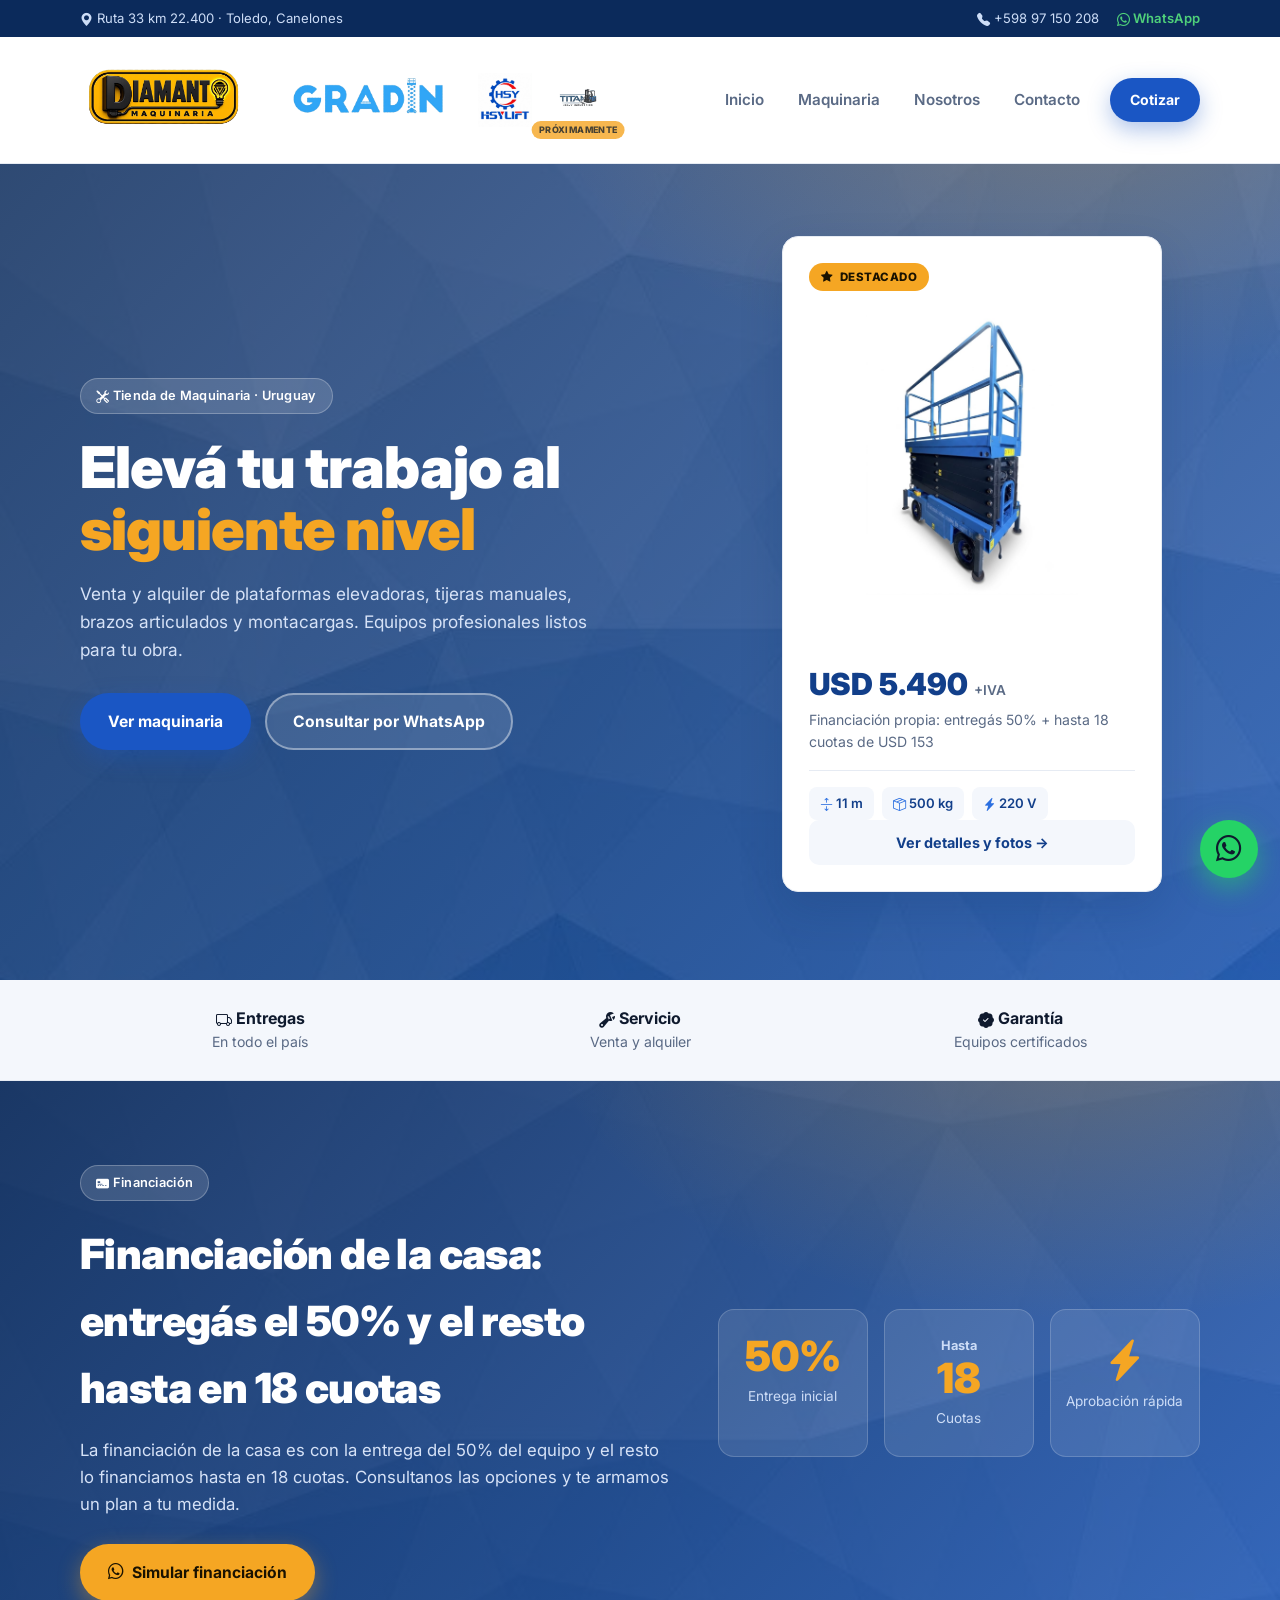
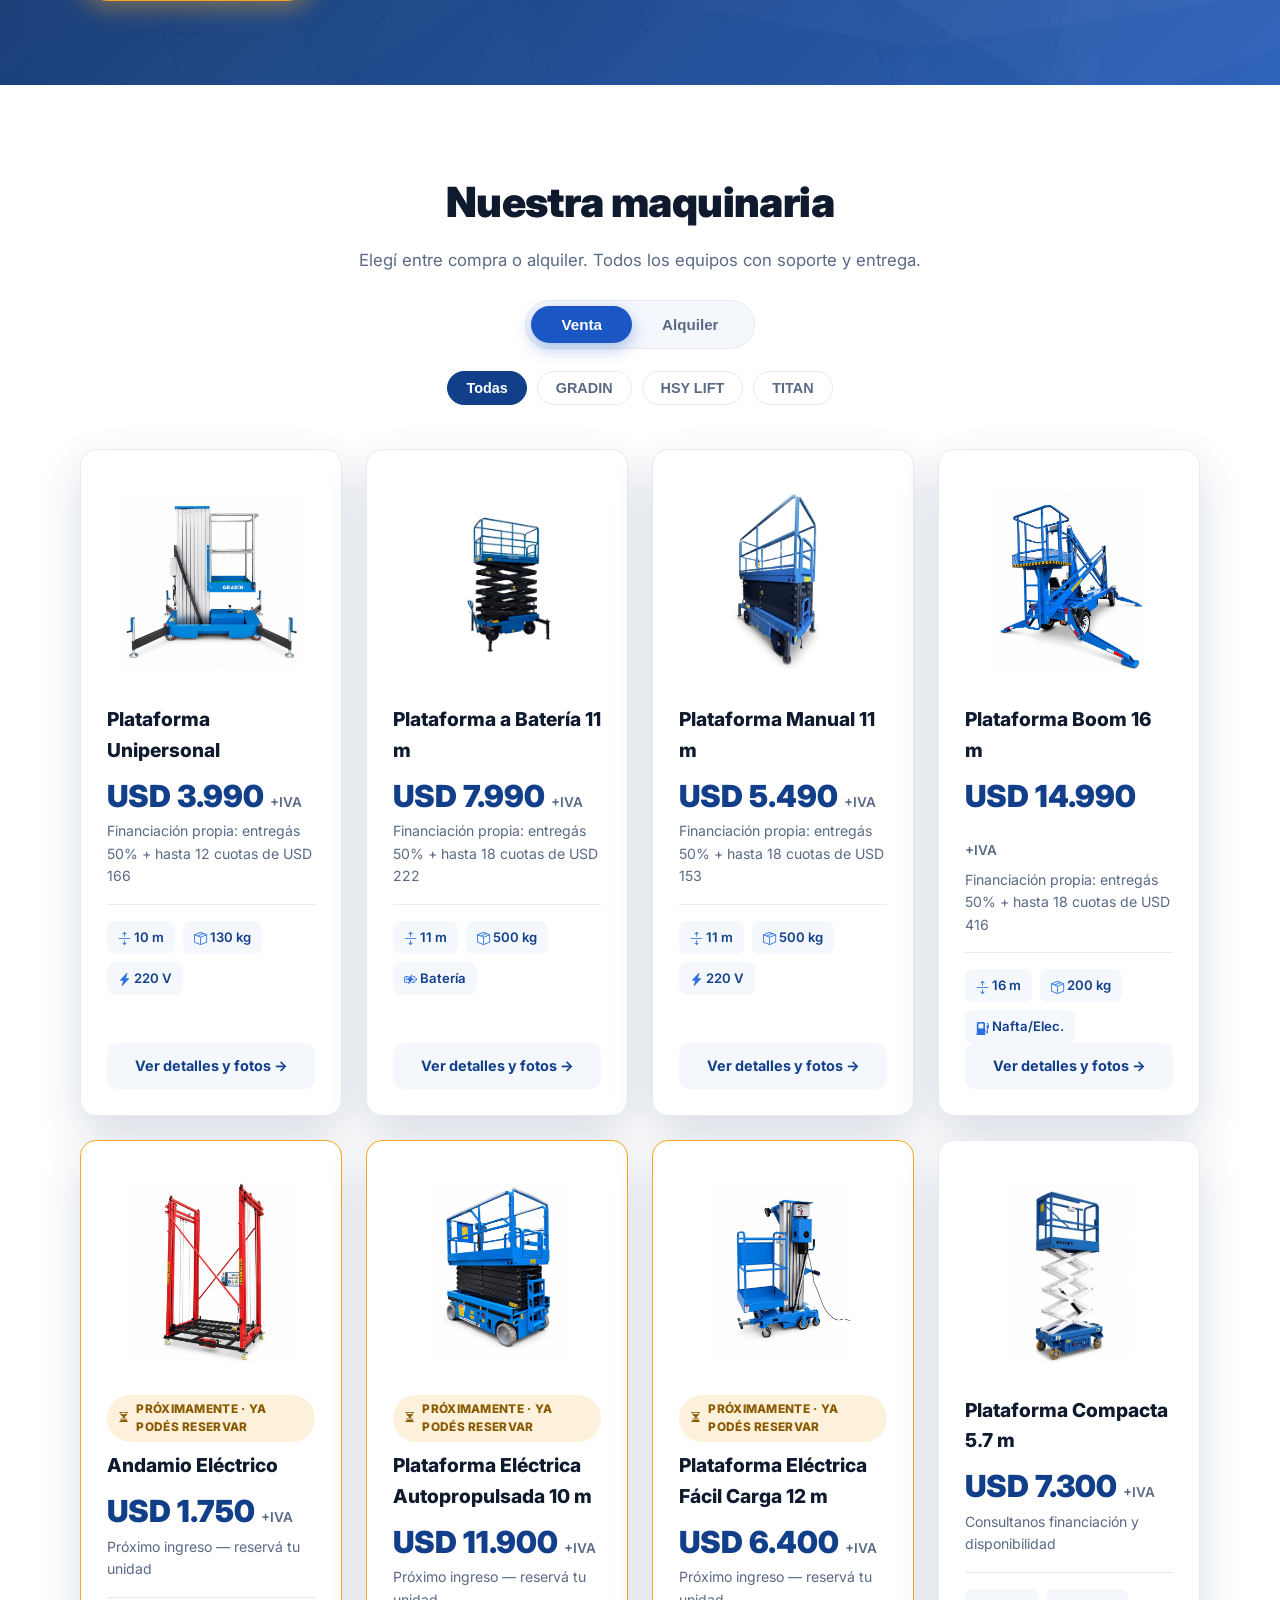
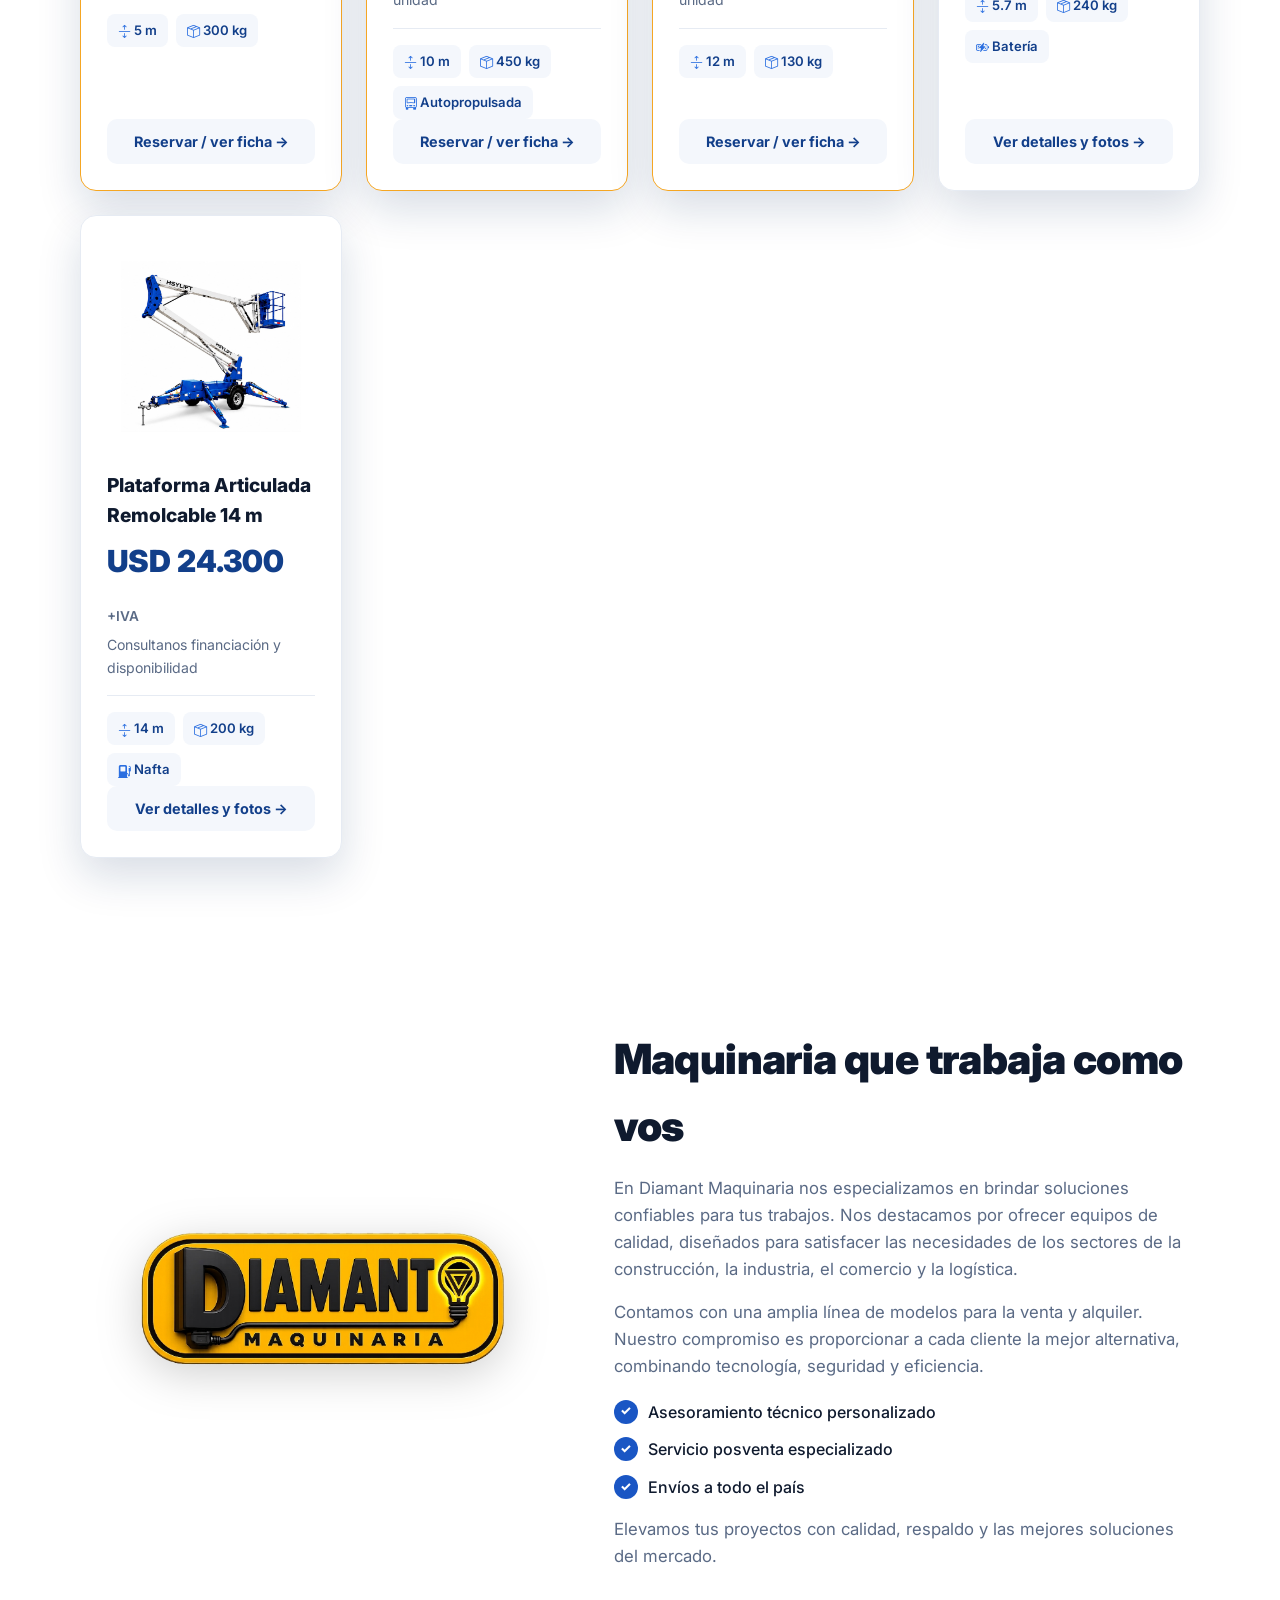
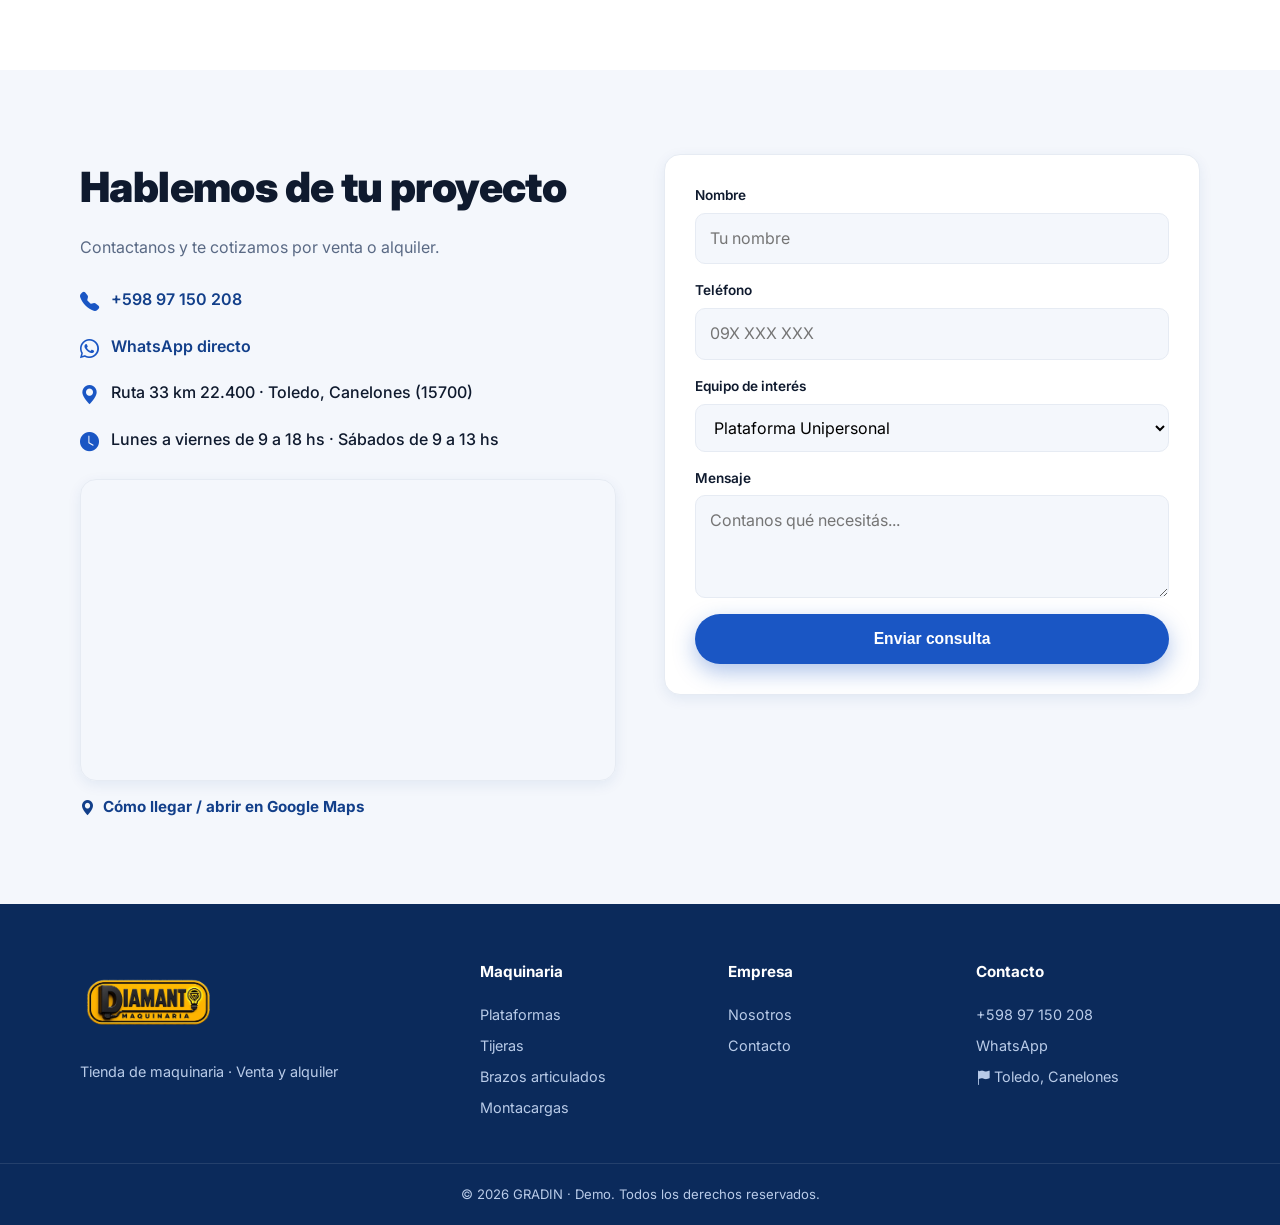
==== index.html @ fe7889c2 "Agrega marcas HSY LIFT y TITAN, productos nuevos y zona de alquiler - Alquiler: deja Unipersonal, Ba" ====
<!DOCTYPE html>
<html lang="es">
<head>
  <meta charset="UTF-8" />
  <meta name="viewport" content="width=device-width, initial-scale=1.0" />
  <meta name="description" content="GRADIN — Tienda de maquinaria en Uruguay. Venta y alquiler de plataformas elevadoras, tijeras, brazos articulados y montacargas. Canelones / Toledo." />
  <title>GRADIN · Maquinaria · Venta y Alquiler</title>
  <link rel="preconnect" href="https://fonts.googleapis.com" />
  <link rel="preconnect" href="https://fonts.gstatic.com" crossorigin />
  <link href="https://fonts.googleapis.com/css2?family=Inter:wght@400;500;600;700;800;900&display=swap" rel="stylesheet" />
  <link rel="stylesheet" href="https://cdn.jsdelivr.net/npm/bootstrap-icons@1.11.3/font/bootstrap-icons.min.css" />
  <link rel="stylesheet" href="styles.css" />
</head>
<body>

  <!-- ===== Top bar ===== -->
  <div class="topbar">
    <div class="container topbar__inner">
      <span class="topbar__item"><i class="bi bi-geo-alt-fill"></i> Ruta 33 km 22.400 · Toledo, Canelones</span>
      <div class="topbar__right">
        <a href="tel:+59897150208" class="topbar__item"><i class="bi bi-telephone-fill"></i> +598 97 150 208</a>
        <a href="https://wa.me/59897150208" target="_blank" rel="noopener" class="topbar__item topbar__wpp"><i class="bi bi-whatsapp"></i> WhatsApp</a>
      </div>
    </div>
  </div>

  <!-- ===== Header / Nav ===== -->
  <header class="header" id="header">
    <div class="container header__inner">
      <div class="header__brand">
        <a href="#inicio" class="logo">
          <img src="./assets/logo-diamanto.png" alt="DIAMANTO Maquinaria">
        </a>
        <div class="brandstrip" id="brandStrip"><!-- JS render (marcas) --></div>
      </div>

      <nav class="nav" id="nav">
        <a href="#inicio" class="nav__link">Inicio</a>
        <a href="#productos" class="nav__link">Maquinaria</a>
        <a href="#nosotros" class="nav__link">Nosotros</a>
        <a href="#contacto" class="nav__link">Contacto</a>
        <a href="https://wa.me/59897150208" target="_blank" rel="noopener" class="btn btn--sm btn--primary nav__cta">Cotizar</a>
      </nav>

      <button class="nav__toggle" id="navToggle" aria-label="Abrir menú">
        <span></span><span></span><span></span>
      </button>
    </div>
  </header>

  <!-- ===== Hero ===== -->
  <section class="hero" id="inicio">
    <div class="hero__bg"></div>
    <div class="container hero__inner">
      <div class="hero__content">
        <span class="badge"><i class="bi bi-tools"></i> Tienda de Maquinaria · Uruguay</span>
        <h1 class="hero__title">
          Elevá tu trabajo al <span class="text-accent">siguiente nivel</span>
        </h1>
        <p class="hero__text">
          Venta y alquiler de plataformas elevadoras, tijeras manuales, brazos
          articulados y montacargas. Equipos profesionales listos para tu obra.
        </p>
        <div class="hero__actions">
          <a href="#productos" class="btn btn--primary">Ver maquinaria</a>
          <a href="https://wa.me/59897150208" target="_blank" rel="noopener" class="btn btn--ghost">Consultar por WhatsApp</a>
        </div>
      </div>

      <div class="hero__card">
        <a class="pcard pcard--link pcard--featured" href="producto.html?id=manual-9m">
          <span class="pcard__badge"><i class="bi bi-star-fill"></i> Destacado</span>
          <div class="pcard__img pcard__img--photo">
            <img src="assets/productos/manual-9m-1.jpg" alt="Plataforma Manual 11 m" onerror="this.style.display='none'">
            <i class="bi bi-layers-fill pcard__img-ph"></i>
          </div>
          <h3>Plataforma Manual 11 m</h3>
          <p class="pcard__price">USD 5.490 <small>+IVA</small></p>
          <p class="pcard__sub">Financiación propia: entregás 50% + hasta 18 cuotas de USD 153</p>
          <div class="pcard__specs">
            <span><i class="bi bi-arrows-expand"></i> 11 m</span><span><i class="bi bi-box-seam"></i> 500 kg</span><span><i class="bi bi-lightning-charge-fill"></i> 220 V</span>
          </div>
          <span class="pcard__cta">Ver detalles y fotos →</span>
        </a>
      </div>
    </div>
  </section>

  
  <!-- ===== Trust strip ===== -->
  <section class="trust">
    <div class="container trust__inner">
      <div class="trust__item"><strong><i class="bi bi-truck"></i> Entregas</strong><span>En todo el país</span></div>
      <div class="trust__item"><strong><i class="bi bi-wrench-adjustable"></i> Servicio</strong><span>Venta y alquiler</span></div>
      <div class="trust__item"><strong><i class="bi bi-patch-check-fill"></i> Garantía</strong><span>Equipos certificados</span></div>
    </div>
  </section>

  <!-- ===== Financiación ===== -->
  <section class="finance" id="financiacion">
    <div class="container finance__inner">
      <div class="finance__text">
        <span class="badge"><i class="bi bi-credit-card-2-front-fill"></i> Financiación</span>
        <h2 class="section__title">Financiación de la casa: entregás el 50% y el resto hasta en 18 cuotas</h2>
        <p>La financiación de la casa es con la entrega del 50% del equipo y el resto lo financiamos hasta en 18 cuotas. Consultanos las opciones y te armamos un plan a tu medida.</p>
        <a href="https://wa.me/59897150208?text=Hola%20GRADIN%2C%20quiero%20informaci%C3%B3n%20sobre%20la%20financiaci%C3%B3n%20en%20hasta%2018%20cuotas." target="_blank" rel="noopener" class="btn btn--accent"><i class="bi bi-whatsapp"></i> Simular financiación</a>
      </div>
      <div class="finance__cards">
        <div class="fcard"><span class="fcard__big">50%</span><p>Entrega inicial</p></div>
        <div class="fcard"><span class="fcard__pre">Hasta</span><span class="fcard__big">18</span><p>Cuotas</p></div>
        <div class="fcard"><span class="fcard__big"><i class="bi bi-lightning-charge-fill"></i></span><p>Aprobación rápida</p></div>
      </div>
    </div>
  </section>

  <!-- ===== Productos ===== -->
  <section class="section" id="productos">
    <div class="container">
      <div class="section__head">
        <h2 class="section__title">Nuestra maquinaria</h2>
        <p class="section__desc">Elegí entre compra o alquiler. Todos los equipos con soporte y entrega.</p>

        <div class="toggle" id="modeToggle">
          <button class="toggle__btn is-active" data-mode="venta">Venta</button>
          <button class="toggle__btn" data-mode="alquiler">Alquiler</button>
        </div>

        <div class="brandbar" id="brandBar"><!-- JS render (filtro por marca) --></div>
      </div>

      <div class="grid grid--products" id="productGrid"><!-- JS render --></div>
      <div class="brand-empty" id="brandEmpty" hidden><!-- JS render (marca sin equipos) --></div>
    </div>
  </section>

  <!-- ===== Nosotros ===== -->
  <section class="section" id="nosotros">
    <div class="container about">
      <div class="about__media">
        <div class="about__flag"><i class="bi bi-flag-fill"></i></div>
        <img src="assets/logo-diamanto.png" alt="Logo DIAMANTO" class="about__logo-img">
      </div>
      <div class="about__text">
        <h2 class="section__title">Maquinaria que trabaja como vos</h2>
        <p>En Diamant Maquinaria nos especializamos en brindar soluciones confiables para tus trabajos. Nos destacamos por ofrecer equipos de calidad, diseñados para satisfacer las necesidades de los sectores de la construcción, la industria, el comercio y la logística.</p>
        <p>Contamos con una amplia línea de modelos para la venta y alquiler. Nuestro compromiso es proporcionar a cada cliente la mejor alternativa, combinando tecnología, seguridad y eficiencia.</p>
        <ul class="checklist">
          <li>Asesoramiento técnico personalizado</li>
          <li>Servicio posventa especializado</li>
          <li>Envíos a todo el país</li>
        </ul>
        <p>Elevamos tus proyectos con calidad, respaldo y las mejores soluciones del mercado.</p>
      </div>
    </div>
  </section>

  <!-- ===== Contacto ===== -->
  <section class="contact" id="contacto">
    <div class="container contact__inner">
      <div class="contact__info">
        <h2 class="section__title">Hablemos de tu proyecto</h2>
        <p>Contactanos y te cotizamos por venta o alquiler.</p>
        <ul class="contact__list">
          <li><span><i class="bi bi-telephone-fill"></i></span><a href="tel:+59897150208">+598 97 150 208</a></li>
          <li><span><i class="bi bi-whatsapp"></i></span><a href="https://wa.me/59897150208" target="_blank" rel="noopener">WhatsApp directo</a></li>
          <li><span><i class="bi bi-geo-alt-fill"></i></span> Ruta 33 km 22.400 · Toledo, Canelones (15700)</li>
          <li><span><i class="bi bi-clock-fill"></i></span> Lunes a viernes de 9 a 18 hs · Sábados de 9 a 13 hs</li>
        </ul>

        <div class="contact__map">
          <iframe
            src="https://maps.google.com/maps?q=Gradin+Uruguay+Toledo+Canelones&t=&z=17&ie=UTF8&iwloc=&output=embed"
            width="100%" height="300" style="border:0;" allowfullscreen="" loading="lazy"
            referrerpolicy="no-referrer-when-downgrade" title="Ubicación de GRADIN en Google Maps"></iframe>
        </div>
        <a class="contact__map-link" href="https://www.google.com/maps/place/Gradin+Uruguay/@-34.7405407,-56.112986,20z/data=!4m10!1m2!2m1!1sRuta+33+km+22.400+%C2%B7+Toledo,+Canelones!3m6!1s0x95a02f002faf8c1b:0x952b15ccbecf6612!8m2!3d-34.7403871!4d-56.1128398!16s%2Fg%2F11y0ctj6sk" target="_blank" rel="noopener">
          <i class="bi bi-geo-alt-fill"></i> Cómo llegar / abrir en Google Maps
        </a>
      </div>

      <form class="contact__form" id="contactForm">
        <div class="field">
          <label for="nombre">Nombre</label>
          <input type="text" id="nombre" name="nombre" placeholder="Tu nombre" required />
        </div>
        <div class="field">
          <label for="tel">Teléfono</label>
          <input type="tel" id="tel" name="tel" placeholder="09X XXX XXX" required />
        </div>
        <div class="field">
          <label for="equipo">Equipo de interés</label>
          <select id="equipo" name="equipo">
            <optgroup label="GRADIN">
              <option>Plataforma Unipersonal</option>
              <option>Plataforma a Batería 11 m</option>
              <option>Plataforma Manual 11 m</option>
              <option>Plataforma Boom 16 m</option>
              <option>Montacargas 2.5 T (alquiler)</option>
              <option>Andamio Eléctrico (próximamente)</option>
              <option>Plataforma Eléctrica Autopropulsada 10 m (próximamente)</option>
              <option>Plataforma Eléctrica Fácil Carga 12 m (próximamente)</option>
            </optgroup>
            <optgroup label="HSY LIFT">
              <option>Plataforma Compacta 5.7 m</option>
              <option>Plataforma Articulada Remolcable 14 m</option>
            </optgroup>
            <option>Otro / No estoy seguro</option>
          </select>
        </div>
        <div class="field">
          <label for="mensaje">Mensaje</label>
          <textarea id="mensaje" name="mensaje" rows="3" placeholder="Contanos qué necesitás..."></textarea>
        </div>
        <button type="submit" class="btn btn--primary btn--block">Enviar consulta</button>
        <p class="form__note" id="formNote" hidden>✅ ¡Listo! Te abrimos WhatsApp para enviar tu consulta. Si no se abrió, escribinos al +598 97 150 208.</p>
      </form>
    </div>
  </section>

  <!-- ===== Footer ===== -->
  <footer class="footer">
    <div class="container footer__inner">
      <div>
        <a href="#inicio" class="logo logo--footer"><img src="assets/logo-diamanto.png" alt="DIAMANTO Maquinaria" style="height:90px;width:auto;"></a>
        <p class="footer__tag">Tienda de maquinaria · Venta y alquiler</p>
      </div>
      <div class="footer__cols">
        <div>
          <h4>Maquinaria</h4>
          <a href="#productos">Plataformas</a>
          <a href="#productos">Tijeras</a>
          <a href="#productos">Brazos articulados</a>
          <a href="#productos">Montacargas</a>
        </div>
        <div>
          <h4>Empresa</h4>
          <a href="#nosotros">Nosotros</a>
          <a href="#contacto">Contacto</a>
        </div>
        <div>
          <h4>Contacto</h4>
          <a href="tel:+59897150208">+598 97 150 208</a>
          <a href="https://wa.me/59897150208" target="_blank" rel="noopener">WhatsApp</a>
          <span><i class="bi bi-flag-fill"></i> Toledo, Canelones</span>
        </div>
      </div>
    </div>
    <div class="footer__bottom">
      <div class="container">© <span id="year"></span> GRADIN · Demo. Todos los derechos reservados.</div>
    </div>
  </footer>

  <a href="https://wa.me/59897150208" target="_blank" rel="noopener" class="fab" aria-label="WhatsApp"><i class="bi bi-whatsapp"></i></a>

  <script src="products.js"></script>
  <script src="script.js"></script>
</body>
</html>
---- styles.css ----
/* ===== Design tokens ===== */
:root {
  --blue-900: #0b2a5b;
  --blue-700: #123f8a;
  --blue-600: #1a56c4;
  --blue-500: #2b6fe0;
  --accent: #f5a623;
  --accent-600: #e0940f;
  --ink: #0f1a2e;
  --muted: #5a6a85;
  --line: #e6ebf3;
  --bg: #ffffff;
  --bg-soft: #f4f7fc;
  --white: #ffffff;
  --radius: 16px;
  --radius-sm: 10px;
  --shadow-sm: 0 4px 14px rgba(18, 63, 138, .08);
  --shadow: 0 18px 44px rgba(11, 42, 91, .16);
  --container: 1160px;
  --ease: cubic-bezier(.22, 1, .36, 1);
}

* { margin: 0; padding: 0; box-sizing: border-box; }

html { scroll-behavior: smooth; scroll-padding-top: 112px; }

body {
  font-family: 'Inter', system-ui, -apple-system, sans-serif;
  color: var(--ink);
  background: var(--bg);
  line-height: 1.6;
  -webkit-font-smoothing: antialiased;
}

a { color: inherit; text-decoration: none; }
img { max-width: 100%; display: block; }

.container {
  width: 100%;
  max-width: var(--container);
  margin-inline: auto;
  padding-inline: 20px;
}

.text-accent { color: var(--accent); }

/* ===== Icons ===== */
.bi { display: inline-block; line-height: 1; vertical-align: -.125em; }
.pcard__specs .bi { color: var(--blue-500); }
.contact__list .bi { color: var(--blue-600); }

/* ===== Buttons ===== */
.btn {
  display: inline-flex;
  align-items: center;
  justify-content: center;
  gap: 8px;
  padding: 14px 26px;
  font-weight: 700;
  font-size: .98rem;
  border-radius: 999px;
  border: 2px solid transparent;
  cursor: pointer;
  transition: transform .25s var(--ease), box-shadow .25s var(--ease), background .2s;
  white-space: nowrap;
}
.btn:hover { transform: translateY(-2px); }
.btn--sm { padding: 9px 18px; font-size: .88rem; }
.btn--block { width: 100%; }
.btn--primary { background: var(--blue-600); color: #fff; box-shadow: 0 8px 22px rgba(26, 86, 196, .35); }
.btn--primary:hover { background: var(--blue-700); }
.btn--accent { background: var(--accent); color: #1a1200; box-shadow: 0 8px 22px rgba(245, 166, 35, .4); }
.btn--accent:hover { background: var(--accent-600); }
.btn--ghost { background: rgba(255,255,255,.12); color: #fff; border-color: rgba(255,255,255,.4); }
.btn--ghost:hover { background: rgba(255,255,255,.22); }

/* ===== Topbar ===== */
.topbar {
  background: var(--blue-900);
  color: #cdddf7;
  font-size: .82rem;
}
.topbar__inner {
  display: flex;
  justify-content: space-between;
  align-items: center;
  gap: 12px;
  padding-block: 8px;
}
.topbar__right { display: flex; gap: 18px; }
.topbar__item { transition: color .2s; }
.topbar__item:hover { color: #fff; }
.topbar__wpp { color: #4fd07a; font-weight: 600; }

/* ===== Header ===== */
.header {
  position: sticky;
  top: 0;
  z-index: 100;
  background: rgba(255,255,255,.9);
  backdrop-filter: blur(12px);
  border-bottom: 1px solid var(--line);
  transition: box-shadow .3s;
}
.header.is-scrolled { box-shadow: var(--shadow-sm); }
.header__inner {
  display: flex;
  align-items: center;
  justify-content: space-between;
  padding-block: 8px;
}
.logo {
  font-weight: 900;
  font-size: 1.6rem;
  letter-spacing: -.5px;
  color: var(--blue-700);
  display: flex;
  align-items: center;
}
.logo img {
  height: 110px;
  width: auto;
  display: block;
  object-fit: contain;
}
.logo__accent { color: var(--accent); }
.logo--footer { color: #fff; font-size: 1.7rem; }
.logo--footer img { height: 100px; width: auto; }

.header__brand { display: flex; align-items: center; gap: 40px; }

/* Marcas junto a GRADIN (clic → filtra sus equipos) */
.brandstrip { display: flex; align-items: center; gap: 26px; }
.brandstrip__logo {
  position: relative;
  display: flex;
  align-items: center;
  transition: transform .2s, opacity .2s;
}
.brandstrip__logo img {
  height: 54px;
  width: auto;
  display: block;
  object-fit: contain;
}
.brandstrip__logo:hover { transform: translateY(-2px); }
.brandstrip__logo.is-pending { opacity: .8; }
.brandstrip__logo.is-pending img { filter: grayscale(.35); }
.brandstrip__soon {
  position: absolute;
  bottom: -12px;
  left: 50%;
  transform: translateX(-50%);
  white-space: nowrap;
  background: var(--accent);
  color: #1a1200;
  font-size: .56rem;
  font-weight: 800;
  text-transform: uppercase;
  letter-spacing: .4px;
  padding: 2px 7px;
  border-radius: 999px;
}

/* Barra de filtro por marca */
.brandbar {
  display: flex;
  flex-wrap: wrap;
  justify-content: center;
  gap: 10px;
  margin-top: 22px;
}
.brandbar__chip {
  border: 1px solid var(--line);
  background: #fff;
  color: var(--muted);
  padding: 8px 18px;
  border-radius: 999px;
  font-weight: 700;
  font-size: .9rem;
  cursor: pointer;
  transition: color .2s, background .2s, border-color .2s;
}
.brandbar__chip:hover { color: var(--blue-700); border-color: var(--blue-500); }
.brandbar__chip.is-active {
  background: var(--blue-700);
  color: #fff;
  border-color: var(--blue-700);
}

/* Estado “marca sin equipos / próximamente” */
.brand-empty {
  text-align: center;
  max-width: 520px;
  margin: 20px auto 0;
  padding: 44px 28px;
  background: var(--bg-soft);
  border: 1px dashed var(--line);
  border-radius: var(--radius);
}
.brand-empty i { font-size: 2.4rem; color: var(--blue-600); }
.brand-empty h3 { font-size: 1.3rem; font-weight: 900; margin: 12px 0 6px; }
.brand-empty p { color: var(--muted); margin-bottom: 20px; }

.nav { display: flex; align-items: center; gap: 6px; }
.nav__link {
  padding: 10px 14px;
  font-weight: 600;
  font-size: .95rem;
  color: var(--muted);
  border-radius: 8px;
  transition: color .2s, background .2s;
}
.nav__link:hover { color: var(--blue-700); background: var(--bg-soft); }
.nav__cta { margin-left: 10px; }

.nav__toggle {
  display: none;
  flex-direction: column;
  gap: 5px;
  background: none;
  border: 0;
  cursor: pointer;
  padding: 6px;
}
.nav__toggle span {
  width: 26px; height: 3px;
  background: var(--blue-700);
  border-radius: 3px;
  transition: transform .3s, opacity .3s;
}
.nav__toggle.is-open span:nth-child(1) { transform: translateY(8px) rotate(45deg); }
.nav__toggle.is-open span:nth-child(2) { opacity: 0; }
.nav__toggle.is-open span:nth-child(3) { transform: translateY(-8px) rotate(-45deg); }

/* ===== Hero ===== */
.hero {
  position: relative;
  overflow: hidden;
  color: #fff;
  isolation: isolate;
}
.hero__bg {
  position: absolute; inset: 0; z-index: -1;
  background:
    radial-gradient(900px 500px at 85% -10%, rgba(245,166,35,.25), transparent 60%),
    linear-gradient(135deg, rgba(11,42,91,.82) 0%, rgba(18,63,138,.72) 55%, rgba(26,86,196,.65) 100%),
    url('./assets/backgroundhero.jpeg') center/cover no-repeat;
}
.hero__inner {
  display: grid;
  grid-template-columns: 1.15fr .85fr;
  gap: 48px;
  align-items: center;
  padding-block: 72px 88px;
}
.badge {
  display: inline-block;
  background: rgba(255,255,255,.14);
  border: 1px solid rgba(255,255,255,.25);
  padding: 7px 15px;
  border-radius: 999px;
  font-size: .8rem;
  font-weight: 600;
  letter-spacing: .3px;
  margin-bottom: 22px;
}
.badge--light { background: rgba(11,42,91,.08); border-color: rgba(11,42,91,.15); color: var(--blue-700); }
.hero__title {
  font-size: clamp(2.2rem, 5vw, 3.6rem);
  line-height: 1.08;
  font-weight: 900;
  letter-spacing: -1px;
}
.hero__text {
  margin: 20px 0 30px;
  font-size: 1.08rem;
  color: #d6e2f7;
  max-width: 30em;
}
.hero__actions { display: flex; flex-wrap: wrap; gap: 14px; }
.hero__stats {
  display: flex;
  gap: 34px;
  list-style: none;
  margin-top: 44px;
  flex-wrap: wrap;
}
.hero__stats li { display: flex; flex-direction: column; }
.hero__stats strong { font-size: 1.7rem; font-weight: 800; }
.hero__stats span { font-size: .82rem; color: #b9cbe8; }

.hero__card { display: flex; justify-content: center; }
.pcard--featured {
  width: min(380px, 100%);
  animation: float 6s ease-in-out infinite;
  transition: transform .3s var(--ease), box-shadow .3s var(--ease);
}
.pcard--featured .pcard__img--photo { height: 300px; }
.pcard--featured .pcard__img--photo img { padding: 10px; }
.pcard--featured:hover { transform: translateY(-6px); box-shadow: var(--shadow); }
.pcard--featured h3 { transition: color .2s; }
.pcard--featured:hover h3 { color: var(--blue-700); }
.pcard__badge {
  display: inline-flex;
  align-items: center;
  gap: 6px;
  align-self: flex-start;
  background: var(--accent);
  color: #1a1200;
  font-size: .72rem;
  font-weight: 800;
  text-transform: uppercase;
  letter-spacing: .5px;
  padding: 5px 12px;
  border-radius: 999px;
  margin-bottom: 14px;
}
.pcard--float {
  animation: float 5s ease-in-out infinite;
  width: min(360px, 100%);
}
@keyframes float {
  0%, 100% { transform: translateY(0); }
  50% { transform: translateY(-14px); }
}

/* ===== Product card ===== */
.pcard {
  position: relative;
  background: #fff;
  color: var(--ink);
  border-radius: var(--radius);
  padding: 26px;
  box-shadow: var(--shadow);
  border: 1px solid var(--line);
}
.pcard__tag {
  position: absolute; top: 16px; right: 16px;
  background: var(--bg-soft);
  color: var(--blue-700);
  font-size: .72rem;
  font-weight: 700;
  padding: 5px 12px;
  border-radius: 999px;
  text-transform: uppercase;
  letter-spacing: .5px;
}
.pcard__tag--hot { background: var(--accent); color: #1a1200; }

/* Card “Próximamente / reservar” */
.pcard--soon { border-color: var(--accent); }
.pcard__soon {
  display: inline-flex;
  align-items: center;
  gap: 6px;
  background: rgba(245,166,35,.16);
  color: #8a5a00;
  font-size: .74rem;
  font-weight: 800;
  text-transform: uppercase;
  letter-spacing: .3px;
  padding: 5px 11px;
  border-radius: 999px;
  margin-bottom: 8px;
}
.pcard__img {
  font-size: 3.4rem;
  height: 120px;
  display: grid;
  place-items: center;
  background: linear-gradient(135deg, var(--bg-soft), #e9f0fb);
  border-radius: var(--radius-sm);
  margin-bottom: 18px;
}
.pcard h3 { font-size: 1.2rem; font-weight: 800; }
.pcard__price { font-size: 1.9rem; font-weight: 900; color: var(--blue-700); margin-top: 6px; }
.pcard__price small { font-size: .85rem; color: var(--muted); font-weight: 600; }
.pcard__sub { color: var(--muted); font-size: .88rem; margin-bottom: 16px; }
.pcard__specs {
  display: flex; flex-wrap: wrap; gap: 8px;
  border-top: 1px solid var(--line);
  padding-top: 16px;
}
.pcard__specs span {
  background: var(--bg-soft);
  padding: 6px 11px;
  border-radius: 8px;
  font-size: .82rem;
  font-weight: 600;
  color: var(--blue-700);
}

/* ===== Trust strip ===== */
.trust { background: var(--bg-soft); border-bottom: 1px solid var(--line); }
.trust__inner {
  display: grid;
  grid-template-columns: repeat(3, 1fr);
  gap: 20px;
  padding-block: 26px;
}
.trust__item { display: flex; flex-direction: column; align-items: center; text-align: center; }
.trust__item strong { font-size: 1rem; }
.trust__item span { color: var(--muted); font-size: .88rem; }

/* ===== Sections ===== */
.section { padding-block: 84px; }
.section__head { text-align: center; margin-bottom: 44px; }
.section__title {
  font-size: clamp(1.8rem, 3.6vw, 2.6rem);
  font-weight: 900;
  letter-spacing: -.6px;
}
.section__title--light { color: #fff; }
.section__desc { color: var(--muted); margin-top: 12px; font-size: 1.05rem; }

/* ===== Toggle ===== */
.toggle {
  display: inline-flex;
  background: var(--bg-soft);
  border: 1px solid var(--line);
  border-radius: 999px;
  padding: 5px;
  margin-top: 26px;
}
.toggle__btn {
  border: 0;
  background: none;
  padding: 10px 30px;
  border-radius: 999px;
  font-weight: 700;
  font-size: .95rem;
  color: var(--muted);
  cursor: pointer;
  transition: color .2s, background .3s, box-shadow .3s;
}
.toggle__btn.is-active {
  background: var(--blue-600);
  color: #fff;
  box-shadow: 0 6px 16px rgba(26,86,196,.35);
}

/* ===== Grid ===== */
.grid--products {
  display: grid;
  grid-template-columns: repeat(auto-fill, minmax(260px, 1fr));
  gap: 24px;
}
.grid--products .pcard {
  transition: transform .3s var(--ease), box-shadow .3s var(--ease), border-color .3s;
  animation: rise .5s var(--ease) both;
}
.grid--products .pcard:hover {
  transform: translateY(-6px);
  box-shadow: var(--shadow);
  border-color: var(--blue-500);
}
@keyframes rise {
  from { opacity: 0; transform: translateY(18px); }
  to { opacity: 1; transform: translateY(0); }
}
.pcard__cta {
  display: block;
  margin-top: 16px;
  text-align: center;
  padding: 11px;
  border-radius: 10px;
  background: var(--bg-soft);
  color: var(--blue-700);
  font-weight: 700;
  font-size: .9rem;
  transition: background .2s, color .2s;
}
.pcard__cta:hover { background: var(--blue-600); color: #fff; }

/* ===== Finance ===== */
.finance {
  position: relative;
  color: #fff;
  padding-block: 84px;
  background:
    radial-gradient(900px 500px at 85% -10%, rgba(245,166,35,.25), transparent 60%),
    linear-gradient(135deg, rgba(11,42,91,.92) 0%, rgba(18,63,138,.82) 55%, rgba(26,86,196,.72) 100%),
    url('./assets/backgroundhero.jpeg') center/cover no-repeat;
}
.finance__inner {
  display: grid;
  grid-template-columns: 1.1fr .9fr;
  gap: 48px;
  align-items: center;
}
.finance__text p { color: #d6e2f7; margin: 16px 0 26px; font-size: 1.05rem; }
.finance__text .badge { margin-bottom: 20px; }
.finance__cards { display: grid; grid-template-columns: repeat(3, 1fr); gap: 16px; }
.fcard {
  background: rgba(255,255,255,.1);
  border: 1px solid rgba(255,255,255,.18);
  border-radius: var(--radius);
  padding: 26px 14px;
  text-align: center;
}
.fcard__pre {
  display: block;
  font-size: .8rem;
  font-weight: 700;
  color: #cdddf7;
  margin-bottom: 2px;
}
.fcard__big {
  display: block;
  font-size: 2.6rem;
  font-weight: 900;
  color: var(--accent);
  line-height: 1;
}
.fcard p { font-size: .85rem; color: #cdddf7; margin-top: 8px; }

/* ===== About ===== */
.about {
  display: grid;
  grid-template-columns: .9fr 1.1fr;
  gap: 54px;
  align-items: center;
}
.about__media {
  position: relative;
  aspect-ratio: 4/3;
  border-radius: 22px;
  background: transparent;
  display: grid;
  place-items: center;
  overflow: hidden;
}
.about__flag { display: none; }
.about__logo-img {
  width: 90%;
  max-width: 400px;
  object-fit: contain;
  filter: drop-shadow(0 10px 22px rgba(0,0,0,.18));
}
.about__text p { color: var(--muted); margin: 16px 0; font-size: 1.05rem; }
.checklist { list-style: none; display: grid; gap: 12px; margin-top: 20px; }
.checklist li {
  position: relative;
  padding-left: 34px;
  font-weight: 500;
}
.checklist li::before {
  content: "✓";
  position: absolute; left: 0; top: 0;
  width: 24px; height: 24px;
  background: var(--blue-600);
  color: #fff;
  border-radius: 50%;
  display: grid;
  place-items: center;
  font-size: .8rem;
  font-weight: 800;
}

/* ===== Contact ===== */
.contact { background: var(--bg-soft); padding-block: 84px; }
.contact__inner {
  display: grid;
  grid-template-columns: 1fr 1fr;
  gap: 48px;
  align-items: start;
}
.contact__info, .contact__form { min-width: 0; }
.contact__info p { color: var(--muted); margin: 14px 0 24px; }
.contact__list { list-style: none; display: grid; gap: 16px; }
.contact__list li { display: flex; align-items: center; gap: 12px; font-weight: 500; }
.contact__list span { font-size: 1.2rem; }
.contact__list a { color: var(--blue-700); font-weight: 600; }

.contact__map {
  margin-top: 24px;
  border-radius: var(--radius);
  overflow: hidden;
  box-shadow: var(--shadow-sm);
  border: 1px solid var(--line);
  line-height: 0;
}
.contact__map iframe { display: block; width: 100%; max-width: 100%; }
.contact__map-link {
  display: inline-flex;
  align-items: center;
  gap: 8px;
  margin-top: 14px;
  font-weight: 700;
  font-size: .95rem;
  color: var(--blue-700);
  transition: gap .2s;
}
.contact__map-link:hover { gap: 12px; }

.contact__form {
  background: #fff;
  border: 1px solid var(--line);
  border-radius: var(--radius);
  padding: 30px;
  box-shadow: var(--shadow-sm);
  display: grid;
  gap: 16px;
}
.field { display: grid; gap: 6px; min-width: 0; }
.field label { font-size: .85rem; font-weight: 600; color: var(--ink); }
.field input, .field select, .field textarea {
  font: inherit;
  width: 100%;
  max-width: 100%;
  min-width: 0;
  box-sizing: border-box;
  padding: 12px 14px;
  border: 1.5px solid var(--line);
  border-radius: 10px;
  background: var(--bg-soft);
  transition: border-color .2s, background .2s;
}
.field input:focus, .field select:focus, .field textarea:focus {
  outline: none;
  border-color: var(--blue-500);
  background: #fff;
}
.field textarea { resize: vertical; }
.form__note { color: #178a4c; font-weight: 600; text-align: center; }

/* ===== Footer ===== */
.footer { background: var(--blue-900); color: #b9cbe8; padding-top: 56px; }
.footer__inner {
  display: grid;
  grid-template-columns: 1fr 2fr;
  gap: 40px;
  padding-bottom: 40px;
}
.footer__tag { margin-top: 10px; font-size: .9rem; }
.footer__cols { display: grid; grid-template-columns: repeat(3, 1fr); gap: 24px; }
.footer__cols h4 { color: #fff; font-size: .95rem; margin-bottom: 14px; }
.footer__cols a, .footer__cols span { display: block; font-size: .9rem; padding: 4px 0; transition: color .2s; }
.footer__cols a:hover { color: #fff; }
.footer__bottom {
  border-top: 1px solid rgba(255,255,255,.1);
  padding-block: 20px;
  font-size: .82rem;
  text-align: center;
}

/* ===== FAB ===== */
.fab {
  position: fixed;
  right: 22px; bottom: 22px;
  width: 58px; height: 58px;
  background: #25d366;
  border-radius: 50%;
  display: grid;
  place-items: center;
  font-size: 1.6rem;
  box-shadow: 0 10px 26px rgba(37,211,102,.5);
  z-index: 90;
  transition: transform .25s var(--ease);
  animation: pulse 2.4s ease-in-out infinite;
}
.fab:hover { transform: scale(1.08); }
@keyframes pulse {
  0%, 100% { box-shadow: 0 10px 26px rgba(37,211,102,.5); }
  50% { box-shadow: 0 10px 26px rgba(37,211,102,.5), 0 0 0 12px rgba(37,211,102,.12); }
}

/* ===== Product card as link + photo ===== */
.pcard--link {
  display: flex;
  flex-direction: column;
  color: inherit;
}
.pcard--link h3 { transition: color .2s; }
.pcard--link:hover h3 { color: var(--blue-700); }
.pcard__img--photo {
  position: relative;
  height: 210px;
  overflow: hidden;
  padding: 0;
  background: #fff;
}
.pcard__img--photo img {
  position: absolute;
  inset: 0;
  width: 100%;
  height: 100%;
  object-fit: contain;
  padding: 14px;
  background: #fff;
  z-index: 1;
}
.pcard__img-ph {
  color: var(--blue-500);
  opacity: .55;
}
.pcard--link .pcard__cta { margin-top: auto; }

/* ===== Product detail page ===== */
.detail__back {
  display: inline-flex;
  align-items: center;
  gap: 8px;
  font-weight: 700;
  color: var(--blue-700);
  margin-bottom: 28px;
  transition: gap .2s;
}
.detail__back:hover { gap: 12px; }
.detail {
  display: grid;
  grid-template-columns: 1.05fr .95fr;
  gap: 48px;
  align-items: start;
}

/* Galería */
.gallery__main {
  position: relative;
  aspect-ratio: 4/3;
  border-radius: var(--radius);
  overflow: hidden;
  background: #fff;
  box-shadow: var(--shadow);
  border: 1px solid var(--line);
}
.gallery__main img {
  width: 100%;
  height: 100%;
  object-fit: contain;
  padding: 20px;
}
.gallery__ph {
  position: absolute;
  inset: 0;
  display: none;
  flex-direction: column;
  align-items: center;
  justify-content: center;
  gap: 10px;
  color: var(--blue-500);
  font-size: 4rem;
}
.gallery__ph span { font-size: .9rem; font-weight: 600; color: var(--muted); }
.gallery__main.is-missing img { display: none; }
.gallery__main.is-missing .gallery__ph { display: flex; }
.gallery__nav {
  position: absolute;
  top: 50%;
  transform: translateY(-50%);
  width: 42px; height: 42px;
  display: grid;
  place-items: center;
  background: rgba(255,255,255,.9);
  border: 1px solid var(--line);
  border-radius: 50%;
  color: var(--blue-700);
  font-size: 1.2rem;
  cursor: pointer;
  z-index: 2;
  transition: background .2s, transform .2s;
}
.gallery__nav:hover { background: #fff; transform: translateY(-50%) scale(1.08); }
.gallery__nav--prev { left: 12px; }
.gallery__nav--next { right: 12px; }
.gallery__thumbs {
  display: grid;
  grid-template-columns: repeat(3, 1fr);
  gap: 12px;
  margin-top: 12px;
}
.gallery__thumb {
  position: relative;
  aspect-ratio: 4/3;
  border-radius: var(--radius-sm);
  overflow: hidden;
  border: 2px solid var(--line);
  background: #fff;
  cursor: pointer;
  padding: 0;
  display: grid;
  place-items: center;
  color: var(--blue-500);
  font-size: 1.6rem;
  transition: border-color .2s;
}
.gallery__thumb img {
  position: absolute;
  inset: 0;
  width: 100%;
  height: 100%;
  object-fit: contain;
  padding: 6px;
  background: #fff;
}
.gallery__thumb.is-active { border-color: var(--blue-600); }

/* Info */
.detail__tag { position: static; display: inline-block; margin-bottom: 14px; }
.detail__title { font-size: clamp(1.7rem, 3vw, 2.4rem); font-weight: 900; letter-spacing: -.5px; }
.detail__desc { color: var(--muted); margin: 14px 0 22px; font-size: 1.05rem; }
.detail__price {
  padding: 18px 20px;
  background: var(--bg-soft);
  border: 1px solid var(--line);
  border-radius: var(--radius);
  margin-bottom: 24px;
}
.detail__price-row { display: flex; flex-wrap: wrap; align-items: baseline; gap: 4px 10px; }
.detail__price-big { font-size: 2rem; font-weight: 900; color: var(--blue-700); }
.detail__price small { color: var(--muted); font-weight: 600; }
.detail__price-alt { color: var(--muted); font-size: .95rem; margin-top: 6px; }
.detail__price-alt strong { color: var(--ink); }
.detail__finance {
  margin-top: 14px;
  padding-top: 14px;
  border-top: 1px dashed var(--line);
}
.detail__finance-title {
  display: flex; align-items: center; gap: 8px;
  font-weight: 800; color: var(--blue-700); font-size: .95rem;
  margin-bottom: 8px;
}
.detail__finance ul { list-style: none; display: grid; gap: 6px; }
.detail__finance li { color: var(--ink); font-size: .95rem; position: relative; padding-left: 18px; }
.detail__finance li::before { content: "•"; position: absolute; left: 4px; color: var(--accent); font-weight: 900; }
.detail__finance strong { color: var(--blue-700); }

.spec-list { list-style: none; display: grid; gap: 2px; margin-bottom: 28px; }
.spec {
  display: flex;
  justify-content: space-between;
  align-items: center;
  gap: 16px;
  padding: 12px 4px;
  border-bottom: 1px dashed var(--line);
}
.spec__label { color: var(--muted); font-weight: 600; display: inline-flex; align-items: center; gap: 10px; }
.spec__label .bi { color: var(--blue-500); }
.spec__value { font-weight: 700; text-align: right; }

.detail__actions { display: grid; gap: 12px; }
.btn--ghost-dark { background: var(--bg-soft); color: var(--blue-700); border-color: var(--line); }
.btn--ghost-dark:hover { background: #e9f0fb; }

.detail__empty { text-align: center; padding: 60px 0; }
.detail__empty .bi { font-size: 3rem; color: var(--accent); }
.detail__empty h1 { font-size: 1.8rem; margin: 12px 0 6px; }
.detail__empty p { color: var(--muted); margin-bottom: 22px; }

/* ===== Responsive ===== */
@media (max-width: 900px) {
  .hero__inner { grid-template-columns: 1fr; gap: 40px; padding-block: 52px 64px; }
  .finance__inner, .about, .contact__inner { grid-template-columns: 1fr; gap: 34px; }
  .detail { grid-template-columns: 1fr; gap: 30px; }
  .trust__inner { grid-template-columns: repeat(2, 1fr); }
  .footer__inner { grid-template-columns: 1fr; }
  .header__brand { gap: 22px; }
  .logo img { height: 72px; }
  .brandstrip { gap: 18px; }
  .brandstrip__logo img { height: 40px; }
}

@media (max-width: 760px) {
  html { scroll-padding-top: 84px; }
  .logo img { height: 56px; }
  .header__brand { gap: 14px; }
  .brandstrip { gap: 12px; }
  .brandstrip__logo img { height: 30px; }
  .brandstrip__soon { display: none; }
  .nav {
    position: absolute;
    top: 100%;
    left: 0;
    right: 0;
    flex-direction: column;
    align-items: stretch;
    background: #fff;
    padding: 16px 20px 24px;
    gap: 4px;
    border-bottom: 1px solid var(--line);
    box-shadow: var(--shadow);
    opacity: 0;
    visibility: hidden;
    transform: translateY(-8px);
    transition: opacity .3s var(--ease), transform .3s var(--ease), visibility .3s;
  }
  .nav.is-open { opacity: 1; visibility: visible; transform: translateY(0); }
  .nav__link { padding: 14px; }
  .nav__cta { margin: 8px 0 0; }
  .nav__toggle { display: flex; }
  .topbar__inner { justify-content: center; }
  .topbar__item:first-child { display: none; }
}

@media (max-width: 480px) {
  .trust__inner { grid-template-columns: 1fr; }
  .finance__cards { grid-template-columns: 1fr; }
  .hero__stats { gap: 24px; }
  .section { padding-block: 60px; }
  .logo img { height: 46px; }
  .header__brand { gap: 10px; }
  .brandstrip { gap: 8px; }
  .brandstrip__logo img { height: 26px; }
  .brandbar { gap: 8px; }
  .brandbar__chip { padding: 7px 14px; font-size: .84rem; }
  .grid--products { grid-template-columns: 1fr; }
  .brand-empty { padding: 34px 20px; }
}

@media (max-width: 360px) {
  .logo img { height: 40px; }
  .brandstrip__logo img { height: 22px; }
}

@media (prefers-reduced-motion: reduce) {
  *, *::before, *::after { animation: none !important; transition: none !important; scroll-behavior: auto; }
}
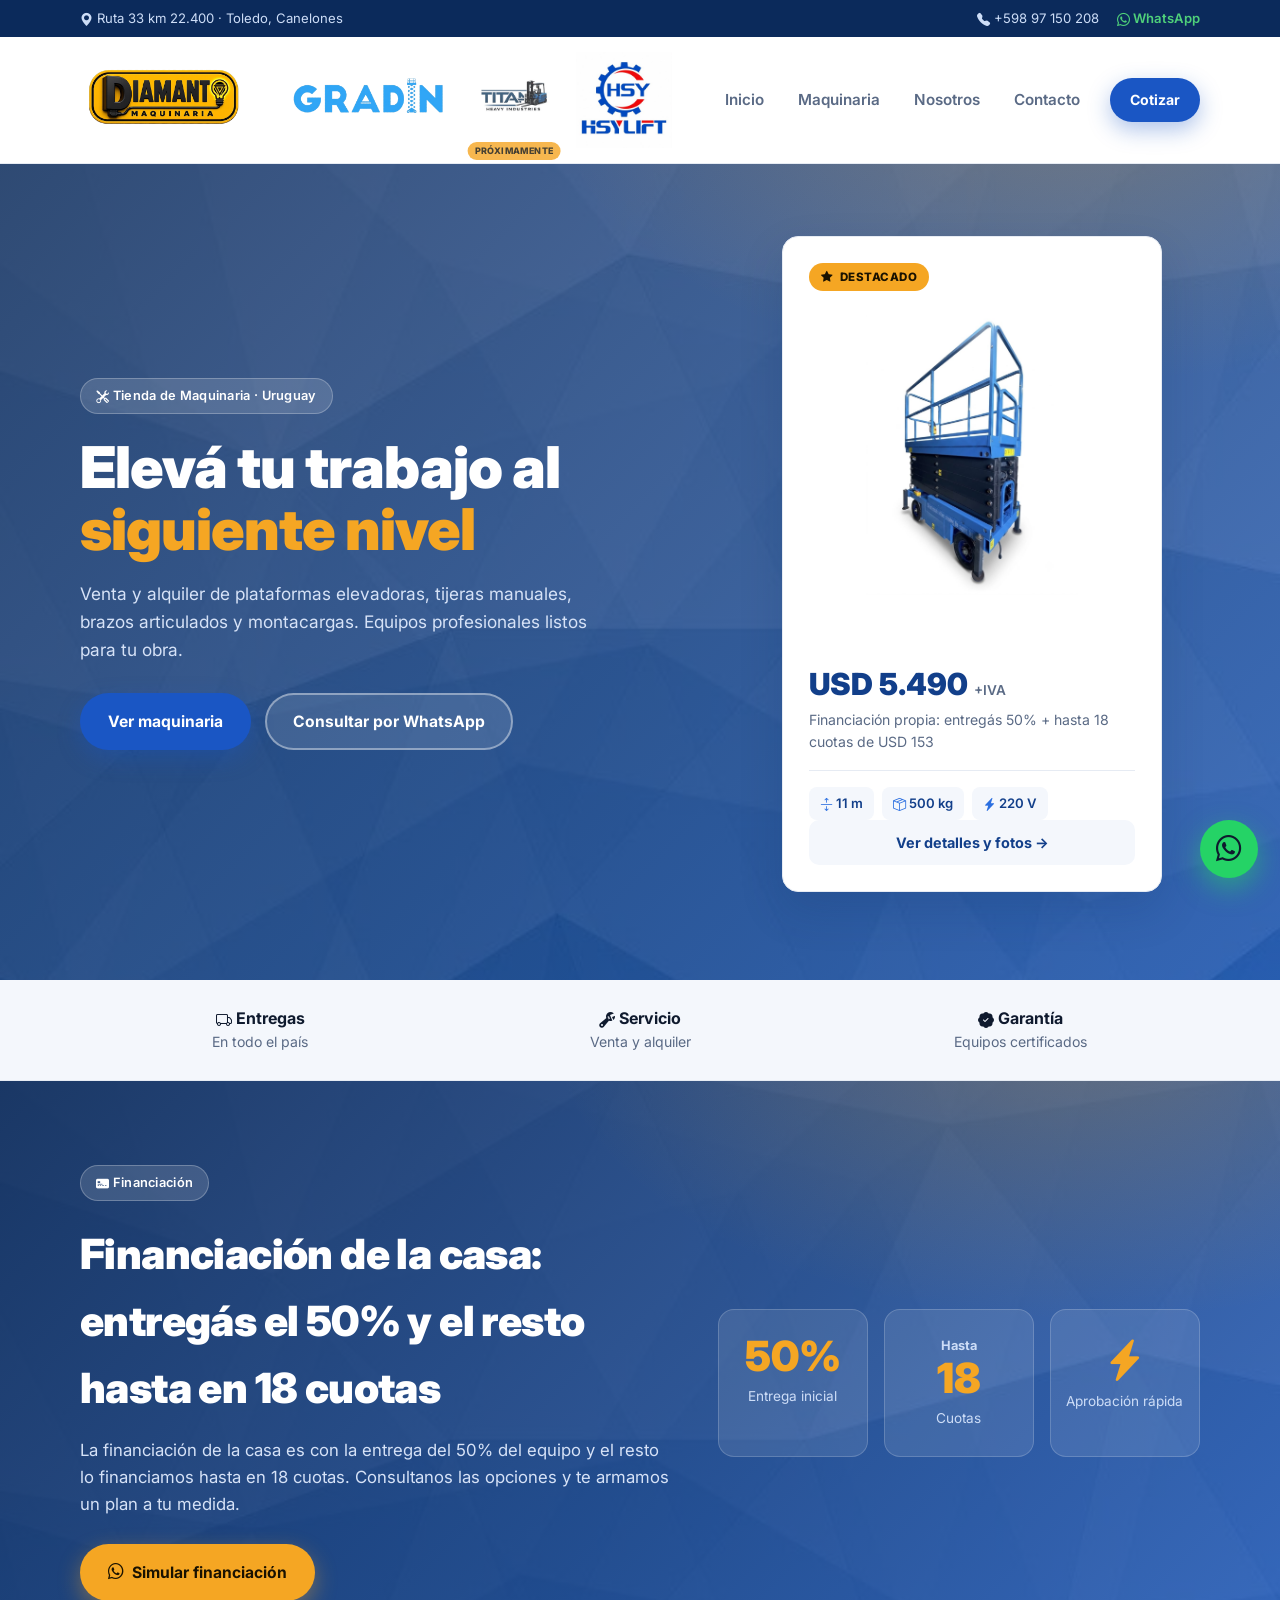
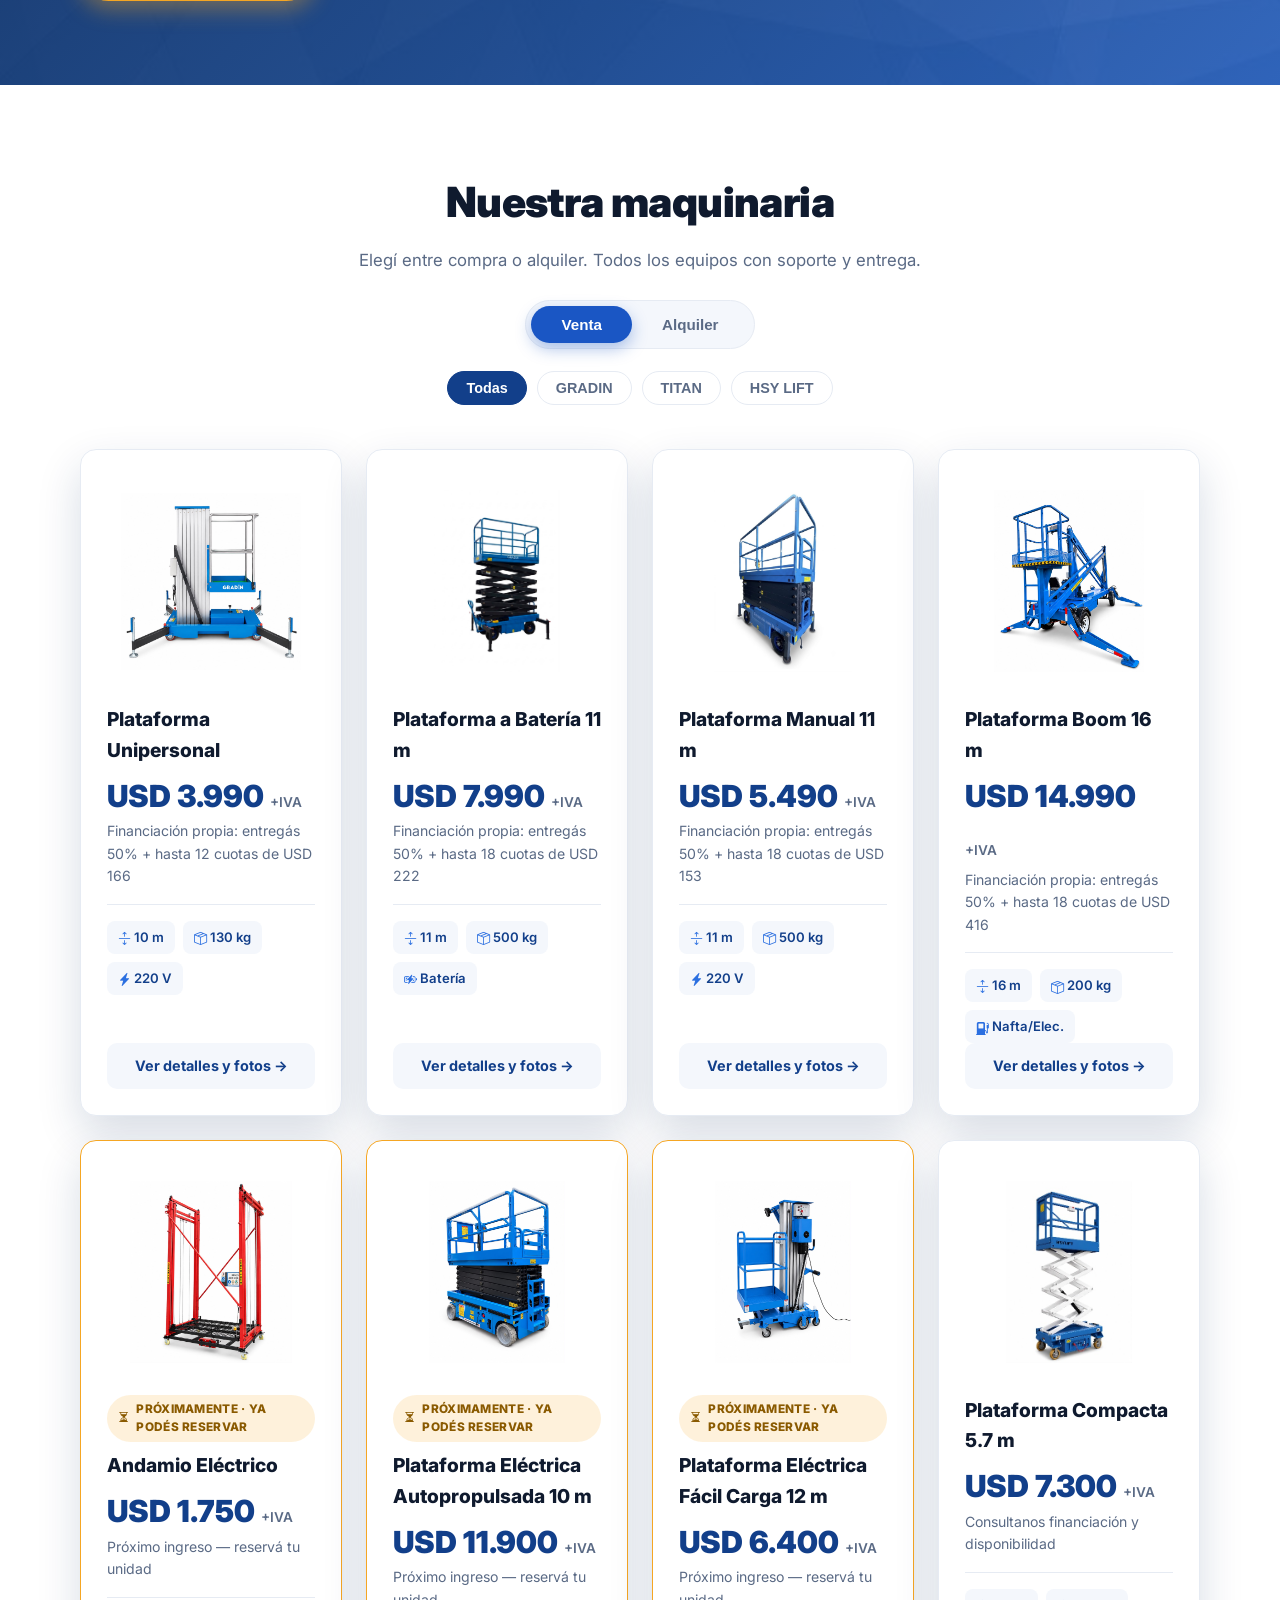
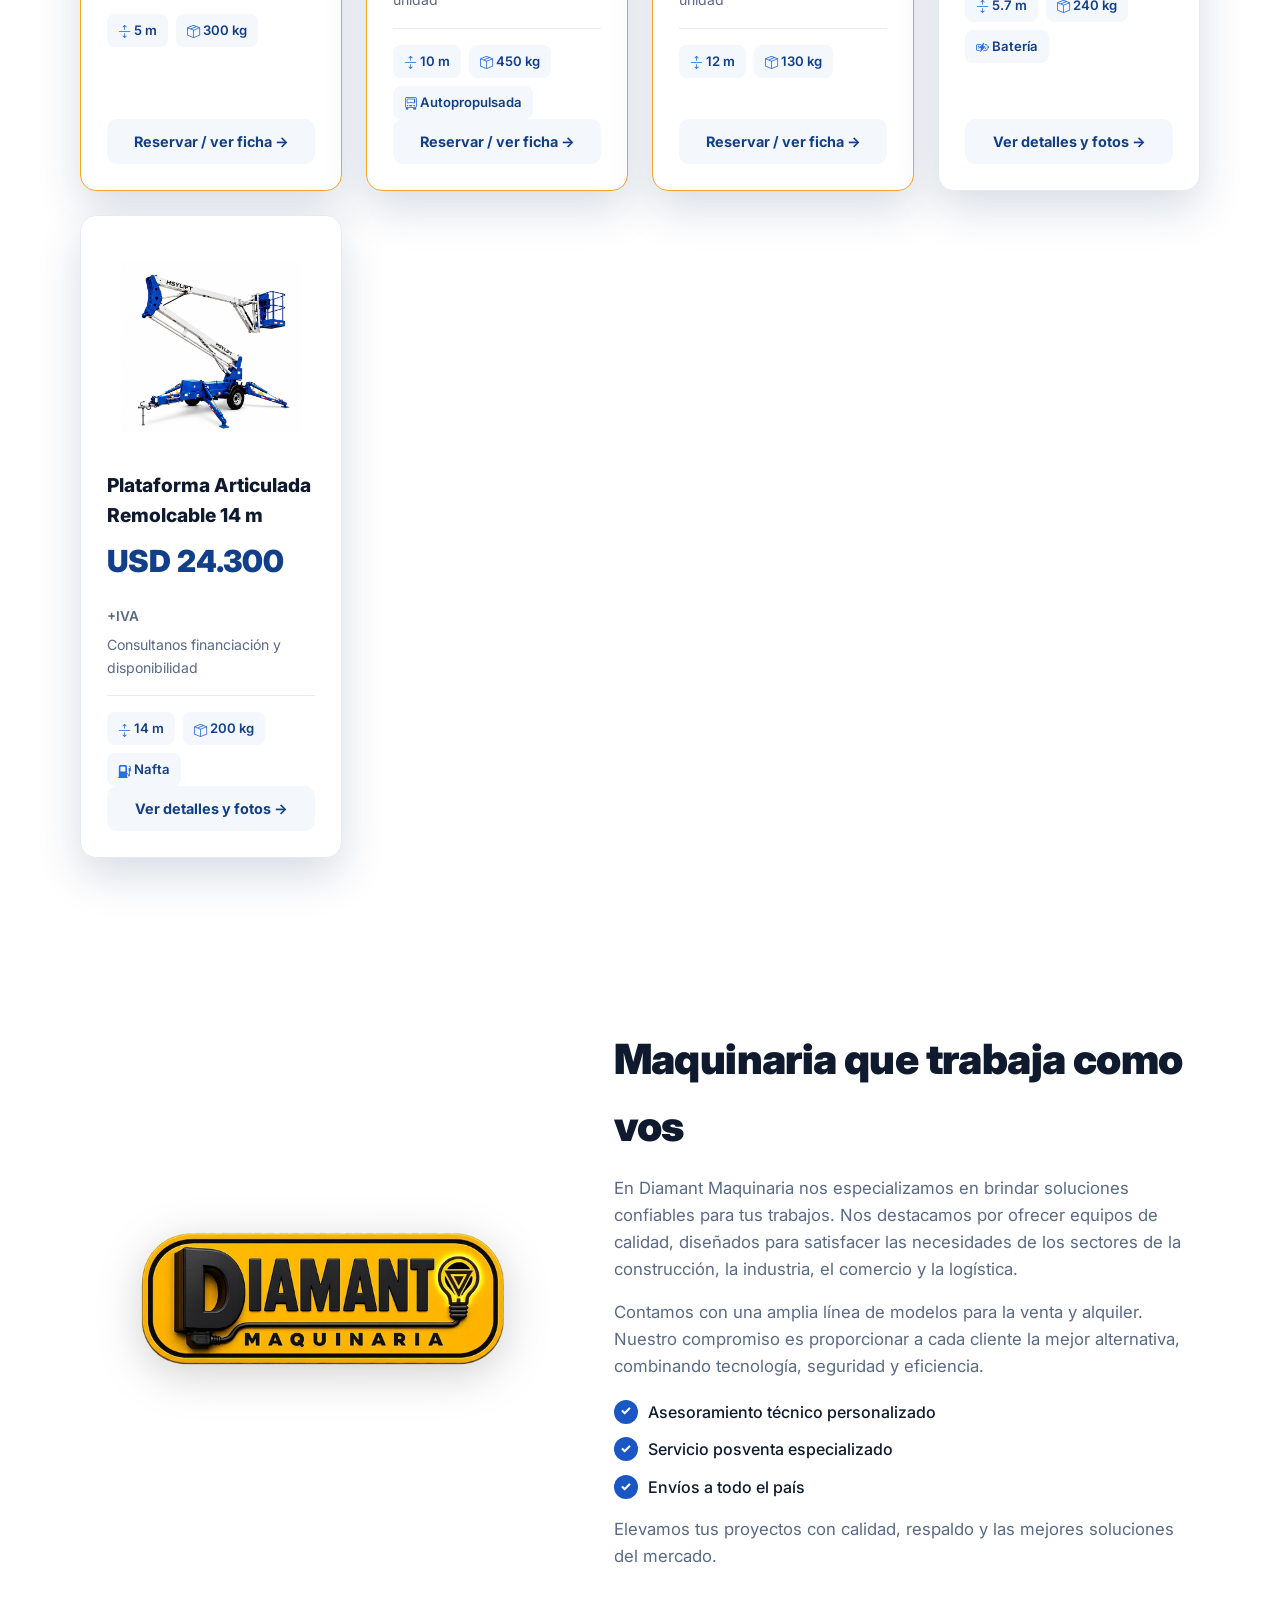
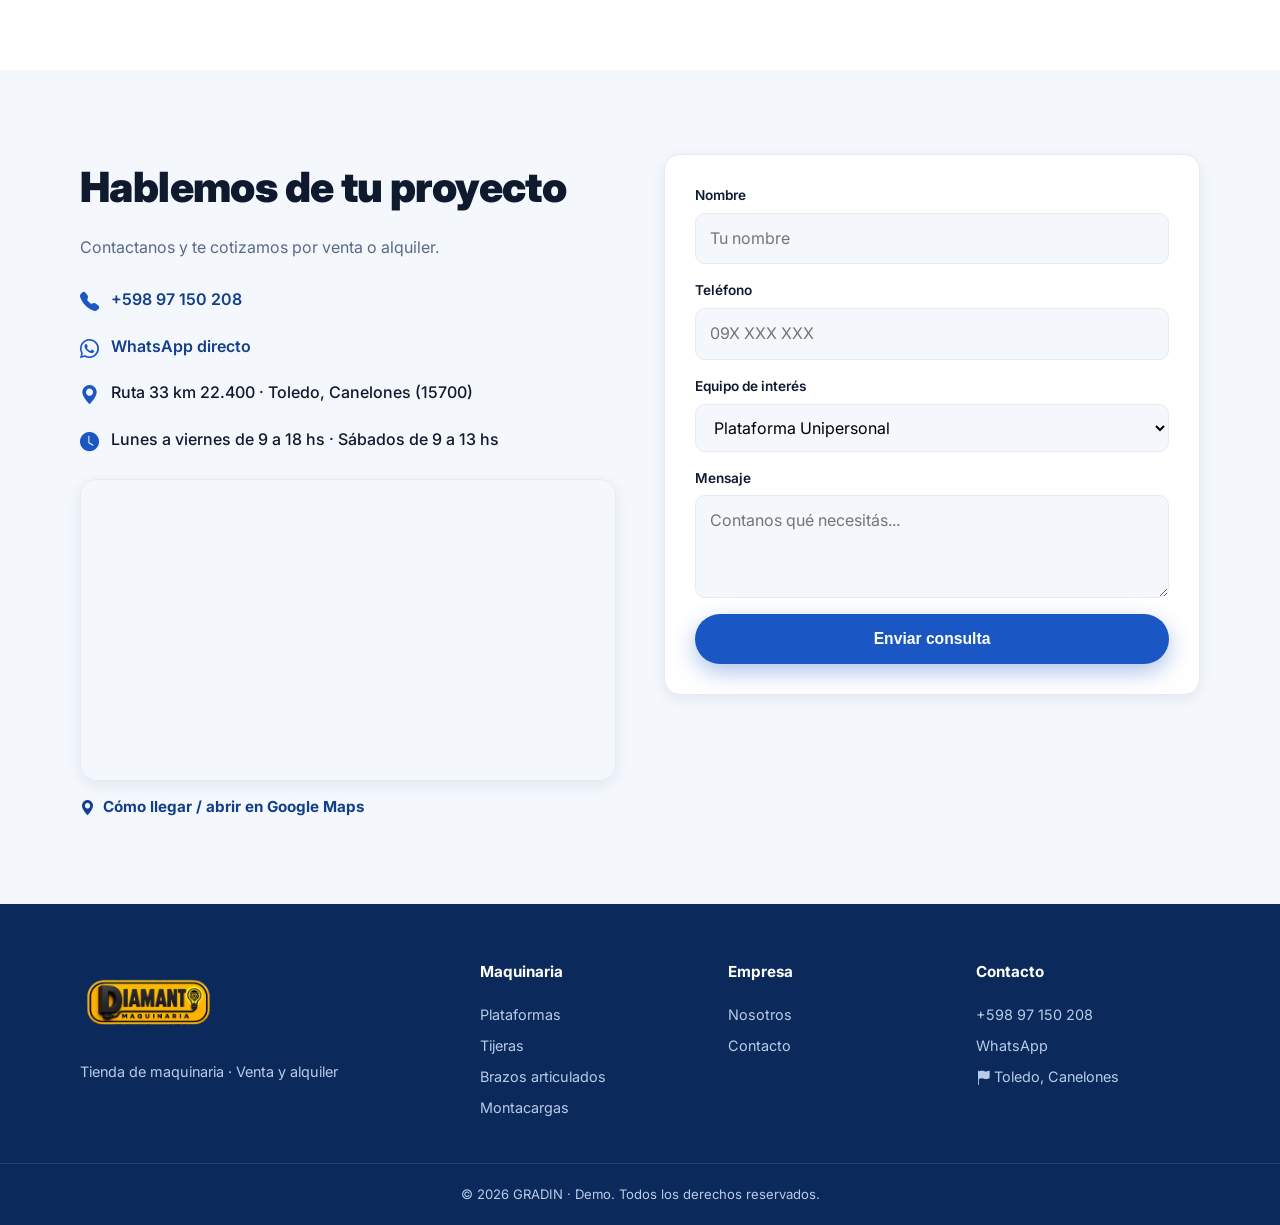
==== commit 4bb537ed: "Agrega SEO tecnico (favicon, JSON-LD, robots, sitemap, canonical) y optimiza logos - Favicon Diamant" ====
--- a/index.html
+++ b/index.html
@@ -5,11 +5,67 @@
   <meta name="viewport" content="width=device-width, initial-scale=1.0" />
   <meta name="description" content="GRADIN — Tienda de maquinaria en Uruguay. Venta y alquiler de plataformas elevadoras, tijeras, brazos articulados y montacargas. Canelones / Toledo." />
   <title>GRADIN · Maquinaria · Venta y Alquiler</title>
+
+  <!-- ⚠️ REEMPLAZAR https://www.gradin.com.uy por el dominio real cuando esté definido (también en robots.txt, sitemap.xml y producto.js) -->
+  <link rel="canonical" href="https://www.gradin.com.uy/" />
+
+  <!-- Favicon -->
+  <link rel="icon" href="assets/favicon.ico" sizes="any" />
+  <link rel="icon" type="image/png" href="assets/favicon.png" sizes="64x64" />
+  <link rel="apple-touch-icon" href="assets/apple-touch-icon.png" />
+
   <link rel="preconnect" href="https://fonts.googleapis.com" />
   <link rel="preconnect" href="https://fonts.gstatic.com" crossorigin />
   <link href="https://fonts.googleapis.com/css2?family=Inter:wght@400;500;600;700;800;900&display=swap" rel="stylesheet" />
   <link rel="stylesheet" href="https://cdn.jsdelivr.net/npm/bootstrap-icons@1.11.3/font/bootstrap-icons.min.css" />
   <link rel="stylesheet" href="styles.css" />
+
+  <!-- ===== Datos estructurados (SEO local) ===== -->
+  <script type="application/ld+json">
+  {
+    "@context": "https://schema.org",
+    "@type": "Store",
+    "name": "GRADIN",
+    "description": "Venta y alquiler de maquinaria en Uruguay: plataformas elevadoras, tijeras, brazos articulados y montacargas.",
+    "image": "https://www.gradin.com.uy/assets/logo-diamanto.png",
+    "url": "https://www.gradin.com.uy/",
+    "telephone": "+59897150208",
+    "priceRange": "$$",
+    "currenciesAccepted": "UYU, USD",
+    "address": {
+      "@type": "PostalAddress",
+      "streetAddress": "Ruta 33 km 22.400",
+      "addressLocality": "Toledo",
+      "addressRegion": "Canelones",
+      "postalCode": "15700",
+      "addressCountry": "UY"
+    },
+    "geo": {
+      "@type": "GeoCoordinates",
+      "latitude": -34.7403871,
+      "longitude": -56.1128398
+    },
+    "hasMap": "https://www.google.com/maps/place/Gradin+Uruguay/@-34.7403871,-56.1128398,17z",
+    "areaServed": {
+      "@type": "Country",
+      "name": "Uruguay"
+    },
+    "openingHoursSpecification": [
+      {
+        "@type": "OpeningHoursSpecification",
+        "dayOfWeek": ["Monday", "Tuesday", "Wednesday", "Thursday", "Friday"],
+        "opens": "09:00",
+        "closes": "18:00"
+      },
+      {
+        "@type": "OpeningHoursSpecification",
+        "dayOfWeek": "Saturday",
+        "opens": "09:00",
+        "closes": "13:00"
+      }
+    ]
+  }
+  </script>
 </head>
 <body>
 
--- a/styles.css
+++ b/styles.css
@@ -143,6 +143,8 @@
   display: block;
   object-fit: contain;
 }
+.brandstrip__logo[data-brand="titan"] img,
+.brandstrip__logo[data-brand="hsylift"] img { height: 96px; }
 .brandstrip__logo:hover { transform: translateY(-2px); }
 .brandstrip__logo.is-pending { opacity: .8; }
 .brandstrip__logo.is-pending img { filter: grayscale(.35); }
@@ -860,6 +862,8 @@
   .logo img { height: 72px; }
   .brandstrip { gap: 18px; }
   .brandstrip__logo img { height: 40px; }
+  .brandstrip__logo[data-brand="titan"] img,
+  .brandstrip__logo[data-brand="hsylift"] img { height: 72px; }
 }
 
 @media (max-width: 760px) {
@@ -868,6 +872,8 @@
   .header__brand { gap: 14px; }
   .brandstrip { gap: 12px; }
   .brandstrip__logo img { height: 30px; }
+  .brandstrip__logo[data-brand="titan"] img,
+  .brandstrip__logo[data-brand="hsylift"] img { height: 54px; }
   .brandstrip__soon { display: none; }
   .nav {
     position: absolute;
@@ -903,6 +909,8 @@
   .header__brand { gap: 10px; }
   .brandstrip { gap: 8px; }
   .brandstrip__logo img { height: 26px; }
+  .brandstrip__logo[data-brand="titan"] img,
+  .brandstrip__logo[data-brand="hsylift"] img { height: 46px; }
   .brandbar { gap: 8px; }
   .brandbar__chip { padding: 7px 14px; font-size: .84rem; }
   .grid--products { grid-template-columns: 1fr; }
@@ -912,6 +920,8 @@
 @media (max-width: 360px) {
   .logo img { height: 40px; }
   .brandstrip__logo img { height: 22px; }
+  .brandstrip__logo[data-brand="titan"] img,
+  .brandstrip__logo[data-brand="hsylift"] img { height: 38px; }
 }
 
 @media (prefers-reduced-motion: reduce) {
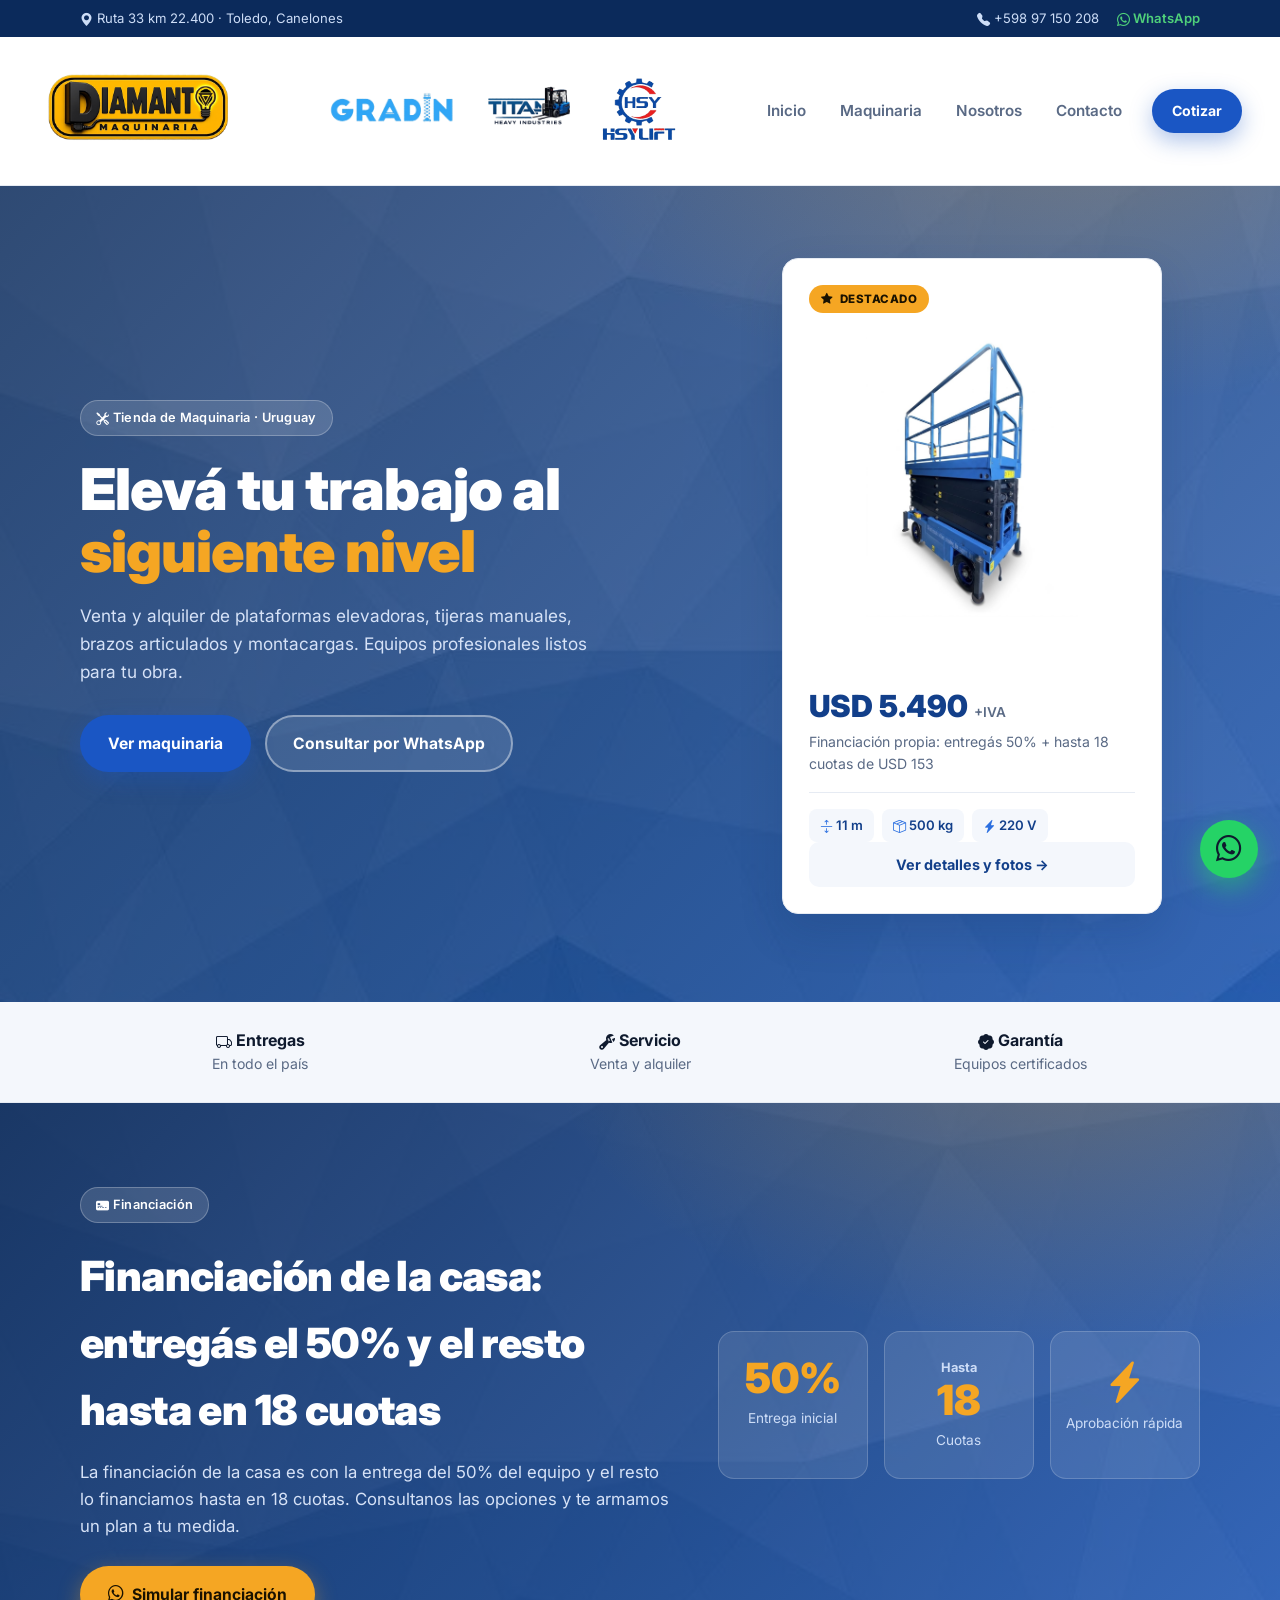
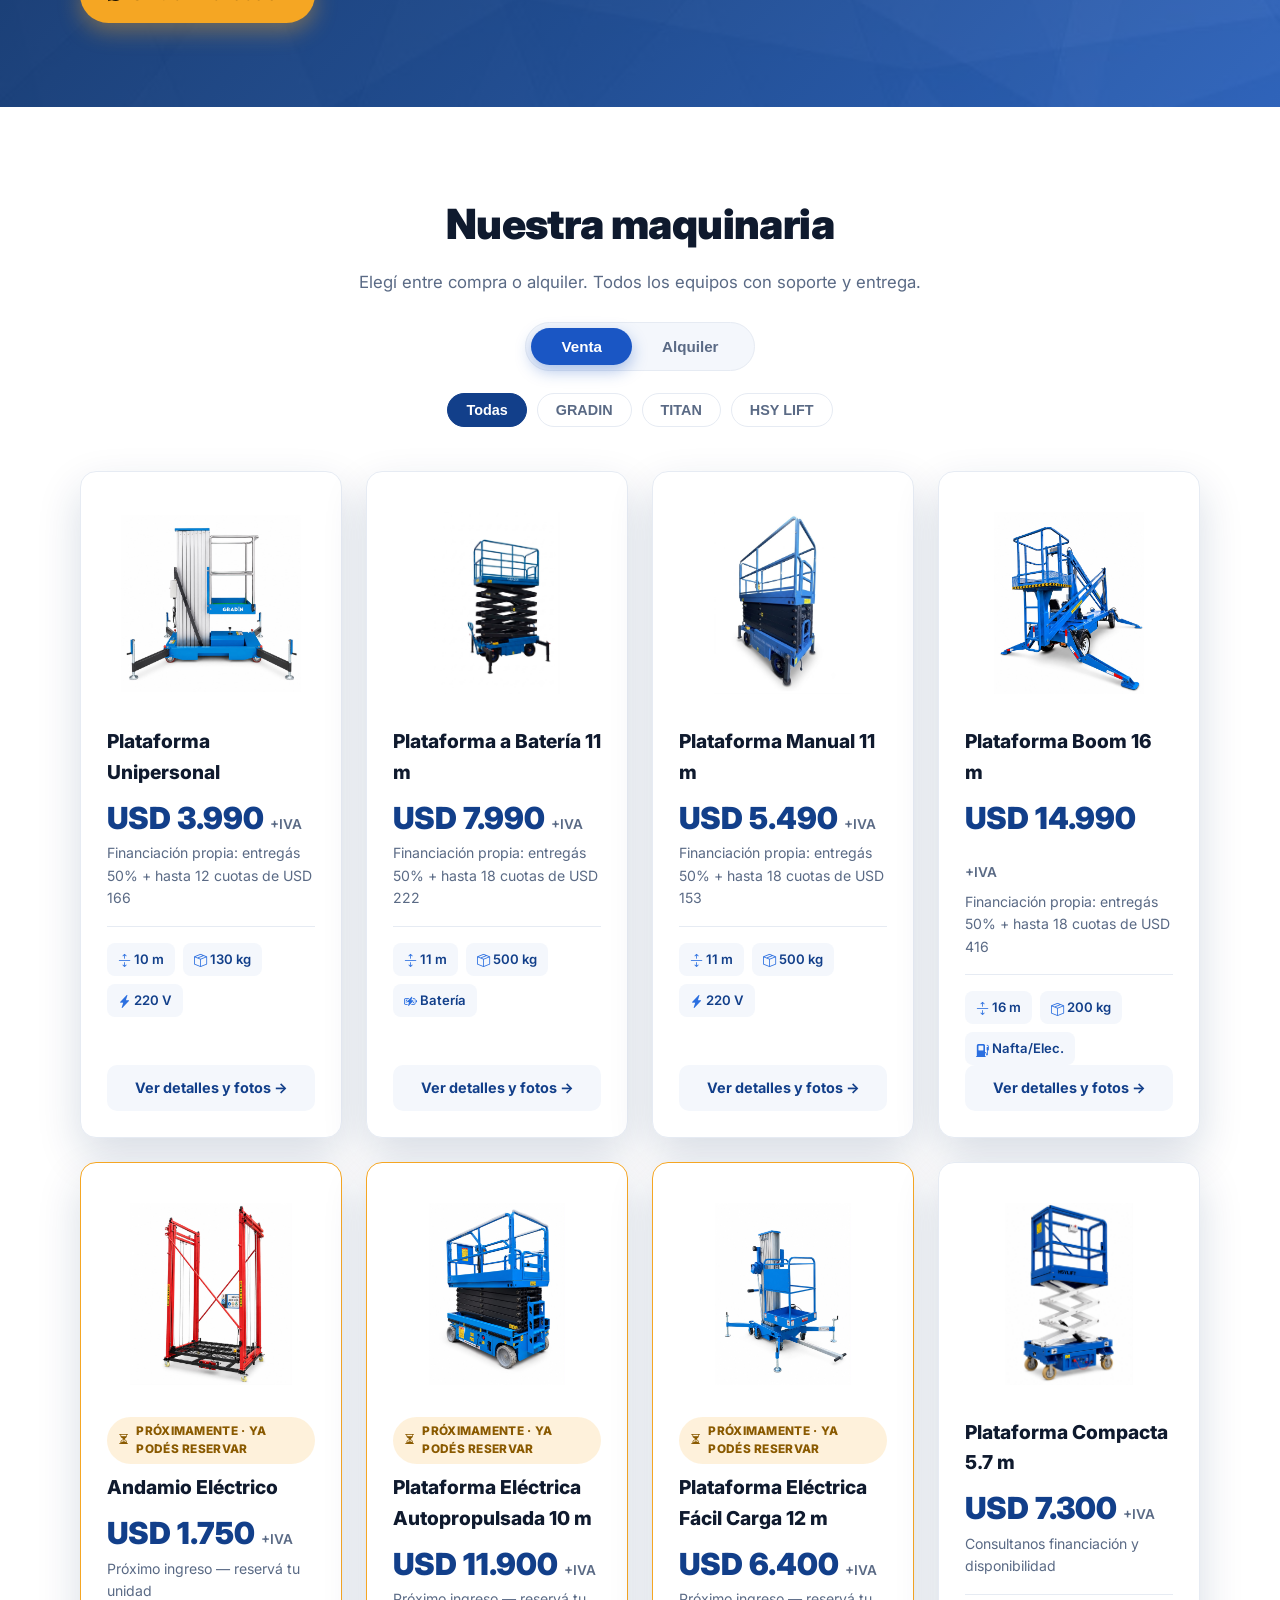
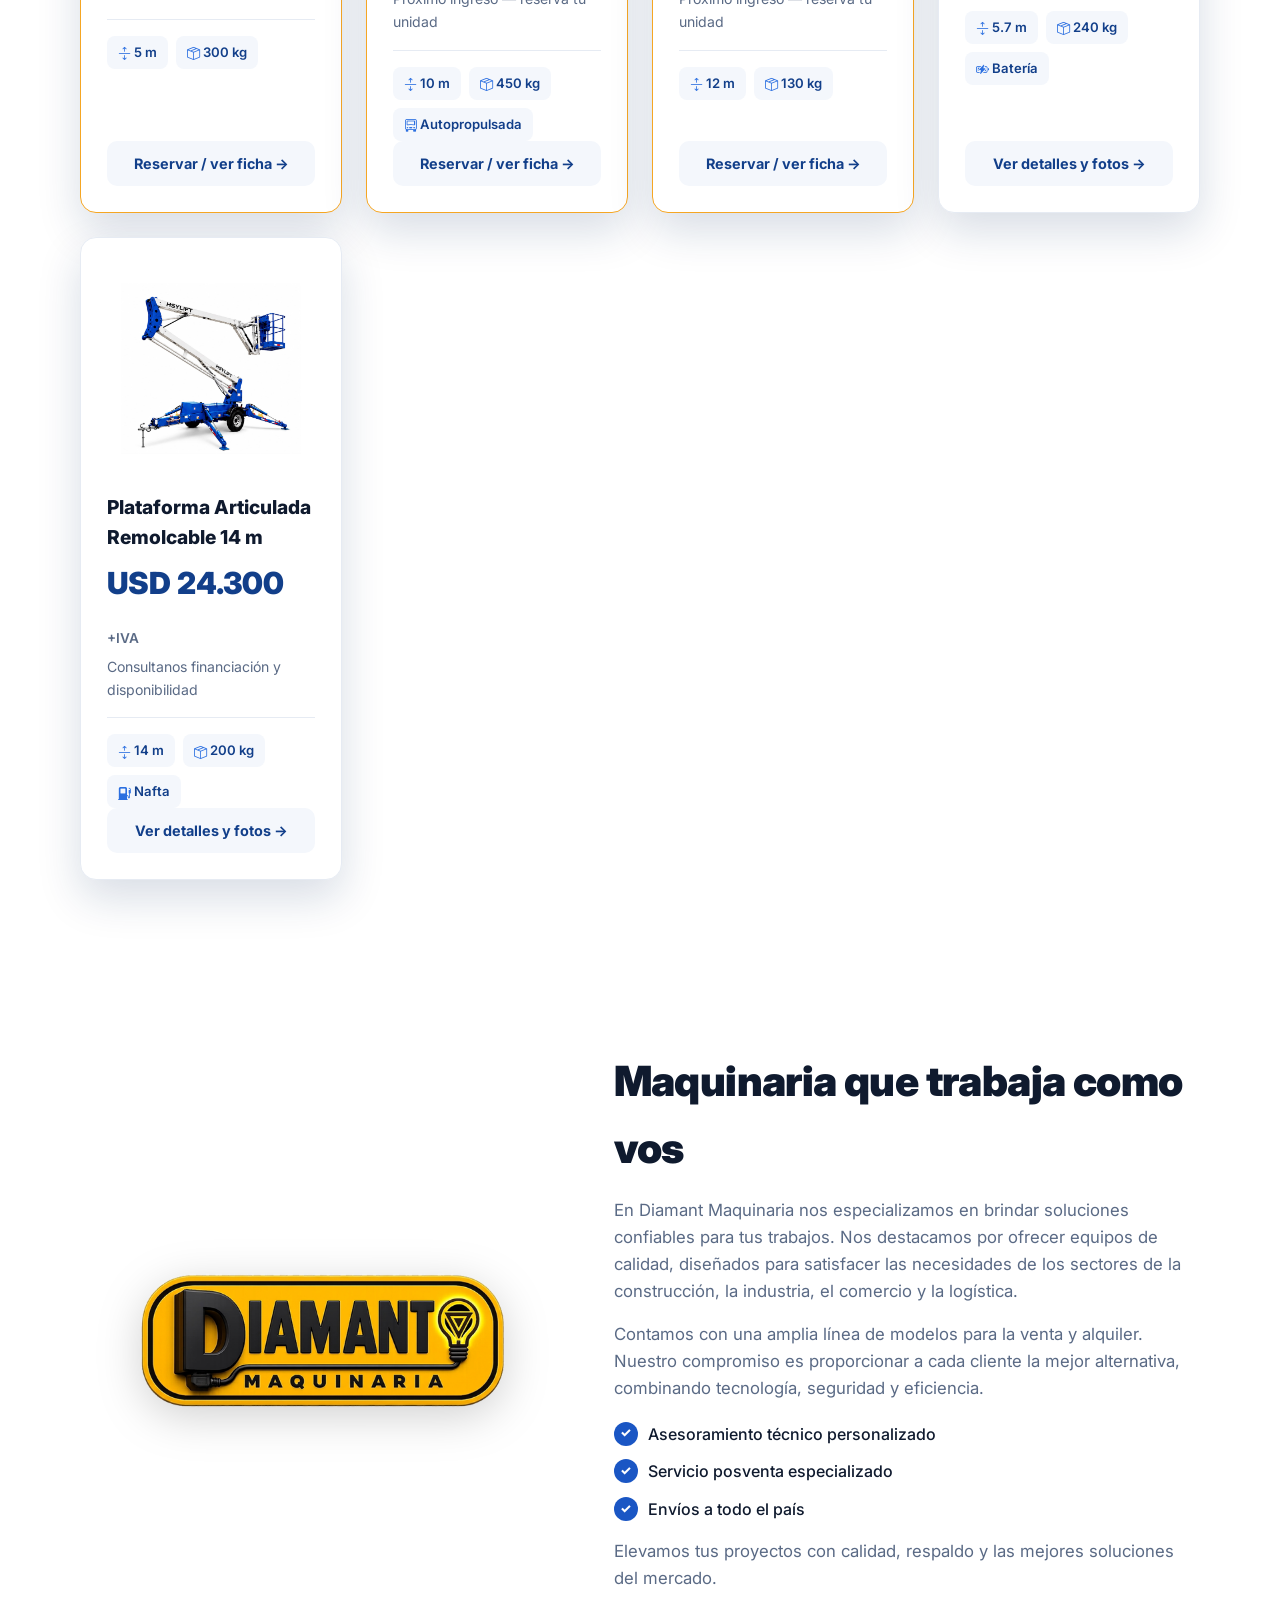
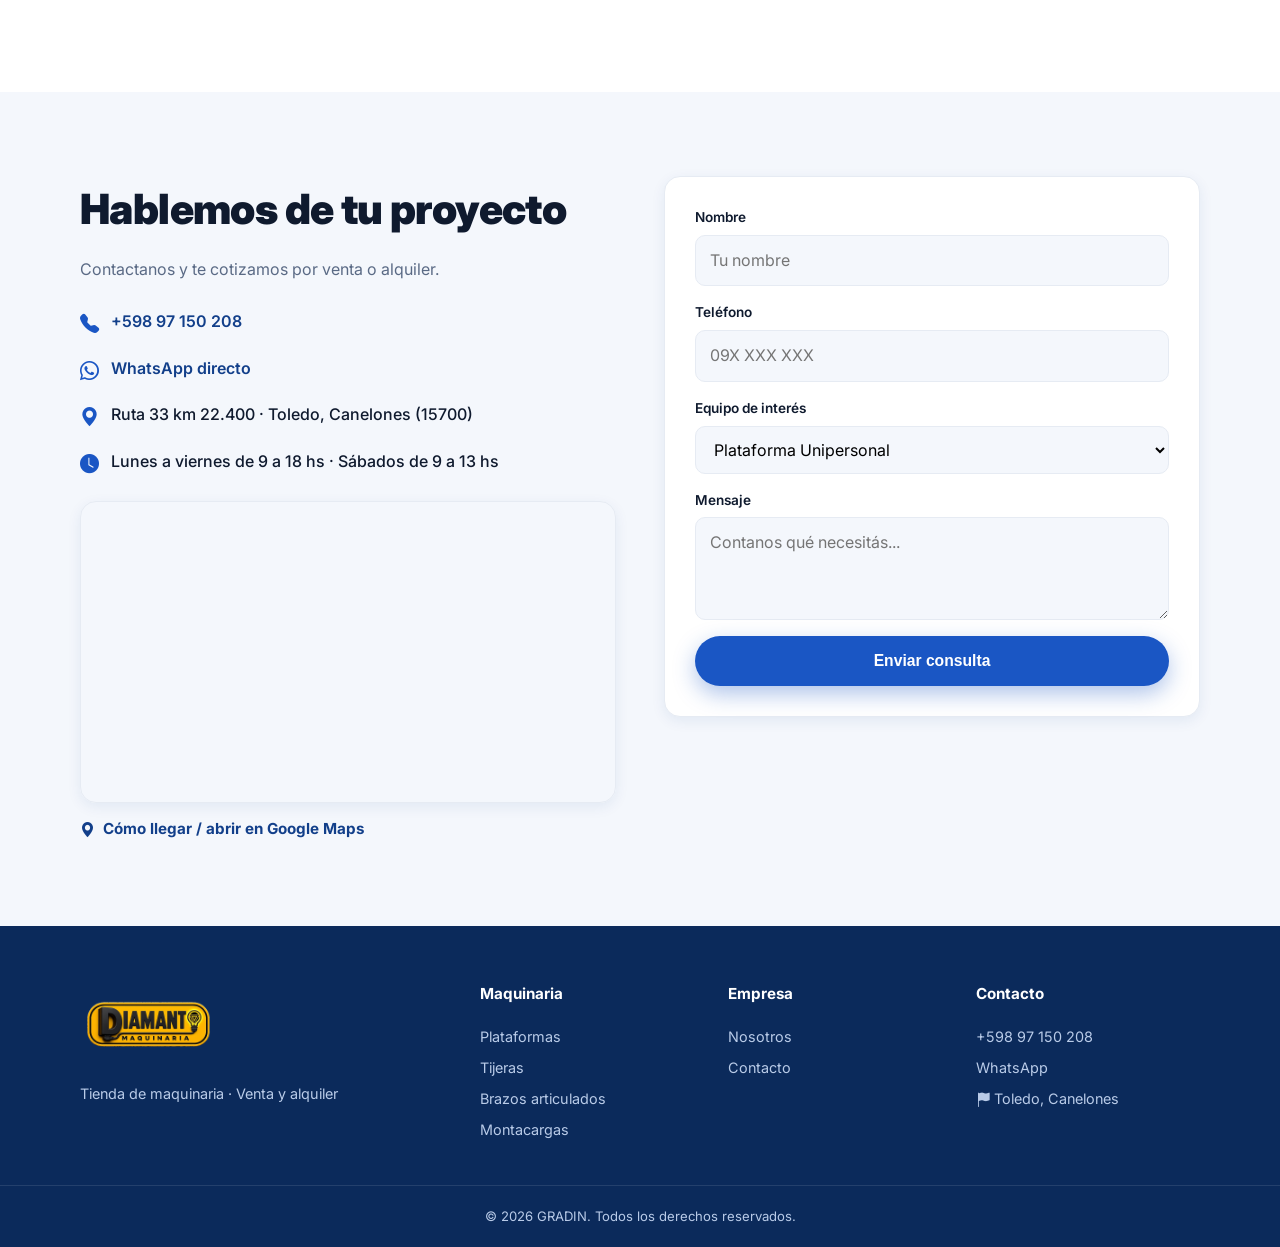
==== commit 29763369: "Corrige bugs de home, mobile y catalogo; agrega SEO de fichas y a11y Bugs verificados en navegador: " ====
--- a/index.html
+++ b/index.html
@@ -4,10 +4,10 @@
   <meta charset="UTF-8" />
   <meta name="viewport" content="width=device-width, initial-scale=1.0" />
   <meta name="description" content="GRADIN — Tienda de maquinaria en Uruguay. Venta y alquiler de plataformas elevadoras, tijeras, brazos articulados y montacargas. Canelones / Toledo." />
+  <meta name="theme-color" content="#0b2a5b" />
   <title>GRADIN · Maquinaria · Venta y Alquiler</title>
 
-  <!-- ⚠️ REEMPLAZAR https://www.gradin.com.uy por el dominio real cuando esté definido (también en robots.txt, sitemap.xml y producto.js) -->
-  <link rel="canonical" href="https://www.gradin.com.uy/" />
+  <link rel="canonical" href="https://www.gradinuruguay.com.uy/" />
 
   <!-- Favicon -->
   <link rel="icon" href="assets/favicon.ico" sizes="any" />
@@ -16,7 +16,10 @@
 
   <link rel="preconnect" href="https://fonts.googleapis.com" />
   <link rel="preconnect" href="https://fonts.gstatic.com" crossorigin />
+  <link rel="preconnect" href="https://cdn.jsdelivr.net" crossorigin />
   <link href="https://fonts.googleapis.com/css2?family=Inter:wght@400;500;600;700;800;900&display=swap" rel="stylesheet" />
+  <!-- TODO(seguridad): agregar integrity="sha384-..." + crossorigin="anonymous" a este <link>.
+       Hash: curl -s https://cdn.jsdelivr.net/npm/bootstrap-icons@1.11.3/font/bootstrap-icons.min.css | openssl dgst -sha384 -binary | openssl base64 -A -->
   <link rel="stylesheet" href="https://cdn.jsdelivr.net/npm/bootstrap-icons@1.11.3/font/bootstrap-icons.min.css" />
   <link rel="stylesheet" href="styles.css" />
 
@@ -27,8 +30,8 @@
     "@type": "Store",
     "name": "GRADIN",
     "description": "Venta y alquiler de maquinaria en Uruguay: plataformas elevadoras, tijeras, brazos articulados y montacargas.",
-    "image": "https://www.gradin.com.uy/assets/logo-diamanto.png",
-    "url": "https://www.gradin.com.uy/",
+    "image": "https://www.gradinuruguay.com.uy/assets/logo-diamanto.png",
+    "url": "https://www.gradinuruguay.com.uy/",
     "telephone": "+59897150208",
     "priceRange": "$$",
     "currenciesAccepted": "UYU, USD",
@@ -69,6 +72,8 @@
 </head>
 <body>
 
+  <a class="skip-link" href="#inicio">Saltar al contenido</a>
+
   <!-- ===== Top bar ===== -->
   <div class="topbar">
     <div class="container topbar__inner">
@@ -85,7 +90,7 @@
     <div class="container header__inner">
       <div class="header__brand">
         <a href="#inicio" class="logo">
-          <img src="./assets/logo-diamanto.png" alt="DIAMANTO Maquinaria">
+          <img src="./assets/logo-diamanto.png" alt="DIAMANTO Maquinaria" width="600" height="400" fetchpriority="high">
         </a>
         <div class="brandstrip" id="brandStrip"><!-- JS render (marcas) --></div>
       </div>
@@ -98,11 +103,13 @@
         <a href="https://wa.me/59897150208" target="_blank" rel="noopener" class="btn btn--sm btn--primary nav__cta">Cotizar</a>
       </nav>
 
-      <button class="nav__toggle" id="navToggle" aria-label="Abrir menú">
+      <button class="nav__toggle" id="navToggle" aria-label="Abrir menú" aria-expanded="false" aria-controls="nav">
         <span></span><span></span><span></span>
       </button>
     </div>
   </header>
+
+  <main>
 
   <!-- ===== Hero ===== -->
   <section class="hero" id="inicio">
@@ -124,10 +131,14 @@
       </div>
 
       <div class="hero__card">
-        <a class="pcard pcard--link pcard--featured" href="producto.html?id=manual-9m">
+        <!-- El HTML de abajo es el contenido que ven los buscadores; script.js
+             resincroniza precio, cuota y specs desde PRODUCTS al cargar, para que
+             no puedan quedar desfasados del catálogo. Para cambiar el equipo
+             destacado, editá data-product con el id del producto. -->
+        <a class="pcard pcard--link pcard--featured" id="heroCard" data-product="manual-9m" href="producto.html?id=manual-9m">
           <span class="pcard__badge"><i class="bi bi-star-fill"></i> Destacado</span>
           <div class="pcard__img pcard__img--photo">
-            <img src="assets/productos/manual-9m-1.jpg" alt="Plataforma Manual 11 m" onerror="this.style.display='none'">
+            <img src="assets/productos/manual-9m-1.jpg" alt="Plataforma Manual 11 m" width="896" height="1181" onerror="this.style.display='none'">
             <i class="bi bi-layers-fill pcard__img-ph"></i>
           </div>
           <h3>Plataforma Manual 11 m</h3>
@@ -176,12 +187,12 @@
         <h2 class="section__title">Nuestra maquinaria</h2>
         <p class="section__desc">Elegí entre compra o alquiler. Todos los equipos con soporte y entrega.</p>
 
-        <div class="toggle" id="modeToggle">
-          <button class="toggle__btn is-active" data-mode="venta">Venta</button>
-          <button class="toggle__btn" data-mode="alquiler">Alquiler</button>
-        </div>
-
-        <div class="brandbar" id="brandBar"><!-- JS render (filtro por marca) --></div>
+        <div class="toggle" id="modeToggle" role="group" aria-label="Modalidad: venta o alquiler">
+          <button type="button" class="toggle__btn is-active" data-mode="venta" aria-pressed="true">Venta</button>
+          <button type="button" class="toggle__btn" data-mode="alquiler" aria-pressed="false">Alquiler</button>
+        </div>
+
+        <div class="brandbar" id="brandBar" role="group" aria-label="Filtrar por marca"><!-- JS render (filtro por marca) --></div>
       </div>
 
       <div class="grid grid--products" id="productGrid"><!-- JS render --></div>
@@ -194,7 +205,7 @@
     <div class="container about">
       <div class="about__media">
         <div class="about__flag"><i class="bi bi-flag-fill"></i></div>
-        <img src="assets/logo-diamanto.png" alt="Logo DIAMANTO" class="about__logo-img">
+        <img src="assets/logo-diamanto.png" alt="Logo DIAMANTO" class="about__logo-img" width="600" height="400" loading="lazy">
       </div>
       <div class="about__text">
         <h2 class="section__title">Maquinaria que trabaja como vos</h2>
@@ -245,23 +256,8 @@
         </div>
         <div class="field">
           <label for="equipo">Equipo de interés</label>
-          <select id="equipo" name="equipo">
-            <optgroup label="GRADIN">
-              <option>Plataforma Unipersonal</option>
-              <option>Plataforma a Batería 11 m</option>
-              <option>Plataforma Manual 11 m</option>
-              <option>Plataforma Boom 16 m</option>
-              <option>Montacargas 2.5 T (alquiler)</option>
-              <option>Andamio Eléctrico (próximamente)</option>
-              <option>Plataforma Eléctrica Autopropulsada 10 m (próximamente)</option>
-              <option>Plataforma Eléctrica Fácil Carga 12 m (próximamente)</option>
-            </optgroup>
-            <optgroup label="HSY LIFT">
-              <option>Plataforma Compacta 5.7 m</option>
-              <option>Plataforma Articulada Remolcable 14 m</option>
-            </optgroup>
-            <option>Otro / No estoy seguro</option>
-          </select>
+          <!-- Las opciones las genera script.js a partir de PRODUCTS (fuente única). -->
+          <select id="equipo" name="equipo"></select>
         </div>
         <div class="field">
           <label for="mensaje">Mensaje</label>
@@ -272,12 +268,14 @@
       </form>
     </div>
   </section>
+
+  </main>
 
   <!-- ===== Footer ===== -->
   <footer class="footer">
     <div class="container footer__inner">
       <div>
-        <a href="#inicio" class="logo logo--footer"><img src="assets/logo-diamanto.png" alt="DIAMANTO Maquinaria" style="height:90px;width:auto;"></a>
+        <a href="#inicio" class="logo logo--footer"><img src="assets/logo-diamanto.png" alt="DIAMANTO Maquinaria" width="600" height="400" loading="lazy" style="height:90px;width:auto;"></a>
         <p class="footer__tag">Tienda de maquinaria · Venta y alquiler</p>
       </div>
       <div class="footer__cols">
@@ -302,7 +300,7 @@
       </div>
     </div>
     <div class="footer__bottom">
-      <div class="container">© <span id="year"></span> GRADIN · Demo. Todos los derechos reservados.</div>
+      <div class="container">© <span id="year"></span> GRADIN. Todos los derechos reservados.</div>
     </div>
   </footer>
 
--- a/styles.css
+++ b/styles.css
@@ -22,7 +22,7 @@
 
 * { margin: 0; padding: 0; box-sizing: border-box; }
 
-html { scroll-behavior: smooth; scroll-padding-top: 112px; }
+html { scroll-behavior: smooth; scroll-padding-top: 160px; }
 
 body {
   font-family: 'Inter', system-ui, -apple-system, sans-serif;
@@ -43,6 +43,22 @@
 }
 
 .text-accent { color: var(--accent); }
+
+/* Saltar al contenido (sólo visible al navegar con teclado) */
+.skip-link {
+  position: absolute;
+  left: 50%;
+  top: 0;
+  transform: translate(-50%, -120%);
+  z-index: 200;
+  padding: 12px 22px;
+  background: var(--blue-700);
+  color: #fff;
+  font-weight: 700;
+  border-radius: 0 0 var(--radius-sm) var(--radius-sm);
+  transition: transform .2s var(--ease);
+}
+.skip-link:focus-visible { transform: translate(-50%, 0); }
 
 /* ===== Icons ===== */
 .bi { display: inline-block; line-height: 1; vertical-align: -.125em; }
@@ -108,6 +124,8 @@
   align-items: center;
   justify-content: space-between;
   padding-block: 8px;
+  max-width: none;
+  padding-inline: 38px;
 }
 .logo {
   font-weight: 900;
@@ -127,10 +145,12 @@
 .logo--footer { color: #fff; font-size: 1.7rem; }
 .logo--footer img { height: 100px; width: auto; }
 
-.header__brand { display: flex; align-items: center; gap: 40px; }
+.header__brand { display: flex; align-items: center; gap: 88px; }
+.header__brand .logo { margin-left: 0; }
+.header__brand .logo img { height: 132px; }
 
 /* Marcas junto a GRADIN (clic → filtra sus equipos) */
-.brandstrip { display: flex; align-items: center; gap: 26px; }
+.brandstrip { display: flex; align-items: center; gap: 24px; }
 .brandstrip__logo {
   position: relative;
   display: flex;
@@ -145,6 +165,9 @@
 }
 .brandstrip__logo[data-brand="titan"] img,
 .brandstrip__logo[data-brand="hsylift"] img { height: 96px; }
+.brandstrip__logo[data-brand="titan"] img { height: 120px; }
+.brandstrip__logo[data-brand="hsylift"] img { height: 82px; }
+.brandstrip__logo[data-brand="gradin"] img { height: 44px; }
 .brandstrip__logo:hover { transform: translateY(-2px); }
 .brandstrip__logo.is-pending { opacity: .8; }
 .brandstrip__logo.is-pending img { filter: grayscale(.35); }
@@ -172,6 +195,8 @@
   gap: 10px;
   margin-top: 22px;
 }
+/* `display:flex` pisa el [hidden] del navegador: hay que reponerlo a mano. */
+.brandbar[hidden] { display: none; }
 .brandbar__chip {
   border: 1px solid var(--line);
   background: #fff;
@@ -377,7 +402,7 @@
 }
 .pcard h3 { font-size: 1.2rem; font-weight: 800; }
 .pcard__price { font-size: 1.9rem; font-weight: 900; color: var(--blue-700); margin-top: 6px; }
-.pcard__price small { font-size: .85rem; color: var(--muted); font-weight: 600; }
+.pcard__price small { font-size: .85rem; color: var(--muted); font-weight: 600; white-space: nowrap; }
 .pcard__sub { color: var(--muted); font-size: .88rem; margin-bottom: 16px; }
 .pcard__specs {
   display: flex; flex-wrap: wrap; gap: 8px;
@@ -620,10 +645,16 @@
   transition: border-color .2s, background .2s;
 }
 .field input:focus, .field select:focus, .field textarea:focus {
-  outline: none;
   border-color: var(--blue-500);
   background: #fff;
 }
+/* Foco de teclado visible en todo lo interactivo (WCAG 2.4.7). */
+:focus-visible {
+  outline: 3px solid var(--blue-500);
+  outline-offset: 2px;
+  border-radius: 4px;
+}
+.footer :focus-visible, .hero :focus-visible, .finance :focus-visible { outline-color: var(--accent); }
 .field textarea { resize: vertical; }
 .form__note { color: #178a4c; font-weight: 600; text-align: center; }
 
@@ -858,22 +889,26 @@
   .detail { grid-template-columns: 1fr; gap: 30px; }
   .trust__inner { grid-template-columns: repeat(2, 1fr); }
   .footer__inner { grid-template-columns: 1fr; }
-  .header__brand { gap: 22px; }
-  .logo img { height: 72px; }
-  .brandstrip { gap: 18px; }
-  .brandstrip__logo img { height: 40px; }
+  .header__brand { gap: 16px; }
+  .logo img,
+  .header__brand .logo img { height: 72px; }
+  .brandstrip { gap: 28px; }
+  .brandstrip__logo img { height: 52px; }
   .brandstrip__logo[data-brand="titan"] img,
-  .brandstrip__logo[data-brand="hsylift"] img { height: 72px; }
+  .brandstrip__logo[data-brand="hsylift"] img { height: 96px; }
+  .brandstrip__logo[data-brand="gradin"] img { height: 42px; }
 }
 
 @media (max-width: 760px) {
-  html { scroll-padding-top: 84px; }
-  .logo img { height: 56px; }
-  .header__brand { gap: 14px; }
+  html { scroll-padding-top: 100px; }
+  .logo img,
+  .header__brand .logo img { height: 56px; }
+  .header__brand { gap: 20px; }
   .brandstrip { gap: 12px; }
-  .brandstrip__logo img { height: 30px; }
+  .brandstrip__logo img { height: 42px; }
   .brandstrip__logo[data-brand="titan"] img,
-  .brandstrip__logo[data-brand="hsylift"] img { height: 54px; }
+  .brandstrip__logo[data-brand="hsylift"] img { height: 74px; }
+  .brandstrip__logo[data-brand="gradin"] img { height: 34px; }
   .brandstrip__soon { display: none; }
   .nav {
     position: absolute;
@@ -897,7 +932,9 @@
   .nav__cta { margin: 8px 0 0; }
   .nav__toggle { display: flex; }
   .topbar__inner { justify-content: center; }
-  .topbar__item:first-child { display: none; }
+  /* Se oculta sólo la dirección; el teléfono y WhatsApp quedan siempre visibles. */
+  .topbar__inner > .topbar__item:first-child { display: none; }
+  .topbar__right { gap: 14px; }
 }
 
 @media (max-width: 480px) {
@@ -905,12 +942,14 @@
   .finance__cards { grid-template-columns: 1fr; }
   .hero__stats { gap: 24px; }
   .section { padding-block: 60px; }
-  .logo img { height: 46px; }
+  .logo img,
+  .header__brand .logo img { height: 46px; }
   .header__brand { gap: 10px; }
   .brandstrip { gap: 8px; }
-  .brandstrip__logo img { height: 26px; }
+  .brandstrip__logo img { height: 36px; }
   .brandstrip__logo[data-brand="titan"] img,
-  .brandstrip__logo[data-brand="hsylift"] img { height: 46px; }
+  .brandstrip__logo[data-brand="hsylift"] img { height: 62px; }
+  .brandstrip__logo[data-brand="gradin"] img { height: 29px; }
   .brandbar { gap: 8px; }
   .brandbar__chip { padding: 7px 14px; font-size: .84rem; }
   .grid--products { grid-template-columns: 1fr; }
@@ -918,10 +957,85 @@
 }
 
 @media (max-width: 360px) {
-  .logo img { height: 40px; }
-  .brandstrip__logo img { height: 22px; }
+  .logo img,
+  .header__brand .logo img { height: 40px; }
+  .brandstrip__logo img { height: 30px; }
   .brandstrip__logo[data-brand="titan"] img,
-  .brandstrip__logo[data-brand="hsylift"] img { height: 38px; }
+  .brandstrip__logo[data-brand="hsylift"] img { height: 52px; }
+  .brandstrip__logo[data-brand="gradin"] img { height: 24px; }
+}
+
+/* ===== Lightbox de galería (ampliar imagen / ficha técnica) ===== */
+.gallery__main #galImg { cursor: zoom-in; }
+
+.lightbox {
+  position: fixed;
+  inset: 0;
+  z-index: 2000;
+  display: none;
+  background: rgba(9, 20, 44, .93);
+  backdrop-filter: blur(2px);
+}
+.lightbox.is-open { display: block; }
+.lightbox__scroll {
+  position: absolute;
+  inset: 0;
+  overflow: auto;
+  display: flex;
+  align-items: center;
+  justify-content: center;
+  padding: 24px;
+  -webkit-overflow-scrolling: touch;
+}
+.lightbox__img {
+  width: 92vw;
+  height: 88vh;
+  object-fit: contain;
+  cursor: zoom-in;
+  user-select: none;
+}
+.lightbox.is-zoomed .lightbox__scroll {
+  align-items: flex-start;
+  justify-content: flex-start;
+}
+.lightbox.is-zoomed .lightbox__img {
+  width: min(1600px, 200vw);
+  height: auto;
+  object-fit: fill;
+  cursor: zoom-out;
+}
+.lightbox__close {
+  position: fixed;
+  top: 16px;
+  right: 18px;
+  z-index: 2;
+  width: 44px;
+  height: 44px;
+  display: flex;
+  align-items: center;
+  justify-content: center;
+  border: none;
+  border-radius: 50%;
+  background: rgba(255, 255, 255, .14);
+  color: #fff;
+  font-size: 1.25rem;
+  cursor: pointer;
+  transition: background .2s;
+}
+.lightbox__close:hover { background: rgba(255, 255, 255, .28); }
+.lightbox__hint {
+  position: fixed;
+  left: 50%;
+  bottom: 16px;
+  transform: translateX(-50%);
+  z-index: 2;
+  padding: 7px 16px;
+  border-radius: 999px;
+  background: rgba(255, 255, 255, .12);
+  color: #fff;
+  font-size: .82rem;
+  white-space: nowrap;
+  pointer-events: none;
 }
 
 @media (prefers-reduced-motion: reduce) {
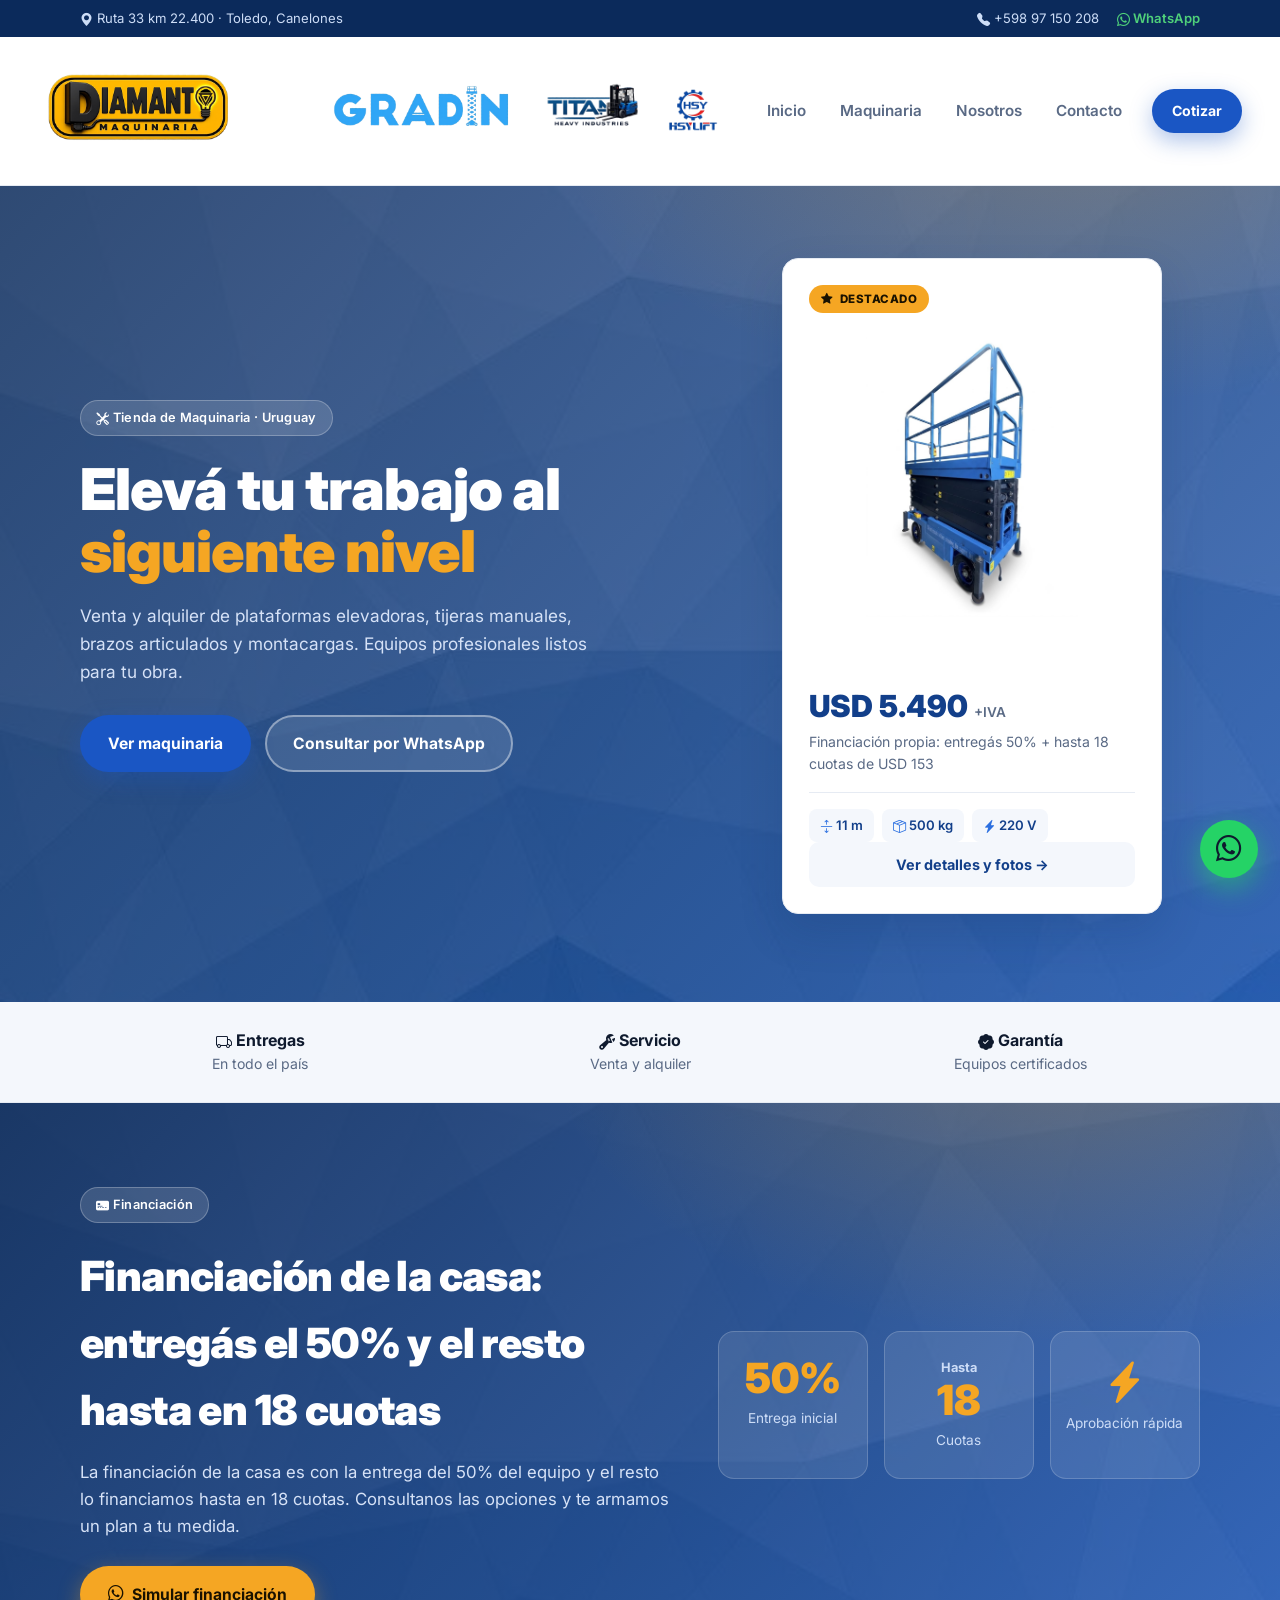
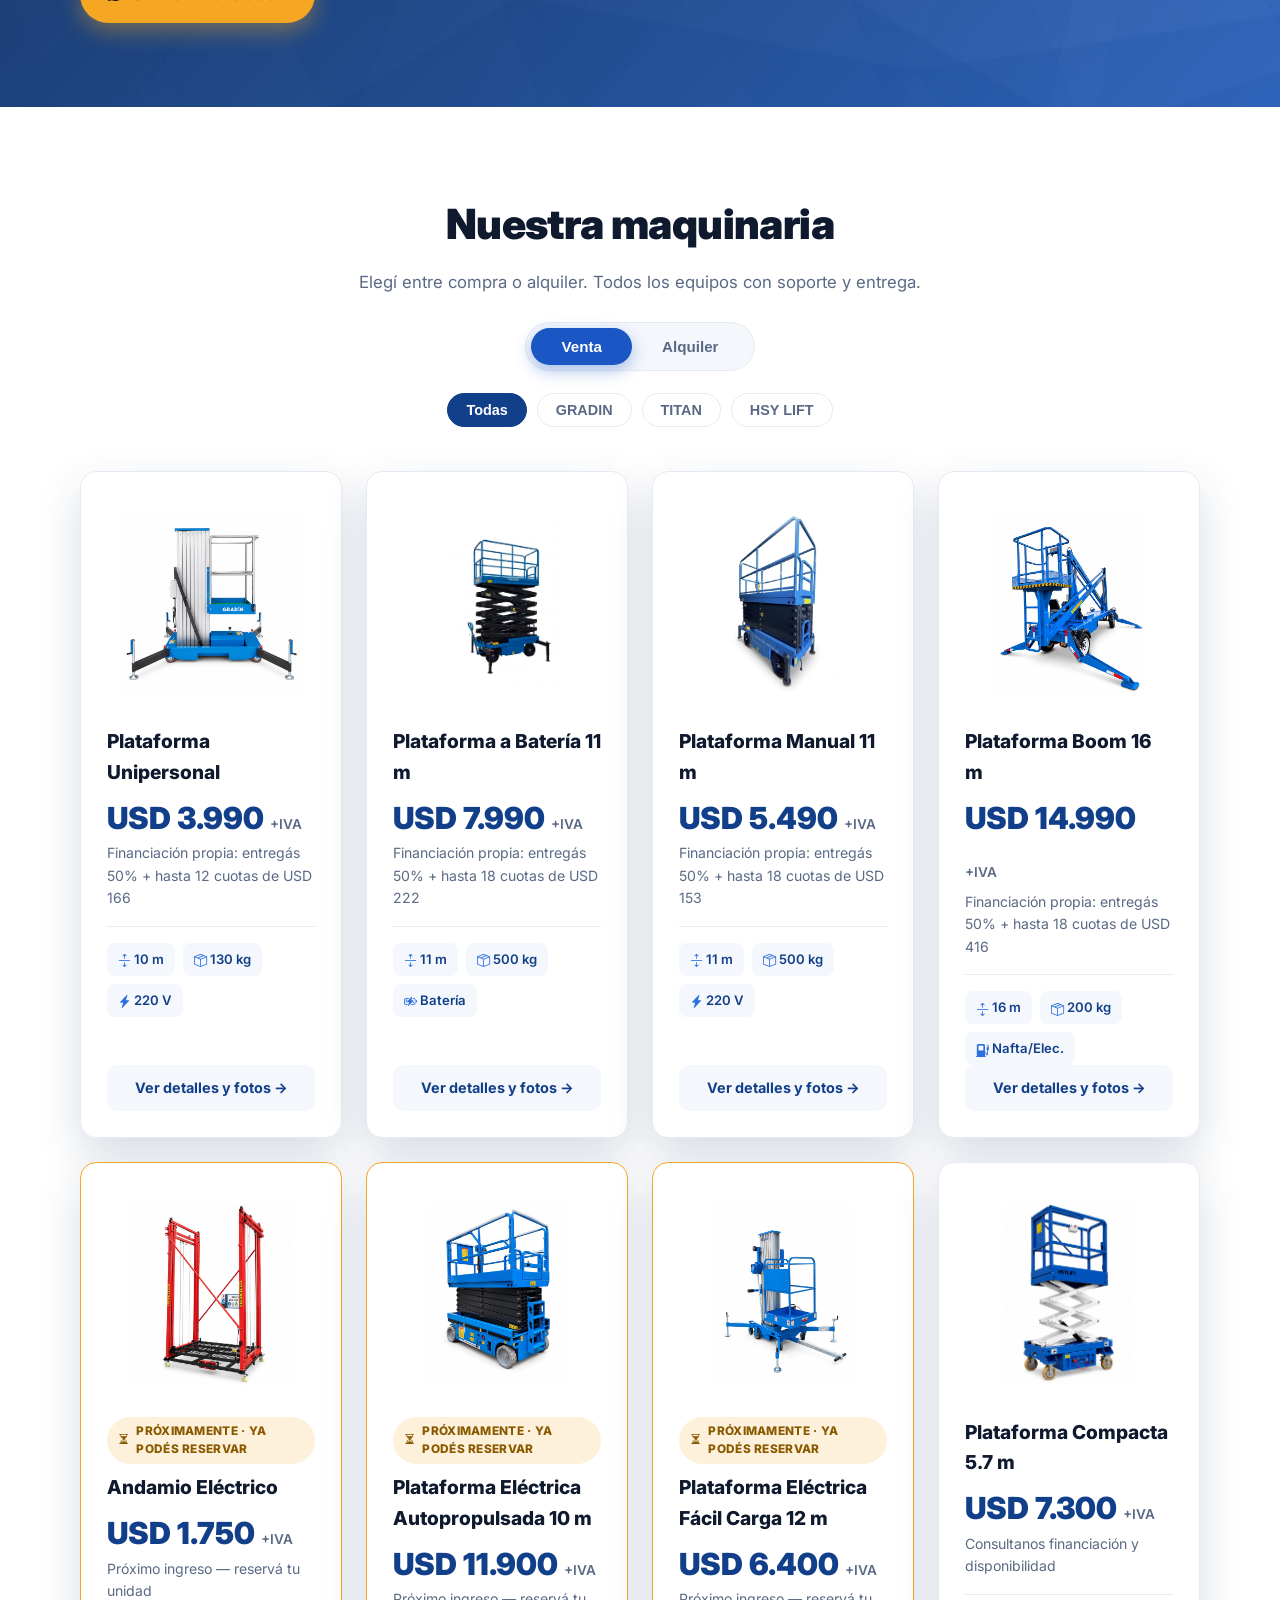
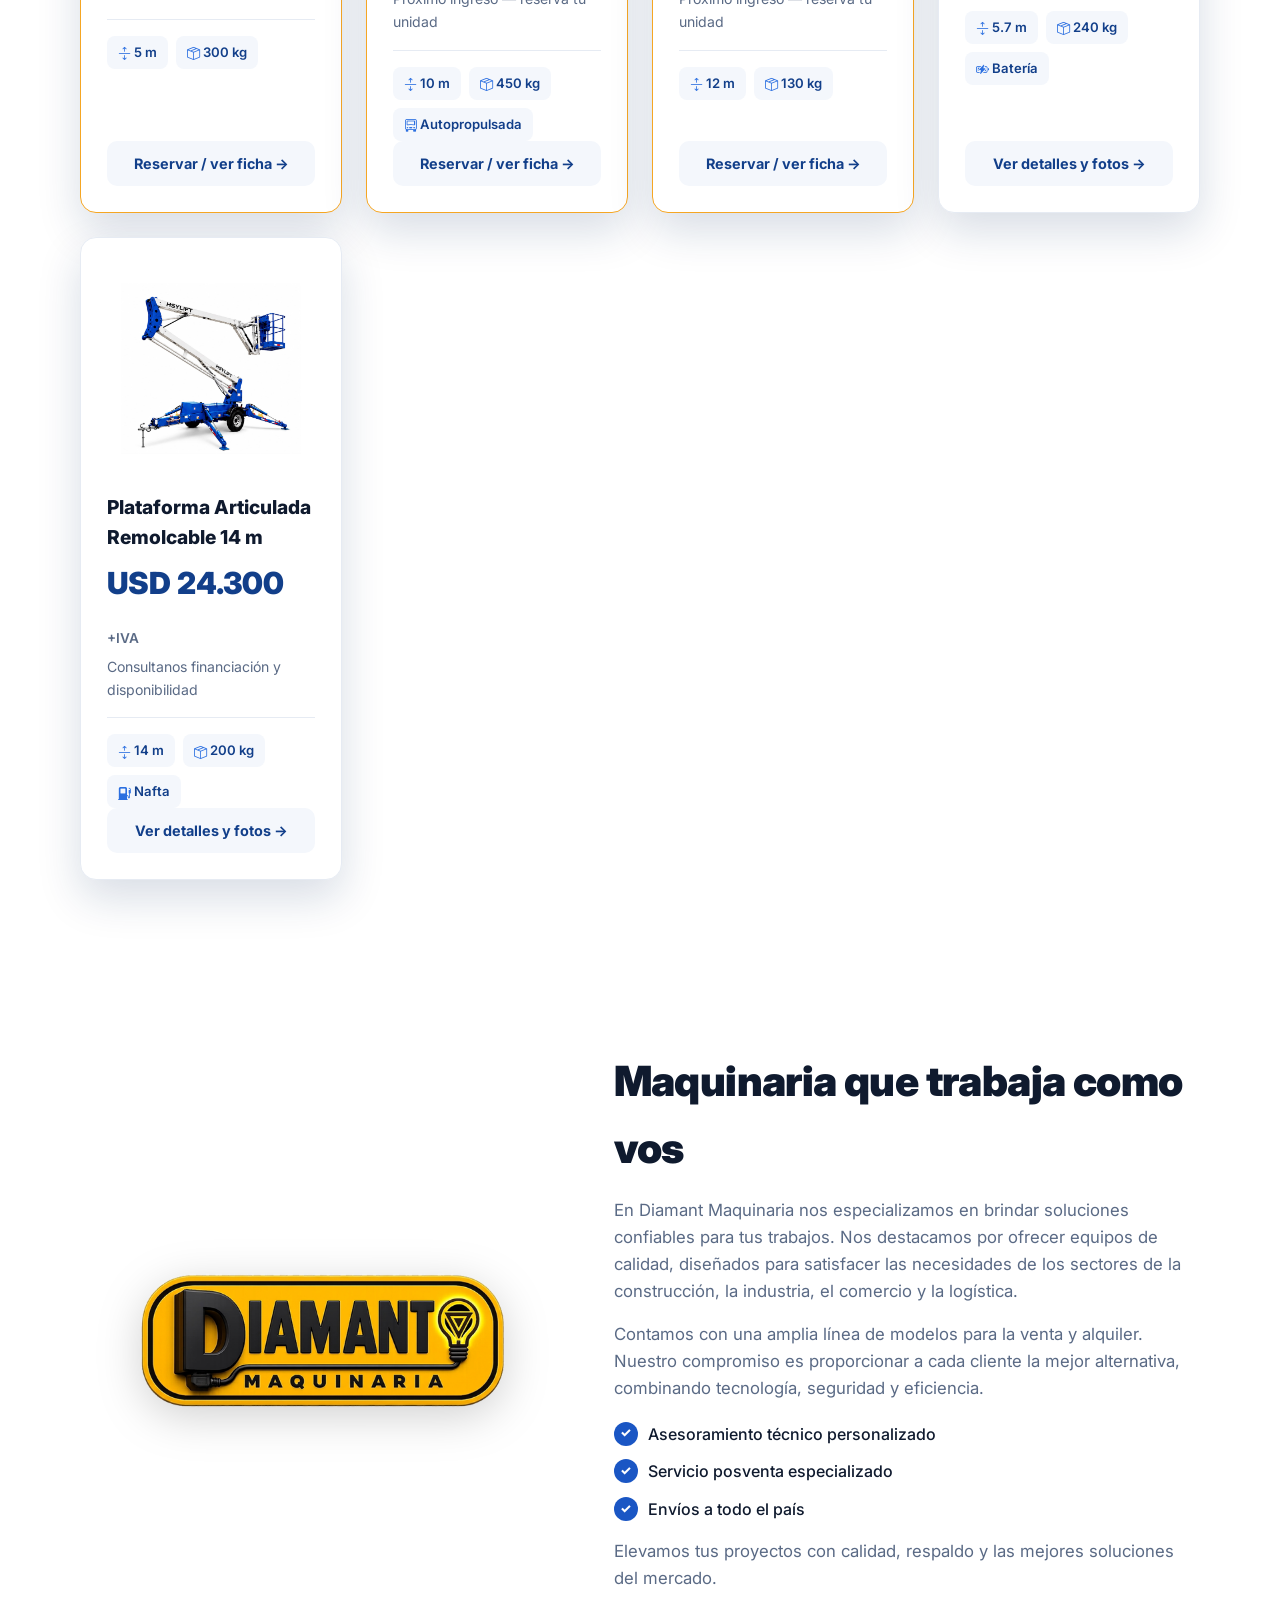
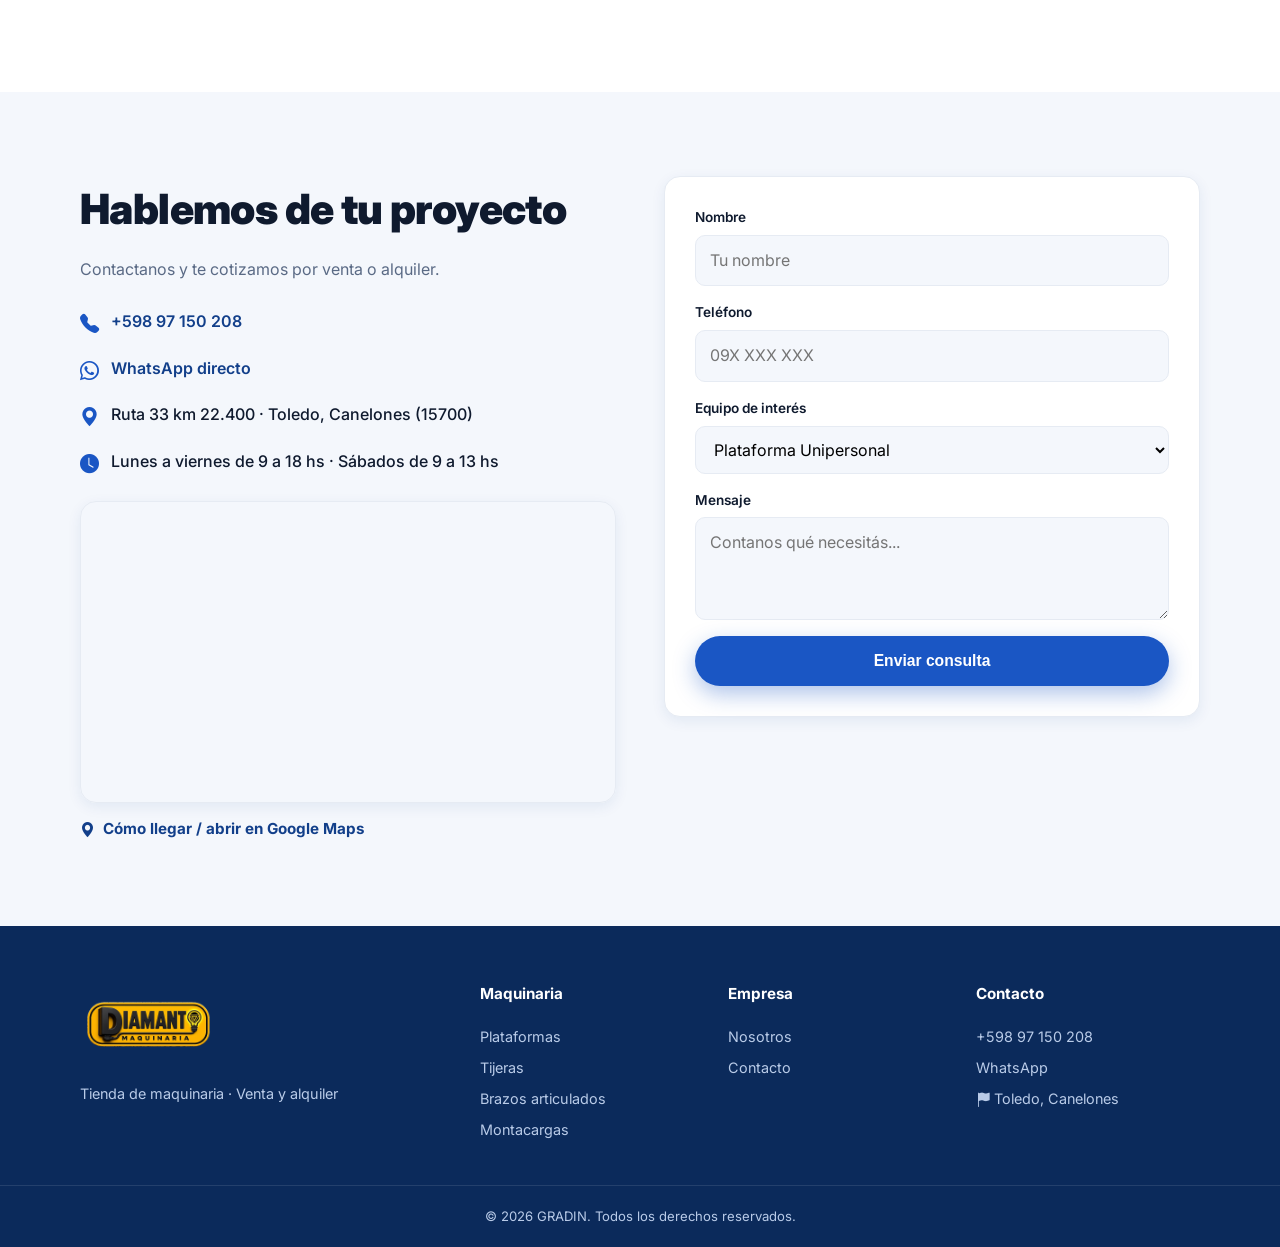
==== commit 963bc6a7: "Genera las fichas como HTML estatico y corrige el header en mobile Prerender de las fichas de produc" ====
--- a/index.html
+++ b/index.html
@@ -135,7 +135,7 @@
              resincroniza precio, cuota y specs desde PRODUCTS al cargar, para que
              no puedan quedar desfasados del catálogo. Para cambiar el equipo
              destacado, editá data-product con el id del producto. -->
-        <a class="pcard pcard--link pcard--featured" id="heroCard" data-product="manual-9m" href="producto.html?id=manual-9m">
+        <a class="pcard pcard--link pcard--featured" id="heroCard" data-product="manual-9m" href="maquinaria/plataforma-manual-11m/">
           <span class="pcard__badge"><i class="bi bi-star-fill"></i> Destacado</span>
           <div class="pcard__img pcard__img--photo">
             <img src="assets/productos/manual-9m-1.jpg" alt="Plataforma Manual 11 m" width="896" height="1181" onerror="this.style.display='none'">
--- a/styles.css
+++ b/styles.css
@@ -147,9 +147,17 @@
 
 .header__brand { display: flex; align-items: center; gap: 88px; }
 .header__brand .logo { margin-left: 0; }
-.header__brand .logo img { height: 132px; }
-
-/* Marcas junto a GRADIN (clic → filtra sus equipos) */
+.header__brand .logo img { height: calc(var(--wordmark) / .5); }
+
+/* ===== Marcas junto a GRADIN (clic → filtra sus equipos) =====
+   Cada archivo trae una cantidad distinta de margen transparente, así que una
+   altura igual para todos los deja de tamaños visuales muy distintos. En vez de
+   fijar el alto del archivo, fijamos el alto de la MARCA VISIBLE (--wordmark) y
+   dividimos por la proporción que ocupa dentro de su archivo (--marca).
+   Medido sobre los píxeles no transparentes de cada logo:
+     DIAMANTO 198/400 = .50 · GRADIN 126/194 = .65
+     TITAN    372/1195 = .31 · HSY LIFT 764/1024 = .75            */
+.header__brand { --wordmark: 66px; }
 .brandstrip { display: flex; align-items: center; gap: 24px; }
 .brandstrip__logo {
   position: relative;
@@ -157,17 +165,16 @@
   align-items: center;
   transition: transform .2s, opacity .2s;
 }
+/* Las marcas secundarias van al 62% de la principal: se leen, pero no compiten. */
 .brandstrip__logo img {
-  height: 54px;
+  height: calc(var(--wordmark) * .62 / var(--marca, .5));
   width: auto;
   display: block;
   object-fit: contain;
 }
-.brandstrip__logo[data-brand="titan"] img,
-.brandstrip__logo[data-brand="hsylift"] img { height: 96px; }
-.brandstrip__logo[data-brand="titan"] img { height: 120px; }
-.brandstrip__logo[data-brand="hsylift"] img { height: 82px; }
-.brandstrip__logo[data-brand="gradin"] img { height: 44px; }
+.brandstrip__logo[data-brand="gradin"]  { --marca: .65; }
+.brandstrip__logo[data-brand="titan"]   { --marca: .31; }
+.brandstrip__logo[data-brand="hsylift"] { --marca: .75; }
 .brandstrip__logo:hover { transform: translateY(-2px); }
 .brandstrip__logo.is-pending { opacity: .8; }
 .brandstrip__logo.is-pending img { filter: grayscale(.35); }
@@ -889,26 +896,20 @@
   .detail { grid-template-columns: 1fr; gap: 30px; }
   .trust__inner { grid-template-columns: repeat(2, 1fr); }
   .footer__inner { grid-template-columns: 1fr; }
-  .header__brand { gap: 16px; }
-  .logo img,
-  .header__brand .logo img { height: 72px; }
-  .brandstrip { gap: 28px; }
-  .brandstrip__logo img { height: 52px; }
-  .brandstrip__logo[data-brand="titan"] img,
-  .brandstrip__logo[data-brand="hsylift"] img { height: 96px; }
-  .brandstrip__logo[data-brand="gradin"] img { height: 42px; }
+  .header__brand { gap: 16px; --wordmark: 36px; }
+  .logo img { height: 72px; }
+  .brandstrip { gap: 22px; }
 }
 
 @media (max-width: 760px) {
   html { scroll-padding-top: 100px; }
-  .logo img,
-  .header__brand .logo img { height: 56px; }
-  .header__brand { gap: 20px; }
-  .brandstrip { gap: 12px; }
-  .brandstrip__logo img { height: 42px; }
-  .brandstrip__logo[data-brand="titan"] img,
-  .brandstrip__logo[data-brand="hsylift"] img { height: 74px; }
-  .brandstrip__logo[data-brand="gradin"] img { height: 34px; }
+  .logo img { height: 56px; }
+  /* En mobile el header se pega al borde y las marcas suben al 78% de la
+     principal, para que se sigan leyendo sus nombres en pantalla chica. */
+  .header__inner { padding-inline: 12px; }
+  .header__brand { gap: 14px; --wordmark: 30px; }
+  .brandstrip__logo img { height: calc(var(--wordmark) * .78 / var(--marca, .5)); }
+  .brandstrip { gap: 14px; }
   .brandstrip__soon { display: none; }
   .nav {
     position: absolute;
@@ -942,14 +943,10 @@
   .finance__cards { grid-template-columns: 1fr; }
   .hero__stats { gap: 24px; }
   .section { padding-block: 60px; }
-  .logo img,
-  .header__brand .logo img { height: 46px; }
-  .header__brand { gap: 10px; }
-  .brandstrip { gap: 8px; }
-  .brandstrip__logo img { height: 36px; }
-  .brandstrip__logo[data-brand="titan"] img,
-  .brandstrip__logo[data-brand="hsylift"] img { height: 62px; }
-  .brandstrip__logo[data-brand="gradin"] img { height: 29px; }
+  .logo img { height: 46px; }
+  .header__inner { padding-inline: 8px; }
+  .header__brand { gap: 10px; --wordmark: 26px; }
+  .brandstrip { gap: 10px; }
   .brandbar { gap: 8px; }
   .brandbar__chip { padding: 7px 14px; font-size: .84rem; }
   .grid--products { grid-template-columns: 1fr; }
@@ -957,12 +954,10 @@
 }
 
 @media (max-width: 360px) {
-  .logo img,
-  .header__brand .logo img { height: 40px; }
-  .brandstrip__logo img { height: 30px; }
-  .brandstrip__logo[data-brand="titan"] img,
-  .brandstrip__logo[data-brand="hsylift"] img { height: 52px; }
-  .brandstrip__logo[data-brand="gradin"] img { height: 24px; }
+  .logo img { height: 40px; }
+  .header__inner { padding-inline: 6px; }
+  .header__brand { --wordmark: 22px; }
+  .brandstrip { gap: 8px; }
 }
 
 /* ===== Lightbox de galería (ampliar imagen / ficha técnica) ===== */
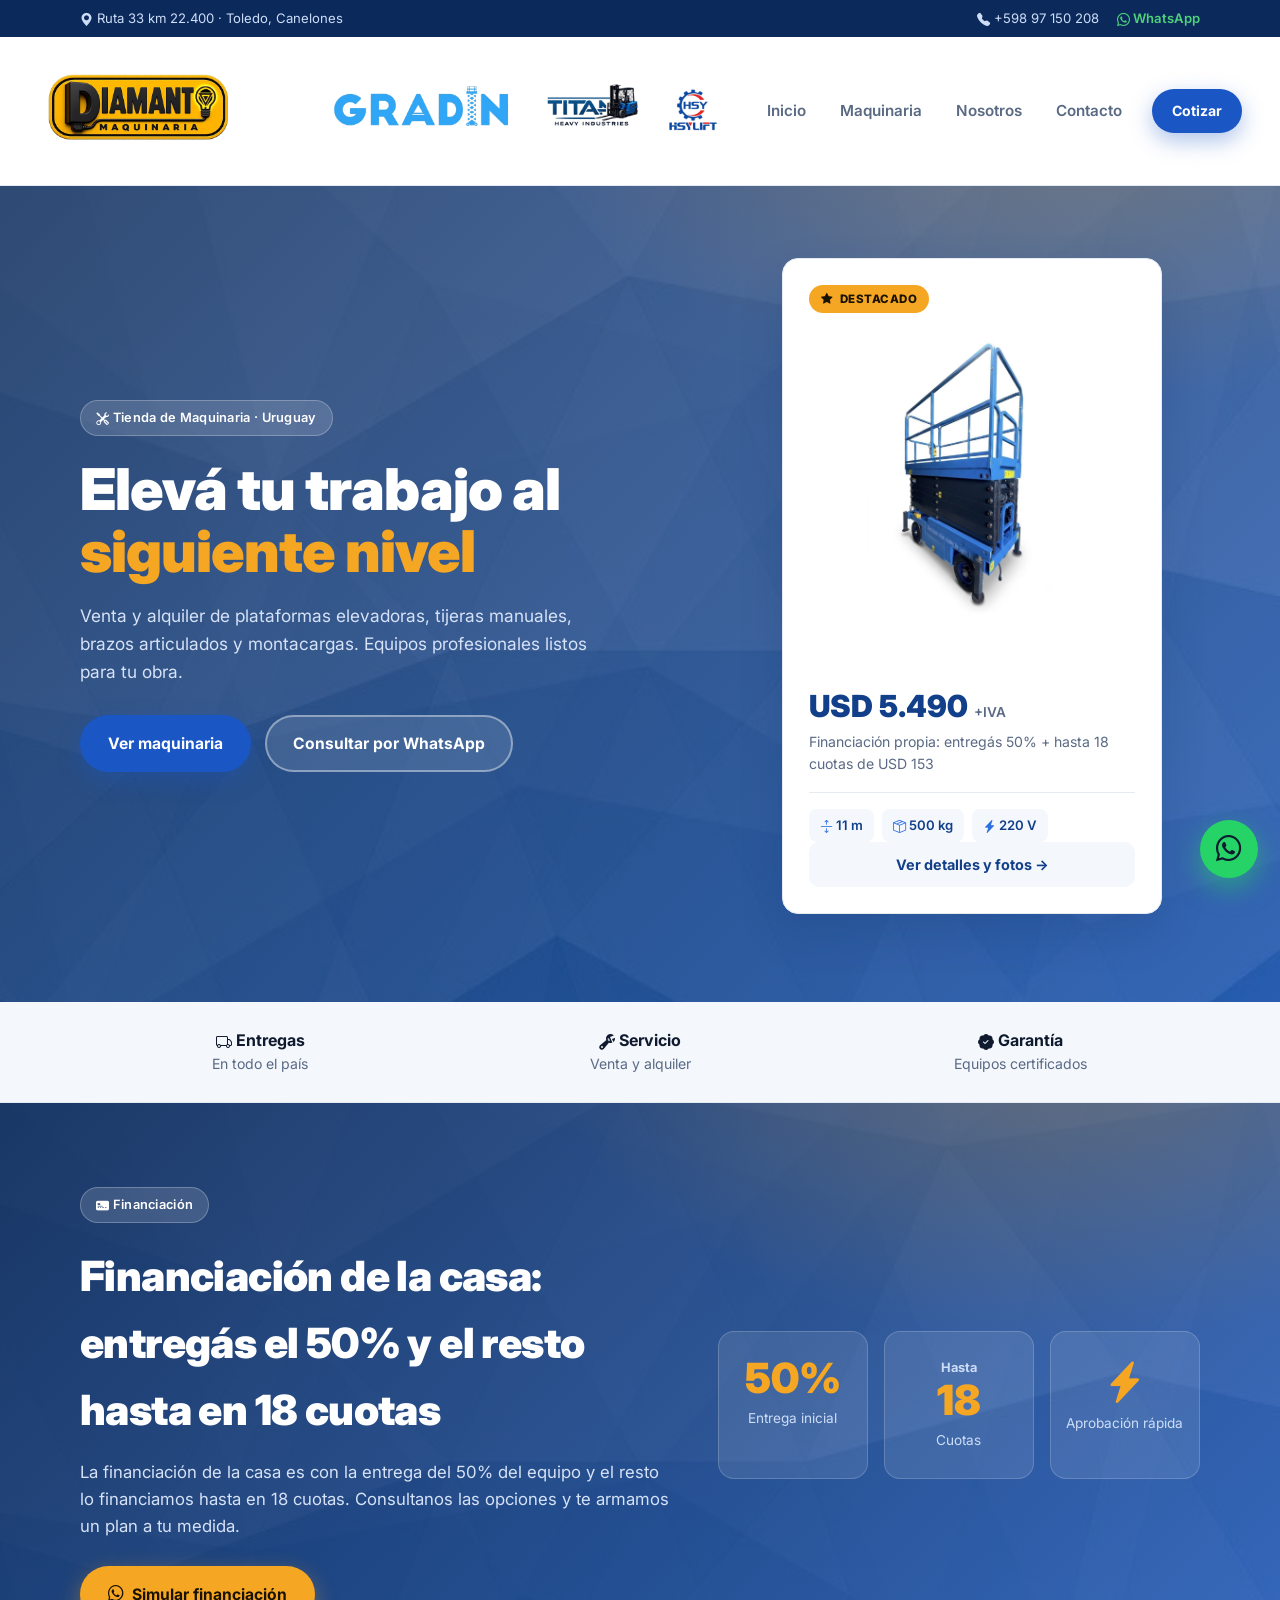
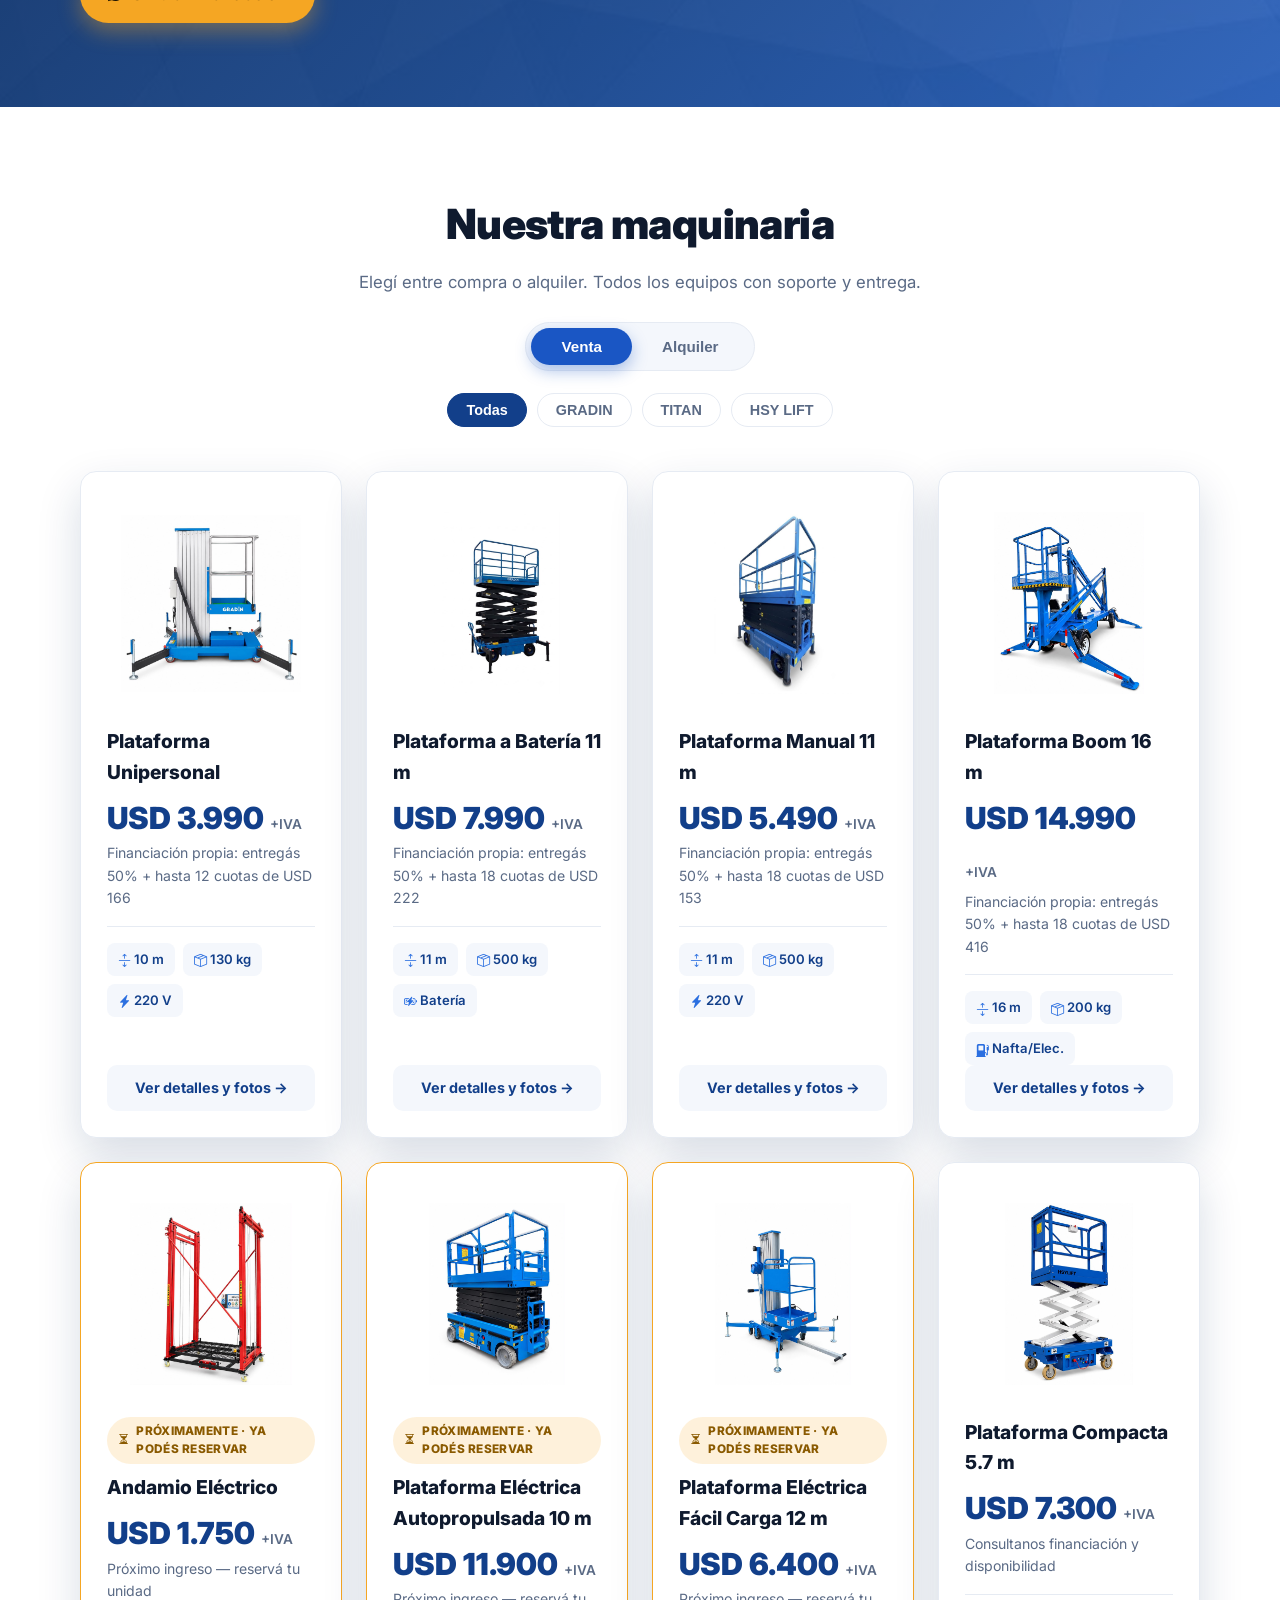
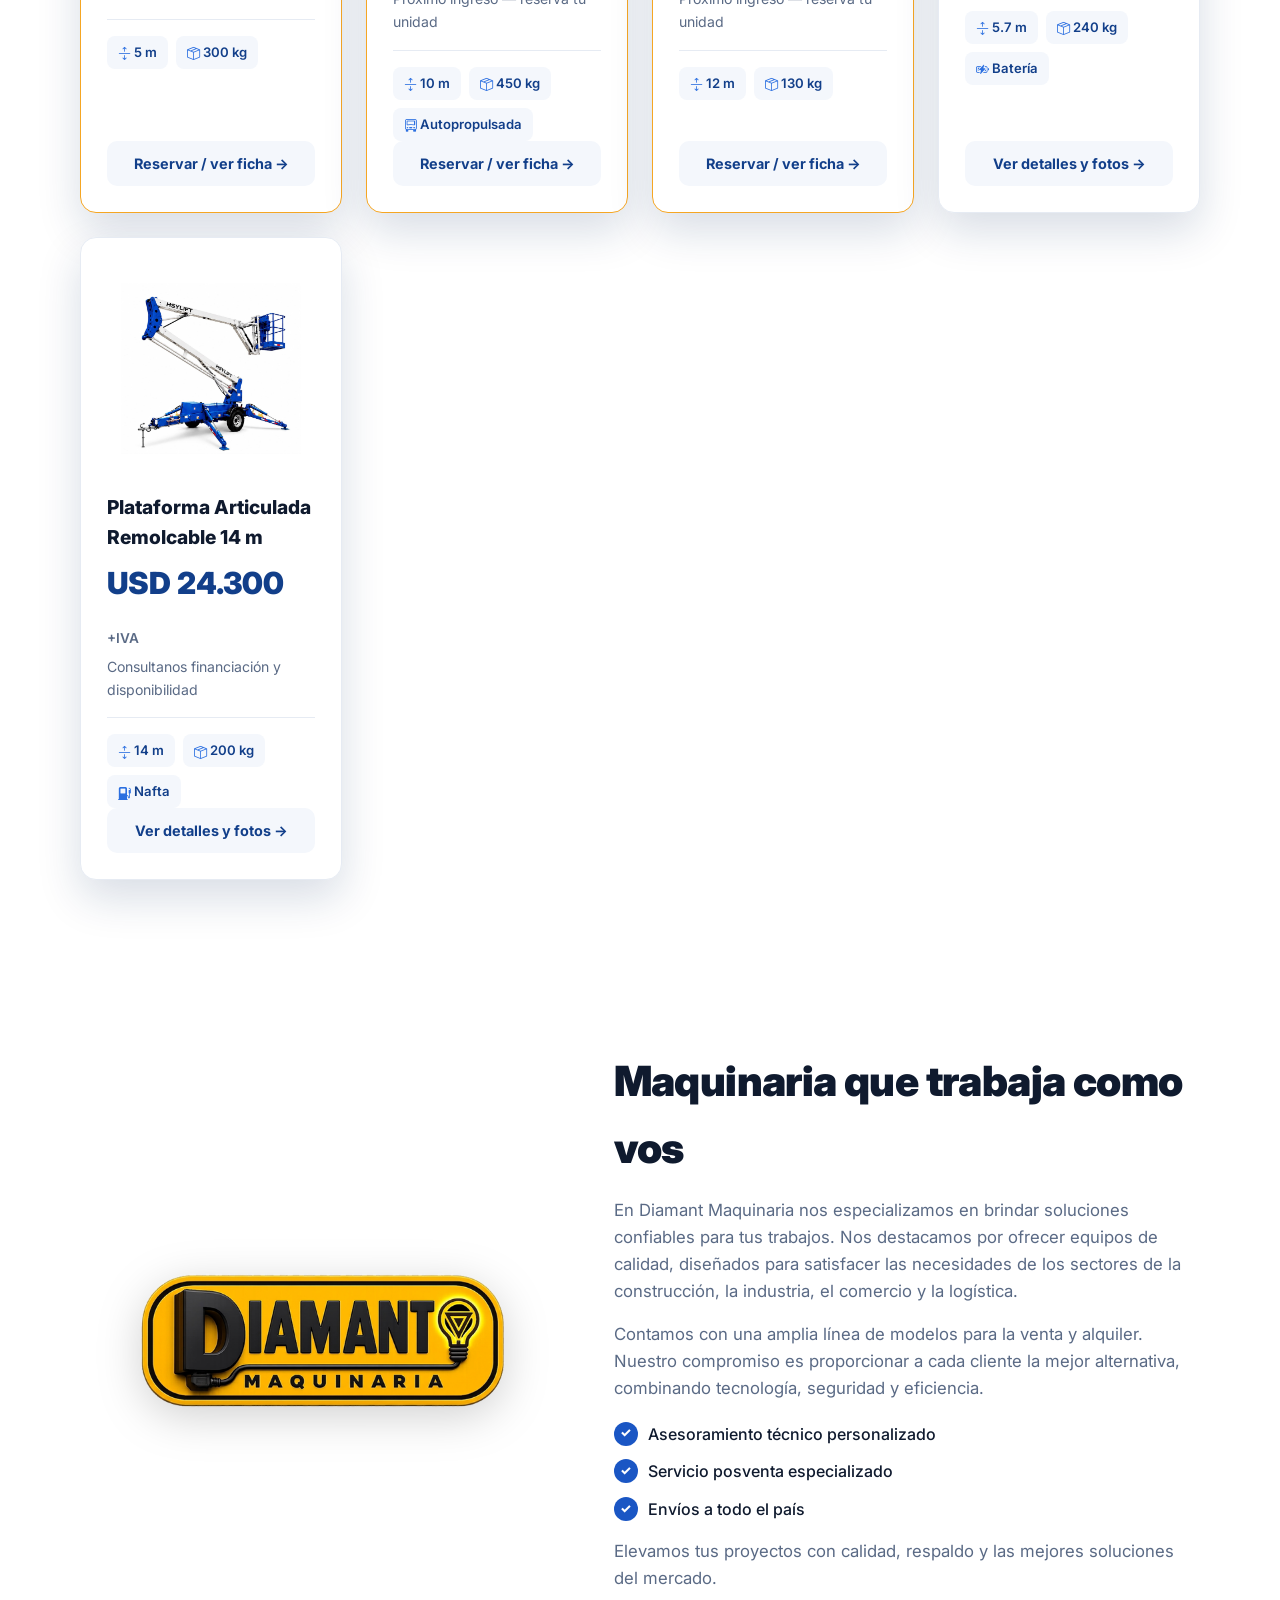
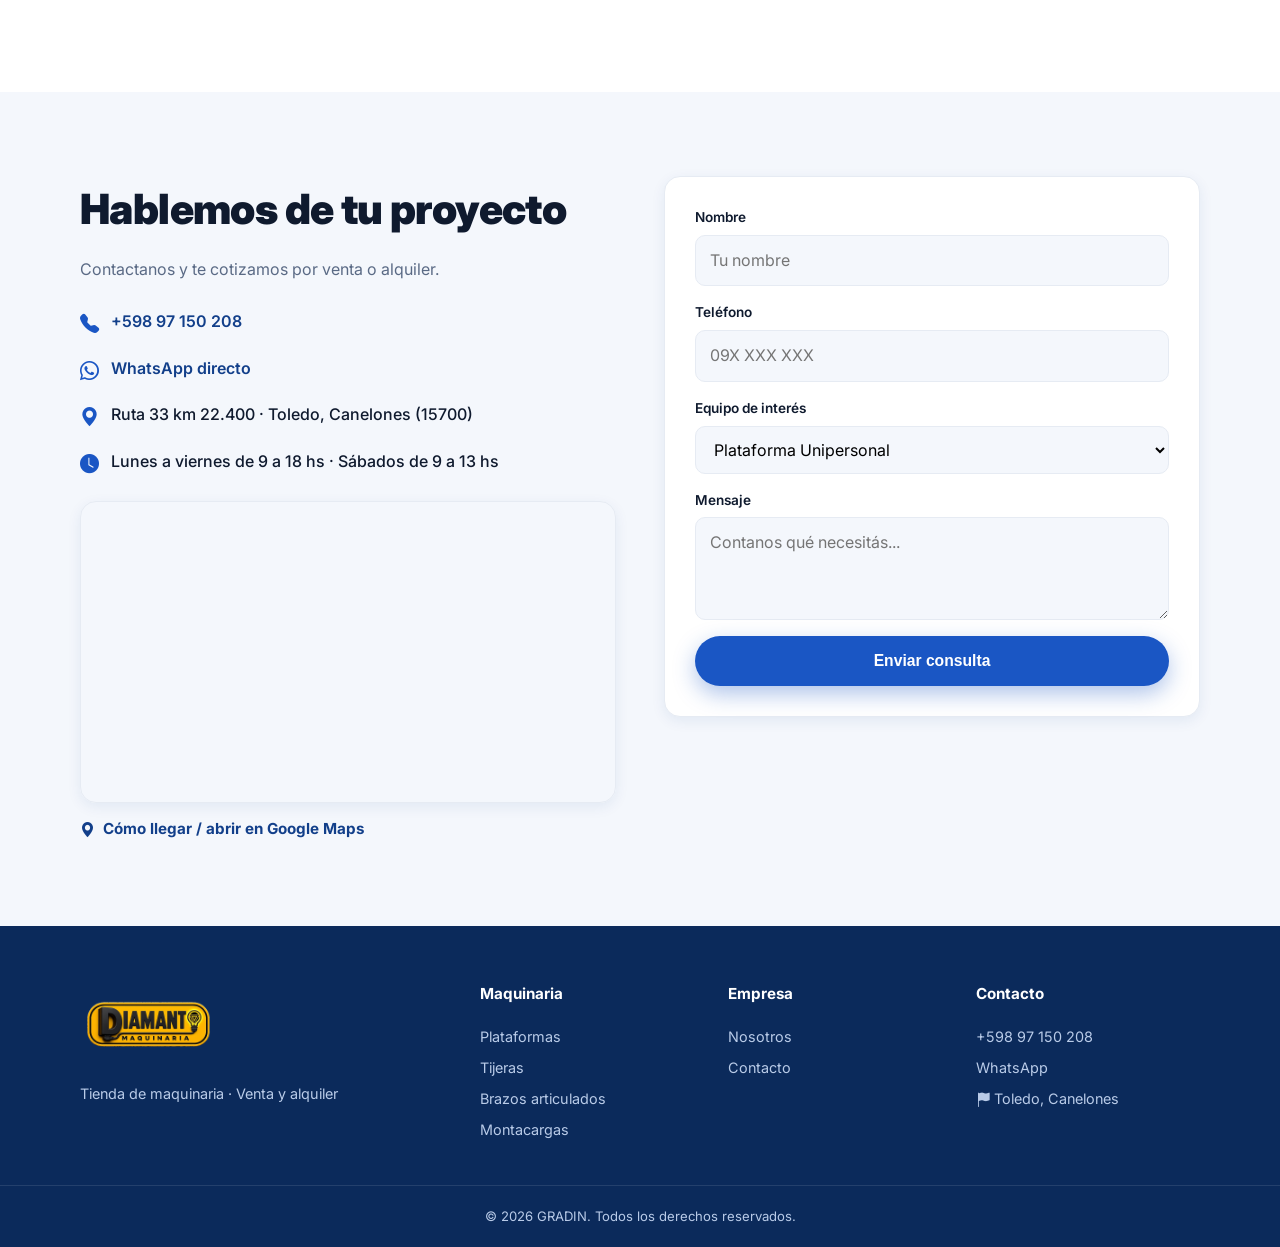
==== commit 3d1f0bb8: "Agrega Open Graph, unifica el dominio sin www y optimiza las imagenes Al compartir un link del sitio" ====
--- a/index.html
+++ b/index.html
@@ -7,7 +7,23 @@
   <meta name="theme-color" content="#0b2a5b" />
   <title>GRADIN · Maquinaria · Venta y Alquiler</title>
 
-  <link rel="canonical" href="https://www.gradinuruguay.com.uy/" />
+  <link rel="canonical" href="https://gradinuruguay.com.uy/" />
+
+  <!-- ===== Open Graph =====
+       Lo que ven WhatsApp, Facebook y LinkedIn al compartir el link. No
+       ejecutan JS, así que tiene que estar acá resuelto. La imagen es
+       assets/og-image.jpg, hecha a 1200×630 (la proporción que esperan). -->
+  <meta property="og:type" content="website" />
+  <meta property="og:site_name" content="GRADIN" />
+  <meta property="og:locale" content="es_UY" />
+  <meta property="og:url" content="https://gradinuruguay.com.uy/" />
+  <meta property="og:title" content="GRADIN · Venta y alquiler de maquinaria en Uruguay" />
+  <meta property="og:description" content="Plataformas elevadoras, tijeras, brazos articulados y montacargas. Financiación propia: 50% de entrega y hasta 18 cuotas. Toledo, Canelones — entregas en todo el país." />
+  <meta property="og:image" content="https://gradinuruguay.com.uy/assets/og-image.jpg" />
+  <meta property="og:image:width" content="1200" />
+  <meta property="og:image:height" content="630" />
+  <meta property="og:image:alt" content="Brazo articulado GRADIN — venta y alquiler de maquinaria" />
+  <meta name="twitter:card" content="summary_large_image" />
 
   <!-- Favicon -->
   <link rel="icon" href="assets/favicon.ico" sizes="any" />
@@ -30,8 +46,8 @@
     "@type": "Store",
     "name": "GRADIN",
     "description": "Venta y alquiler de maquinaria en Uruguay: plataformas elevadoras, tijeras, brazos articulados y montacargas.",
-    "image": "https://www.gradinuruguay.com.uy/assets/logo-diamanto.png",
-    "url": "https://www.gradinuruguay.com.uy/",
+    "image": "https://gradinuruguay.com.uy/assets/logo-diamanto.png",
+    "url": "https://gradinuruguay.com.uy/",
     "telephone": "+59897150208",
     "priceRange": "$$",
     "currenciesAccepted": "UYU, USD",
--- a/styles.css
+++ b/styles.css
@@ -909,7 +909,27 @@
   .header__inner { padding-inline: 12px; }
   .header__brand { gap: 14px; --wordmark: 30px; }
   .brandstrip__logo img { height: calc(var(--wordmark) * .78 / var(--marca, .5)); }
-  .brandstrip { gap: 14px; }
+  /* Slide rotativo: en pantalla chica no entran las tres marcas una al lado de
+     otra sin achicarlas hasta que no se lean. Se apilan en el mismo lugar y
+     script.js las va alternando, así cada una se ve entera. El alto lo fija la
+     marca más alta (TITAN, --marca .31) para que no salte al cambiar de logo. */
+  .brandstrip {
+    position: relative;
+    flex: 1;
+    min-width: 0;
+    height: calc(var(--wordmark) * .78 / .31);
+    gap: 0;
+  }
+  .brandstrip__logo {
+    position: absolute;
+    inset: 0;
+    justify-content: center;
+    opacity: 0;
+    pointer-events: none;
+    transition: opacity .6s var(--ease);
+  }
+  .brandstrip__logo.is-active { opacity: 1; pointer-events: auto; }
+  .brandstrip__logo:hover { transform: none; }
   .brandstrip__soon { display: none; }
   .nav {
     position: absolute;
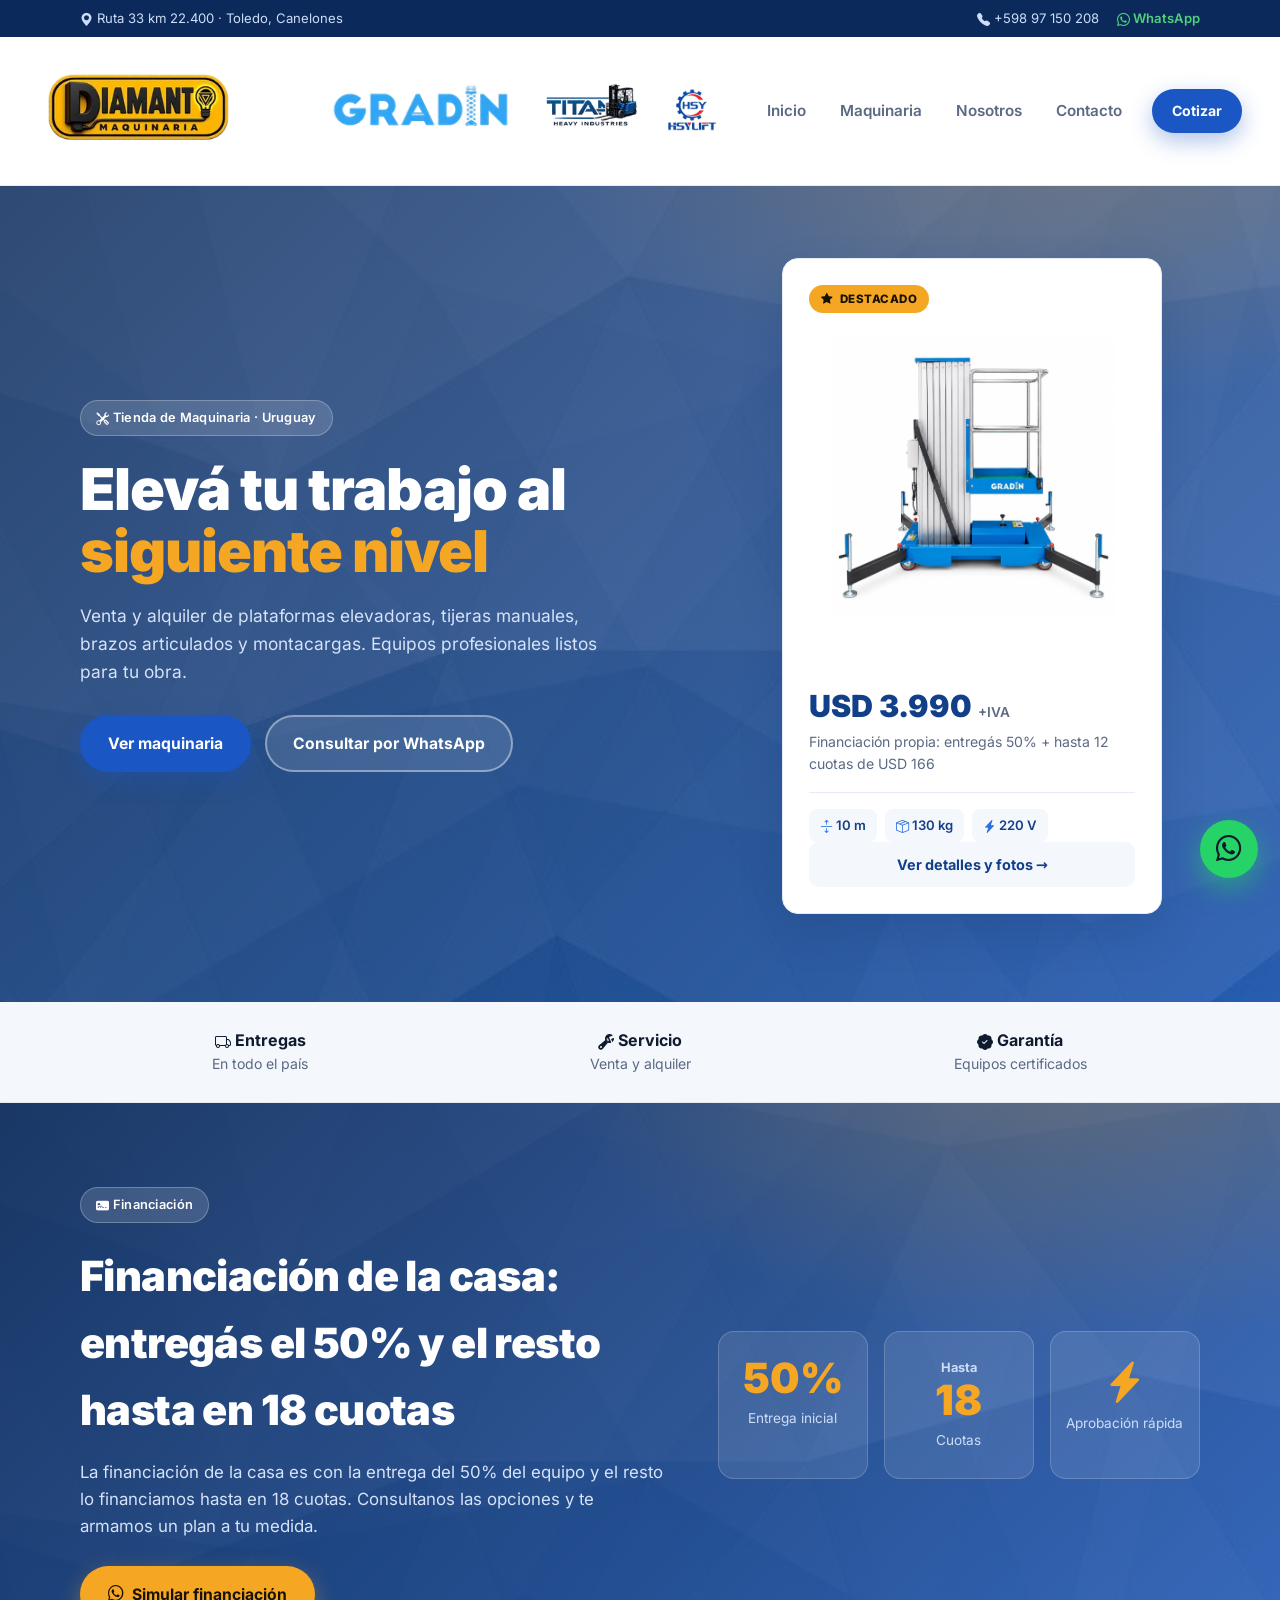
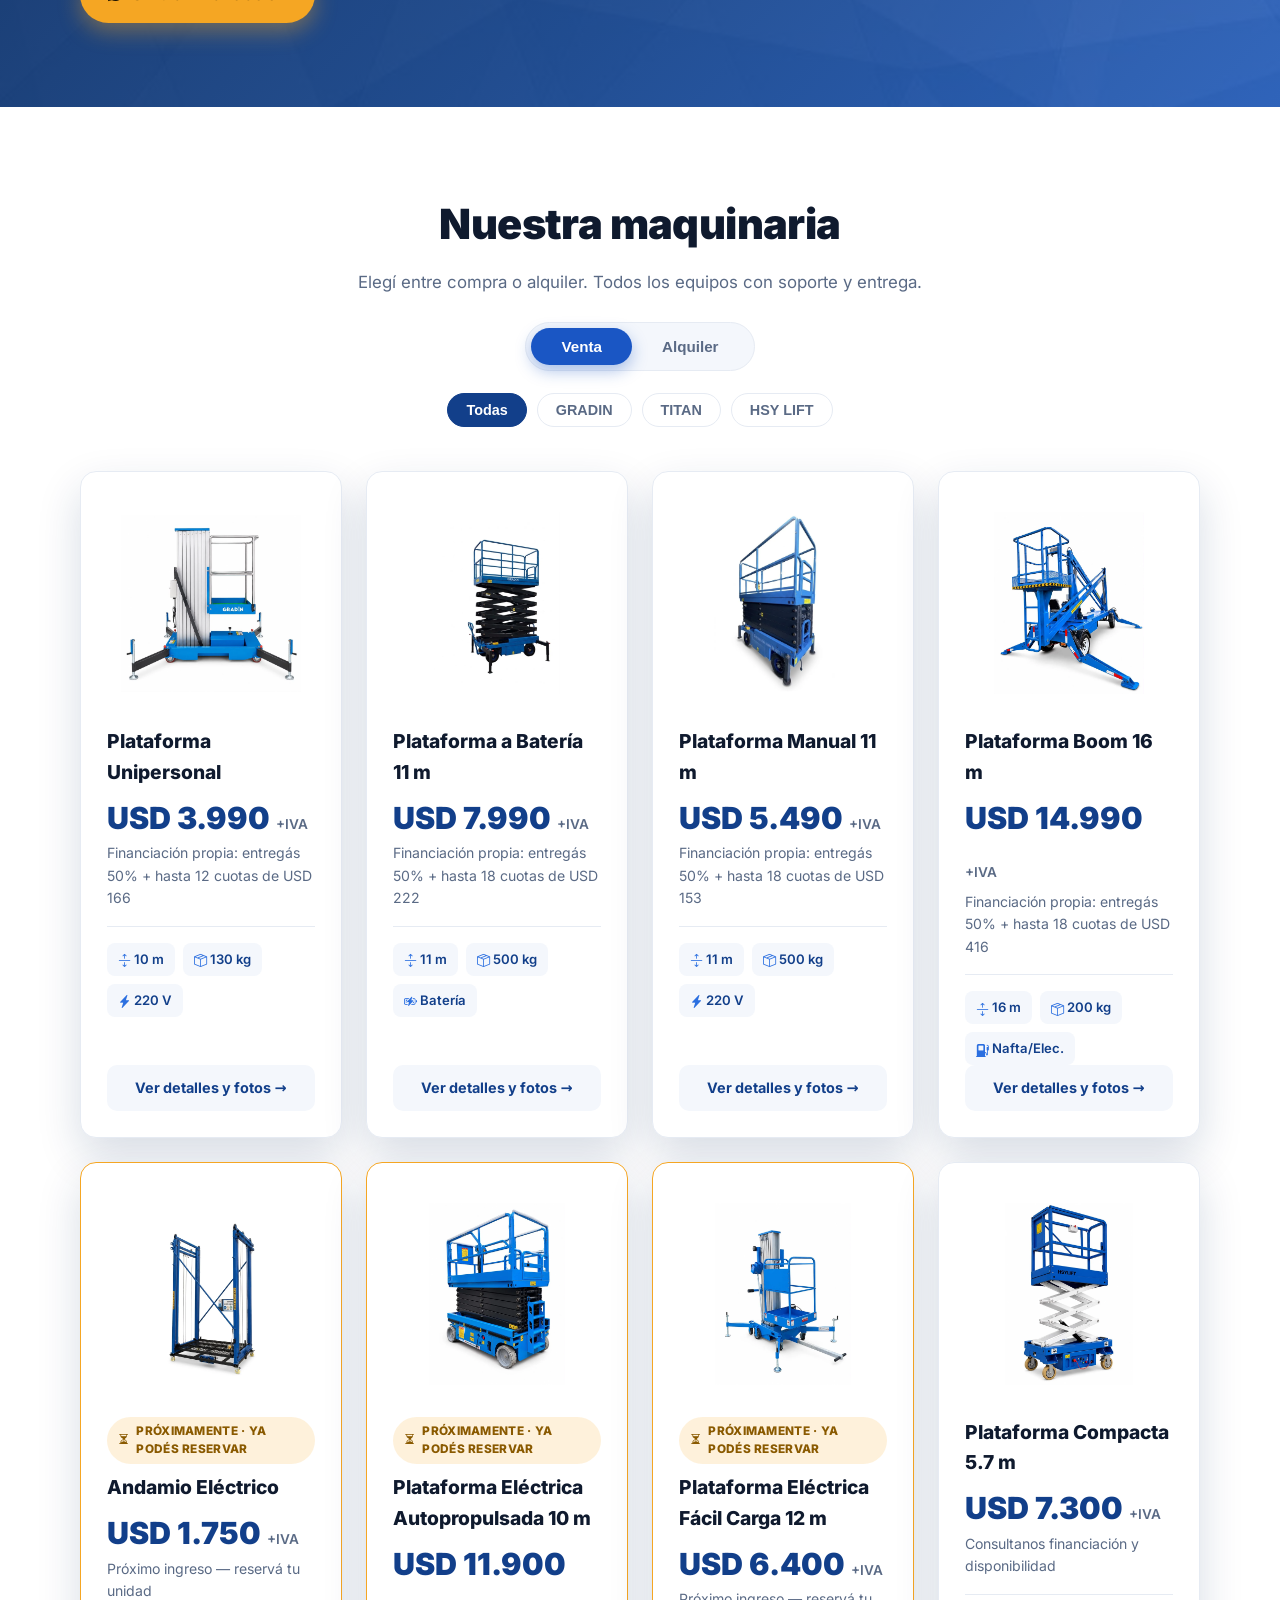
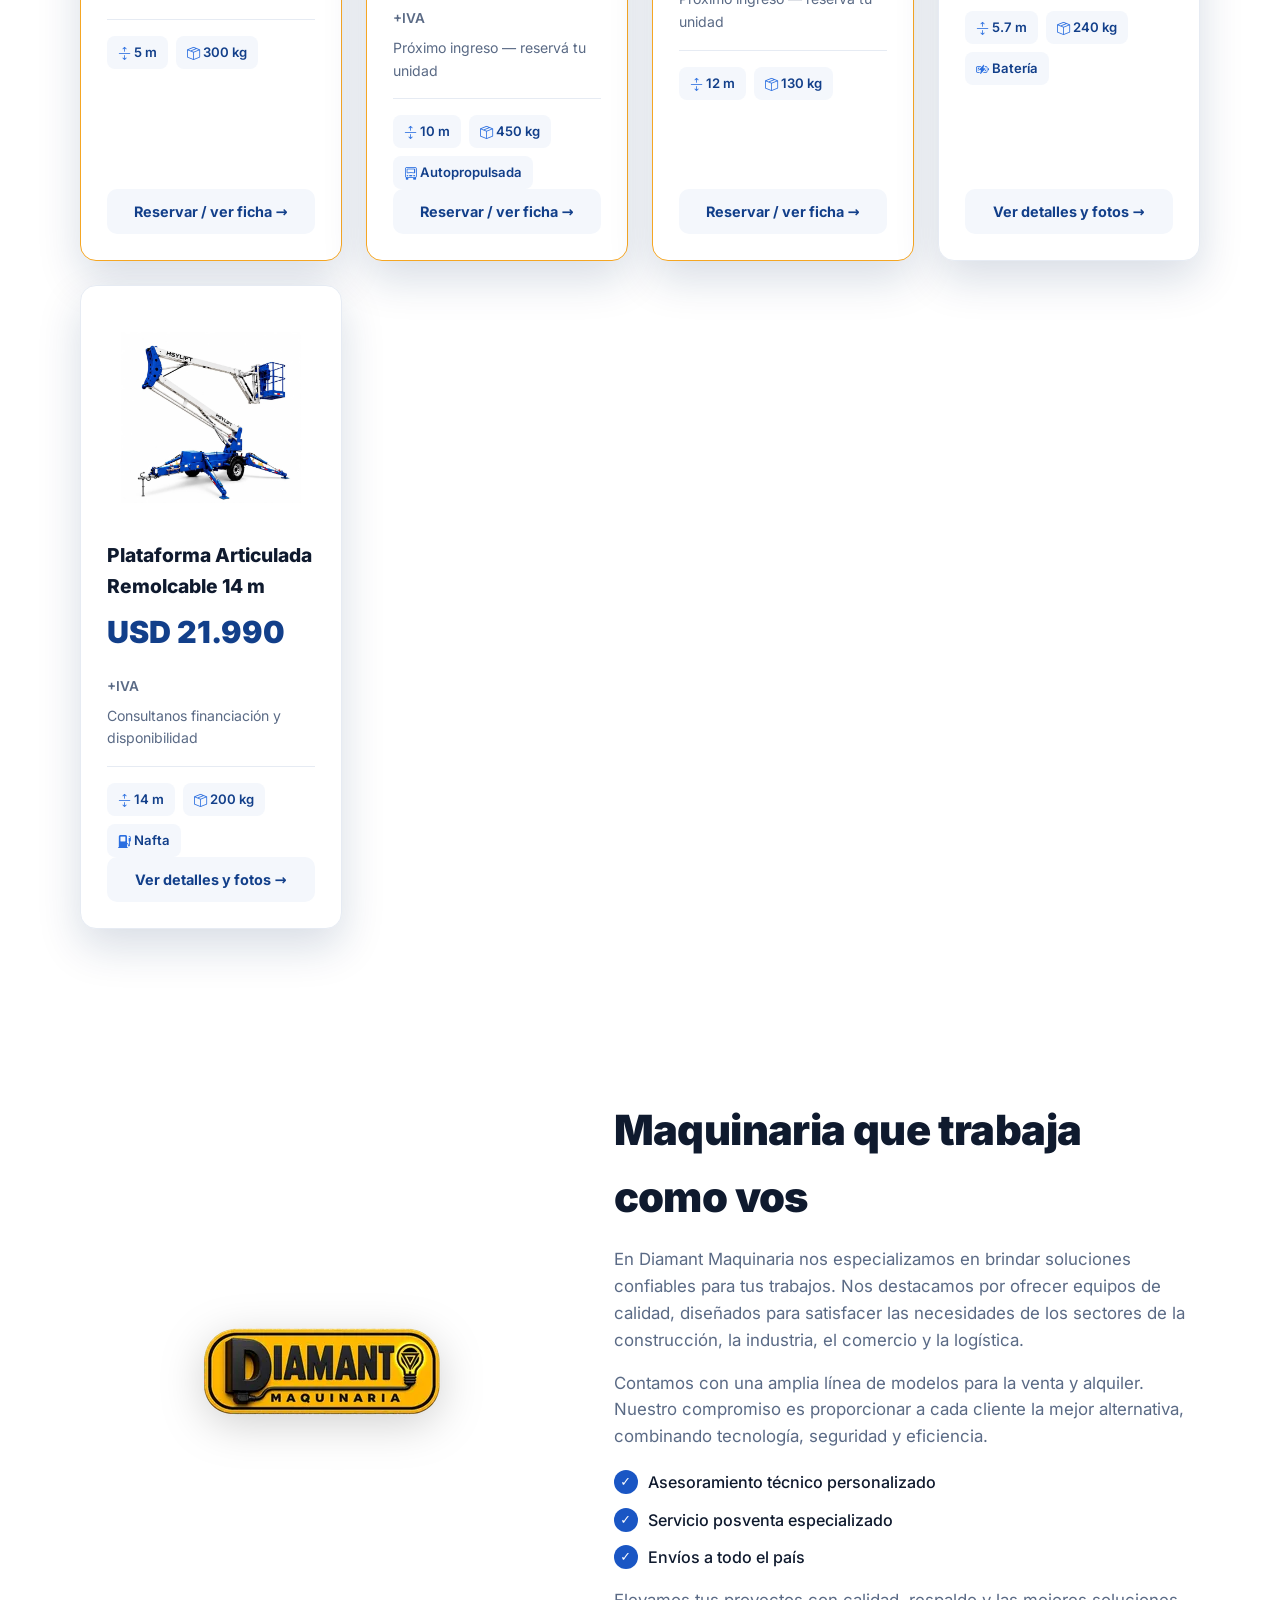
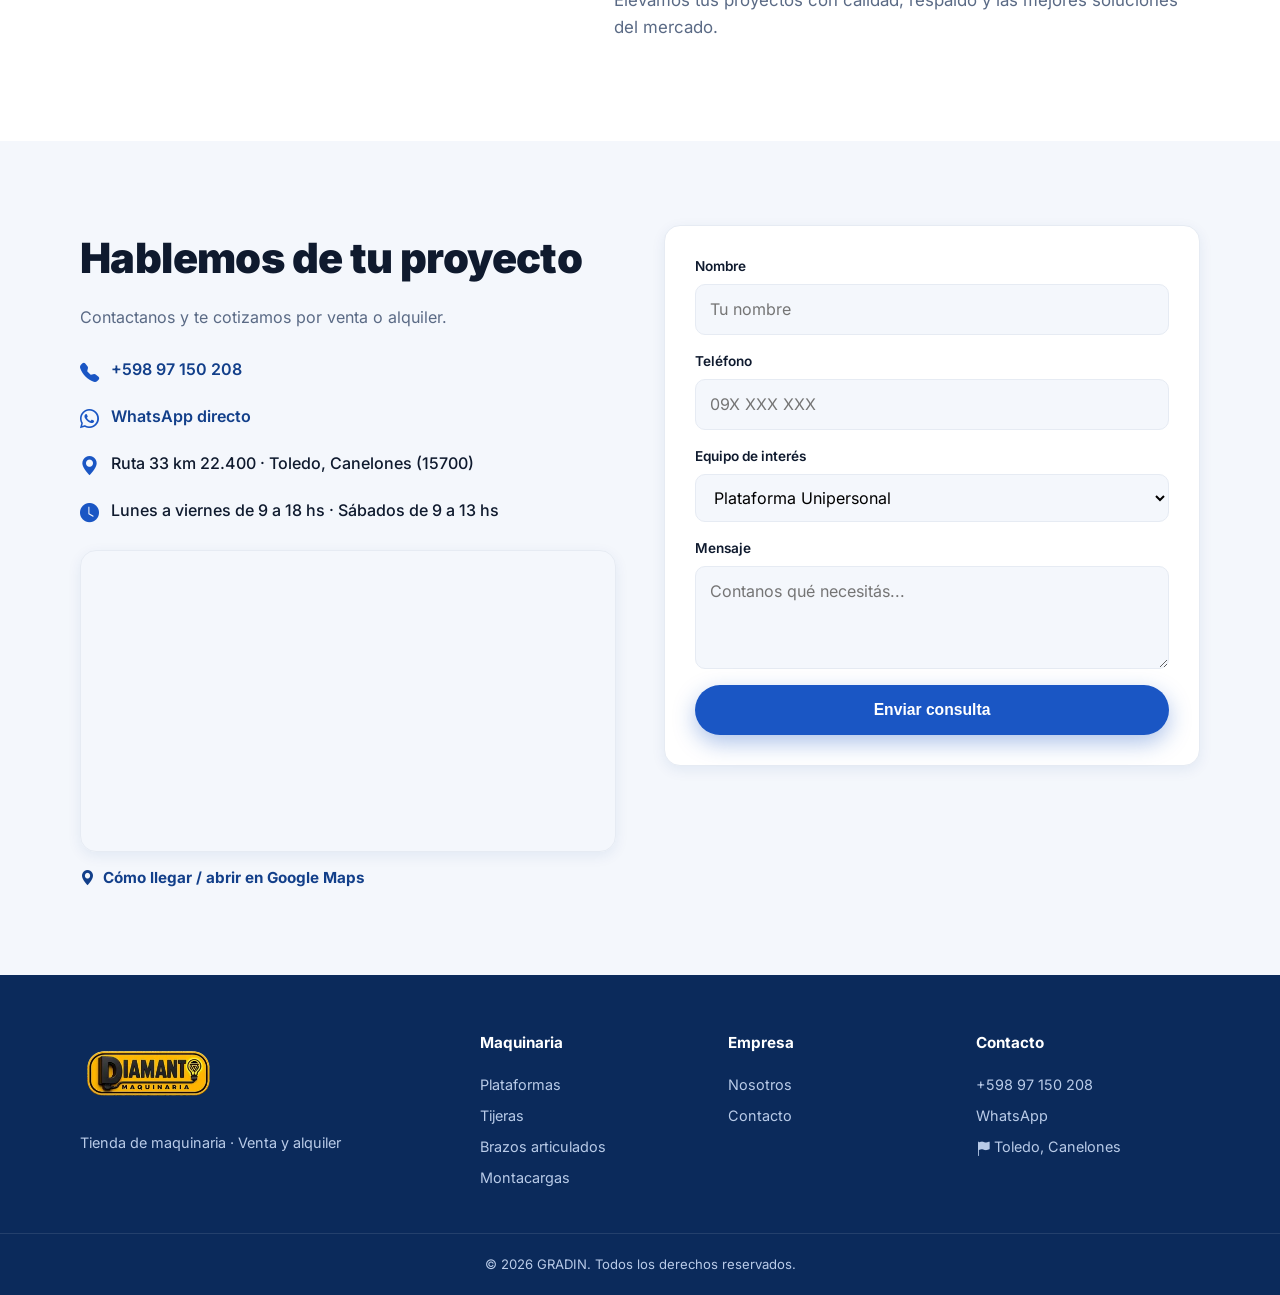
==== commit c567bb0b: "Optimiza la carga en mobile y actualiza el catalogo Rendimiento. El informe de Lighthouse en mobile " ====
--- a/index.html
+++ b/index.html
@@ -30,13 +30,13 @@
   <link rel="icon" type="image/png" href="assets/favicon.png" sizes="64x64" />
   <link rel="apple-touch-icon" href="assets/apple-touch-icon.png" />
 
-  <link rel="preconnect" href="https://fonts.googleapis.com" />
-  <link rel="preconnect" href="https://fonts.gstatic.com" crossorigin />
-  <link rel="preconnect" href="https://cdn.jsdelivr.net" crossorigin />
-  <link href="https://fonts.googleapis.com/css2?family=Inter:wght@400;500;600;700;800;900&display=swap" rel="stylesheet" />
-  <!-- TODO(seguridad): agregar integrity="sha384-..." + crossorigin="anonymous" a este <link>.
-       Hash: curl -s https://cdn.jsdelivr.net/npm/bootstrap-icons@1.11.3/font/bootstrap-icons.min.css | openssl dgst -sha384 -binary | openssl base64 -A -->
-  <link rel="stylesheet" href="https://cdn.jsdelivr.net/npm/bootstrap-icons@1.11.3/font/bootstrap-icons.min.css" />
+  <!-- Inter y los íconos ahora son archivos propios, declarados con @font-face
+       arriba de styles.css. Al no haber hojas de estilo de terceros el navegador
+       no tiene que abrir conexión a otros hosts antes de pintar, y de paso se
+       cae el TODO de integrity que pedía el <link> a la CDN.
+       El preload adelanta la fuente, que si no se pide recién cuando el
+       navegador terminó de parsear styles.css. -->
+  <link rel="preload" href="assets/fonts/inter-latin-var.woff2" as="font" type="font/woff2" crossorigin />
   <link rel="stylesheet" href="styles.css" />
 
   <!-- ===== Datos estructurados (SEO local) ===== -->
@@ -46,7 +46,7 @@
     "@type": "Store",
     "name": "GRADIN",
     "description": "Venta y alquiler de maquinaria en Uruguay: plataformas elevadoras, tijeras, brazos articulados y montacargas.",
-    "image": "https://gradinuruguay.com.uy/assets/logo-diamanto.png",
+    "image": "https://gradinuruguay.com.uy/assets/logo-diamanto.webp",
     "url": "https://gradinuruguay.com.uy/",
     "telephone": "+59897150208",
     "priceRange": "$$",
@@ -106,7 +106,7 @@
     <div class="container header__inner">
       <div class="header__brand">
         <a href="#inicio" class="logo">
-          <img src="./assets/logo-diamanto.png" alt="DIAMANTO Maquinaria" width="600" height="400" fetchpriority="high">
+          <img src="./assets/logo-diamanto.webp" alt="DIAMANTO Maquinaria" width="260" height="173" fetchpriority="high">
         </a>
         <div class="brandstrip" id="brandStrip"><!-- JS render (marcas) --></div>
       </div>
@@ -151,17 +151,17 @@
              resincroniza precio, cuota y specs desde PRODUCTS al cargar, para que
              no puedan quedar desfasados del catálogo. Para cambiar el equipo
              destacado, editá data-product con el id del producto. -->
-        <a class="pcard pcard--link pcard--featured" id="heroCard" data-product="manual-9m" href="maquinaria/plataforma-manual-11m/">
+        <a class="pcard pcard--link pcard--featured" id="heroCard" data-product="unipersonal" href="maquinaria/plataforma-unipersonal/">
           <span class="pcard__badge"><i class="bi bi-star-fill"></i> Destacado</span>
           <div class="pcard__img pcard__img--photo">
-            <img src="assets/productos/manual-9m-1.jpg" alt="Plataforma Manual 11 m" width="896" height="1181" onerror="this.style.display='none'">
-            <i class="bi bi-layers-fill pcard__img-ph"></i>
+            <img src="assets/productos/unipersonal-1.webp" alt="Plataforma Unipersonal" width="1265" height="1243" onerror="this.style.display='none'">
+            <i class="bi bi-box-arrow-up pcard__img-ph"></i>
           </div>
-          <h3>Plataforma Manual 11 m</h3>
-          <p class="pcard__price">USD 5.490 <small>+IVA</small></p>
-          <p class="pcard__sub">Financiación propia: entregás 50% + hasta 18 cuotas de USD 153</p>
+          <h3>Plataforma Unipersonal</h3>
+          <p class="pcard__price">USD 3.990 <small>+IVA</small></p>
+          <p class="pcard__sub">Financiación propia: entregás 50% + hasta 12 cuotas de USD 166</p>
           <div class="pcard__specs">
-            <span><i class="bi bi-arrows-expand"></i> 11 m</span><span><i class="bi bi-box-seam"></i> 500 kg</span><span><i class="bi bi-lightning-charge-fill"></i> 220 V</span>
+            <span><i class="bi bi-arrows-expand"></i> 10 m</span><span><i class="bi bi-box-seam"></i> 130 kg</span><span><i class="bi bi-lightning-charge-fill"></i> 220 V</span>
           </div>
           <span class="pcard__cta">Ver detalles y fotos →</span>
         </a>
@@ -221,7 +221,7 @@
     <div class="container about">
       <div class="about__media">
         <div class="about__flag"><i class="bi bi-flag-fill"></i></div>
-        <img src="assets/logo-diamanto.png" alt="Logo DIAMANTO" class="about__logo-img" width="600" height="400" loading="lazy">
+        <img src="assets/logo-diamanto.webp" alt="Logo DIAMANTO" class="about__logo-img" width="260" height="173" loading="lazy">
       </div>
       <div class="about__text">
         <h2 class="section__title">Maquinaria que trabaja como vos</h2>
@@ -291,7 +291,7 @@
   <footer class="footer">
     <div class="container footer__inner">
       <div>
-        <a href="#inicio" class="logo logo--footer"><img src="assets/logo-diamanto.png" alt="DIAMANTO Maquinaria" width="600" height="400" loading="lazy" style="height:90px;width:auto;"></a>
+        <a href="#inicio" class="logo logo--footer"><img src="assets/logo-diamanto.webp" alt="DIAMANTO Maquinaria" width="260" height="173" loading="lazy" style="height:90px;width:auto;"></a>
         <p class="footer__tag">Tienda de maquinaria · Venta y alquiler</p>
       </div>
       <div class="footer__cols">
--- a/styles.css
+++ b/styles.css
@@ -1,3 +1,93 @@
+/* ===== Fuentes propias =====
+   Antes esto eran dos <link> a fonts.googleapis.com y a cdn.jsdelivr.net. Cada
+   uno obliga al navegador a resolver DNS + TLS contra otro host ANTES de pintar
+   el primer píxel, y en la prueba de mobile (4G lenta, CPU 4x más lenta) ahí se
+   iba el grueso de los 3 s de First Contentful Paint. Ahora los archivos son
+   locales y van declarados acá, así que el sitio carga una sola hoja de estilo.
+
+   Las rutas son relativas a ESTE archivo, no al HTML: por eso funcionan igual
+   desde la home que desde maquinaria/<slug>/, sin que build.mjs las reescriba.
+
+   Inter va como fuente variable (un solo archivo cubre los pesos 400 a 900) y
+   sólo con el subconjunto latino, que es lo que necesita un sitio en español. */
+@font-face {
+  font-family: 'Inter';
+  font-style: normal;
+  font-weight: 100 900;
+  font-display: swap;
+  src: url('assets/fonts/inter-latin-var.woff2') format('woff2');
+  unicode-range: U+0000-00FF, U+0131, U+0152-0153, U+02BB-02BC, U+02C6, U+02DA,
+                 U+02DC, U+0304, U+0308, U+0329, U+2000-206F, U+2074, U+20AC,
+                 U+2122, U+2191, U+2193, U+2212, U+2215, U+FEFF, U+FFFD;
+}
+
+/* ===== Íconos (Bootstrap Icons 1.11.3) =====
+   El CSS original de la CDN pesa 85 KB porque declara los ~2000 íconos del set;
+   el sitio usa 39. Abajo quedan sólo esos. Si agregás un ícono nuevo en el HTML
+   tenés que sumar acá su regla, que sale de:
+     https://cdn.jsdelivr.net/npm/bootstrap-icons@1.11.3/font/bootstrap-icons.css
+   Si el ícono no aparece, es que falta la línea. */
+@font-face {
+  font-family: 'bootstrap-icons';
+  font-display: block;
+  src: url('assets/fonts/bootstrap-icons.woff2') format('woff2');
+}
+
+.bi::before,
+[class^="bi-"]::before,
+[class*=" bi-"]::before {
+  display: inline-block;
+  font-family: 'bootstrap-icons' !important;
+  font-style: normal;
+  font-weight: normal !important;
+  font-variant: normal;
+  text-transform: none;
+  line-height: 1;
+  vertical-align: -.125em;
+  -webkit-font-smoothing: antialiased;
+  -moz-osx-font-smoothing: grayscale;
+}
+
+.bi-arrow-left::before { content: "\f12f"; }
+.bi-arrow-repeat::before { content: "\f130"; }
+.bi-arrow-up-circle::before { content: "\f13a"; }
+.bi-arrows-collapse::before { content: "\f14b"; }
+.bi-arrows-expand::before { content: "\f14c"; }
+.bi-arrows-fullscreen::before { content: "\f14d"; }
+.bi-battery-charging::before { content: "\f185"; }
+.bi-bezier2::before { content: "\f18c"; }
+.bi-bounding-box::before { content: "\f1b6"; }
+.bi-box-arrow-up::before { content: "\f1c6"; }
+.bi-box-seam::before { content: "\f1c7"; }
+.bi-box-seam-fill::before { content: "\f7d3"; }
+.bi-building-up::before { content: "\f87a"; }
+.bi-calendar-week::before { content: "\f1f3"; }
+.bi-chevron-left::before { content: "\f284"; }
+.bi-chevron-right::before { content: "\f285"; }
+.bi-clock-fill::before { content: "\f291"; }
+.bi-compass::before { content: "\f2d1"; }
+.bi-credit-card-2-front-fill::before { content: "\f2d9"; }
+.bi-exclamation-triangle::before { content: "\f33b"; }
+.bi-flag-fill::before { content: "\f3cb"; }
+.bi-fuel-pump-fill::before { content: "\f83d"; }
+.bi-geo-alt-fill::before { content: "\f3e7"; }
+.bi-hand-index-thumb::before { content: "\f402"; }
+.bi-hourglass-split::before { content: "\f41f"; }
+.bi-layers::before { content: "\f45b"; }
+.bi-layers-fill::before { content: "\f459"; }
+.bi-lightning-charge-fill::before { content: "\f46c"; }
+.bi-patch-check-fill::before { content: "\f4b5"; }
+.bi-rulers::before { content: "\f523"; }
+.bi-speedometer::before { content: "\f57f"; }
+.bi-star-fill::before { content: "\f586"; }
+.bi-telephone-fill::before { content: "\f5b4"; }
+.bi-tools::before { content: "\f5db"; }
+.bi-truck::before { content: "\f5ea"; }
+.bi-truck-front::before { content: "\f821"; }
+.bi-whatsapp::before { content: "\f618"; }
+.bi-wrench-adjustable::before { content: "\f790"; }
+.bi-x-lg::before { content: "\f659"; }
+
 /* ===== Design tokens ===== */
 :root {
   --blue-900: #0b2a5b;
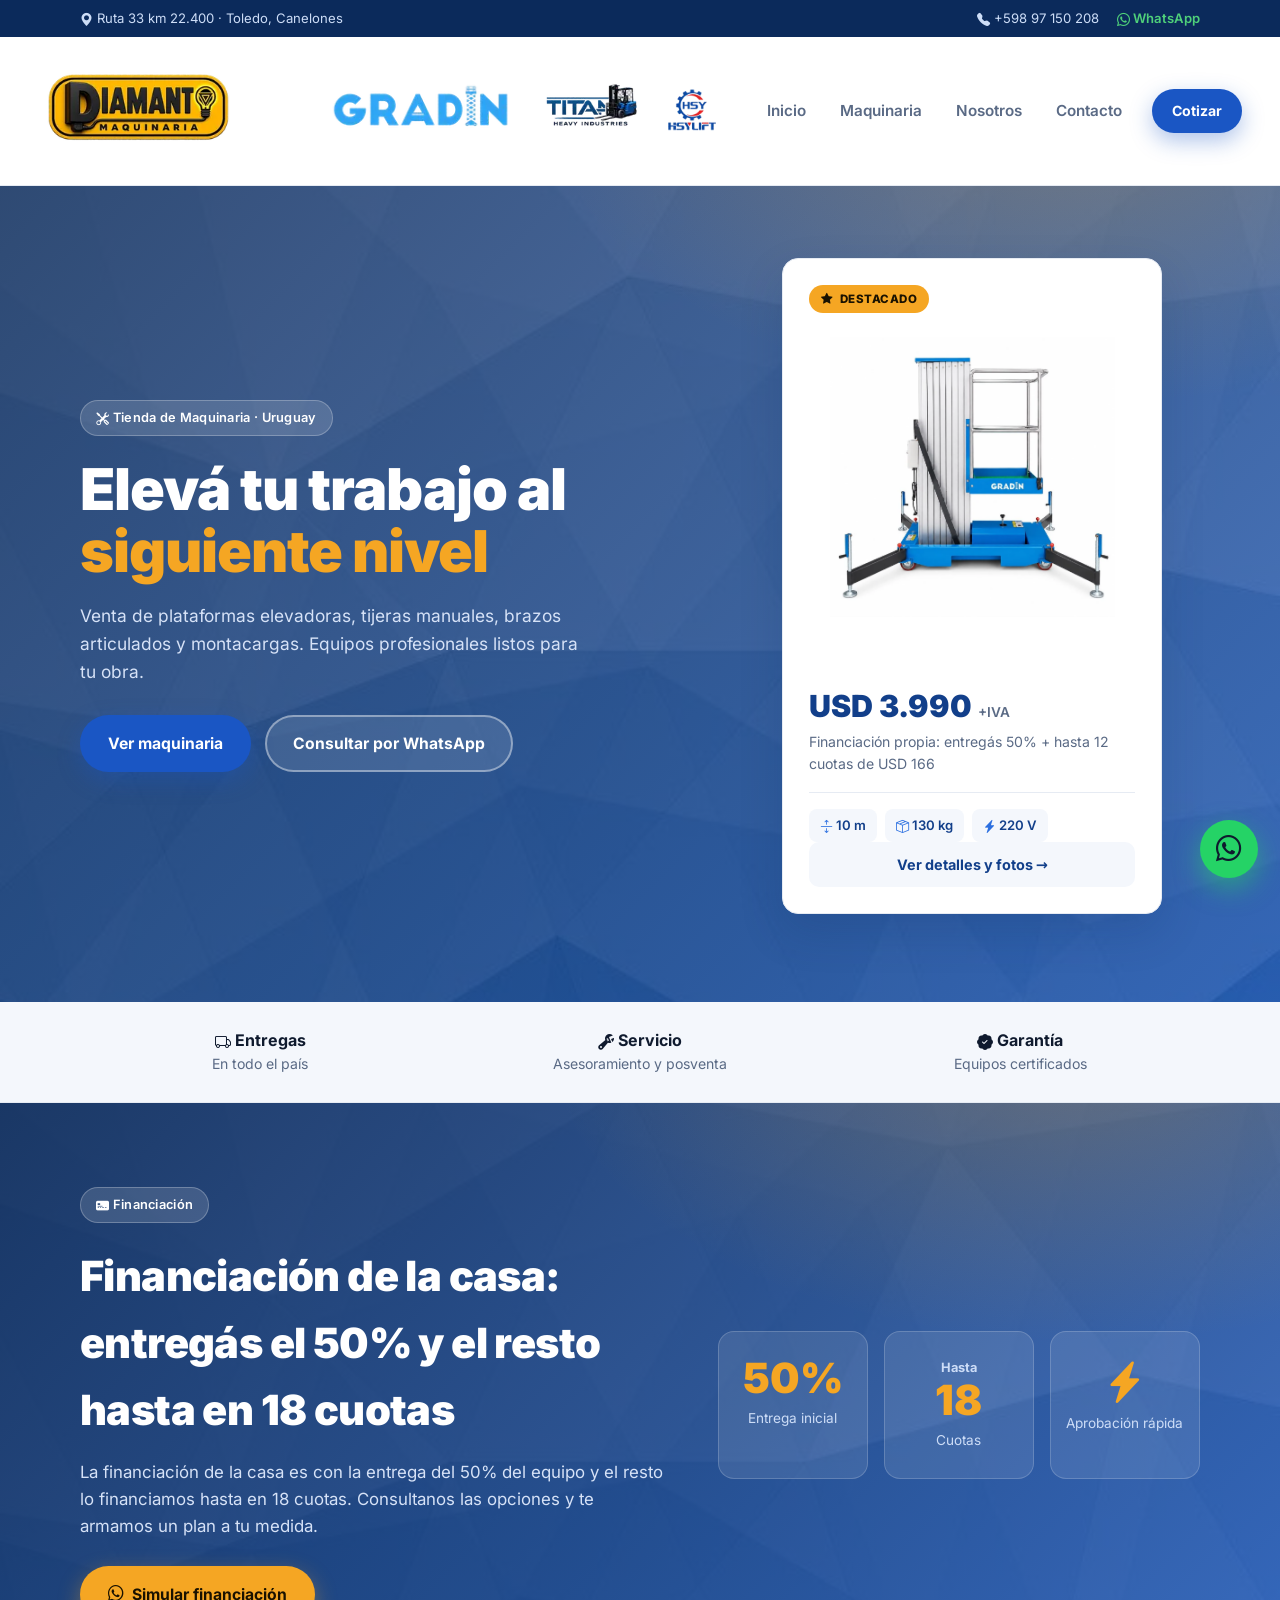
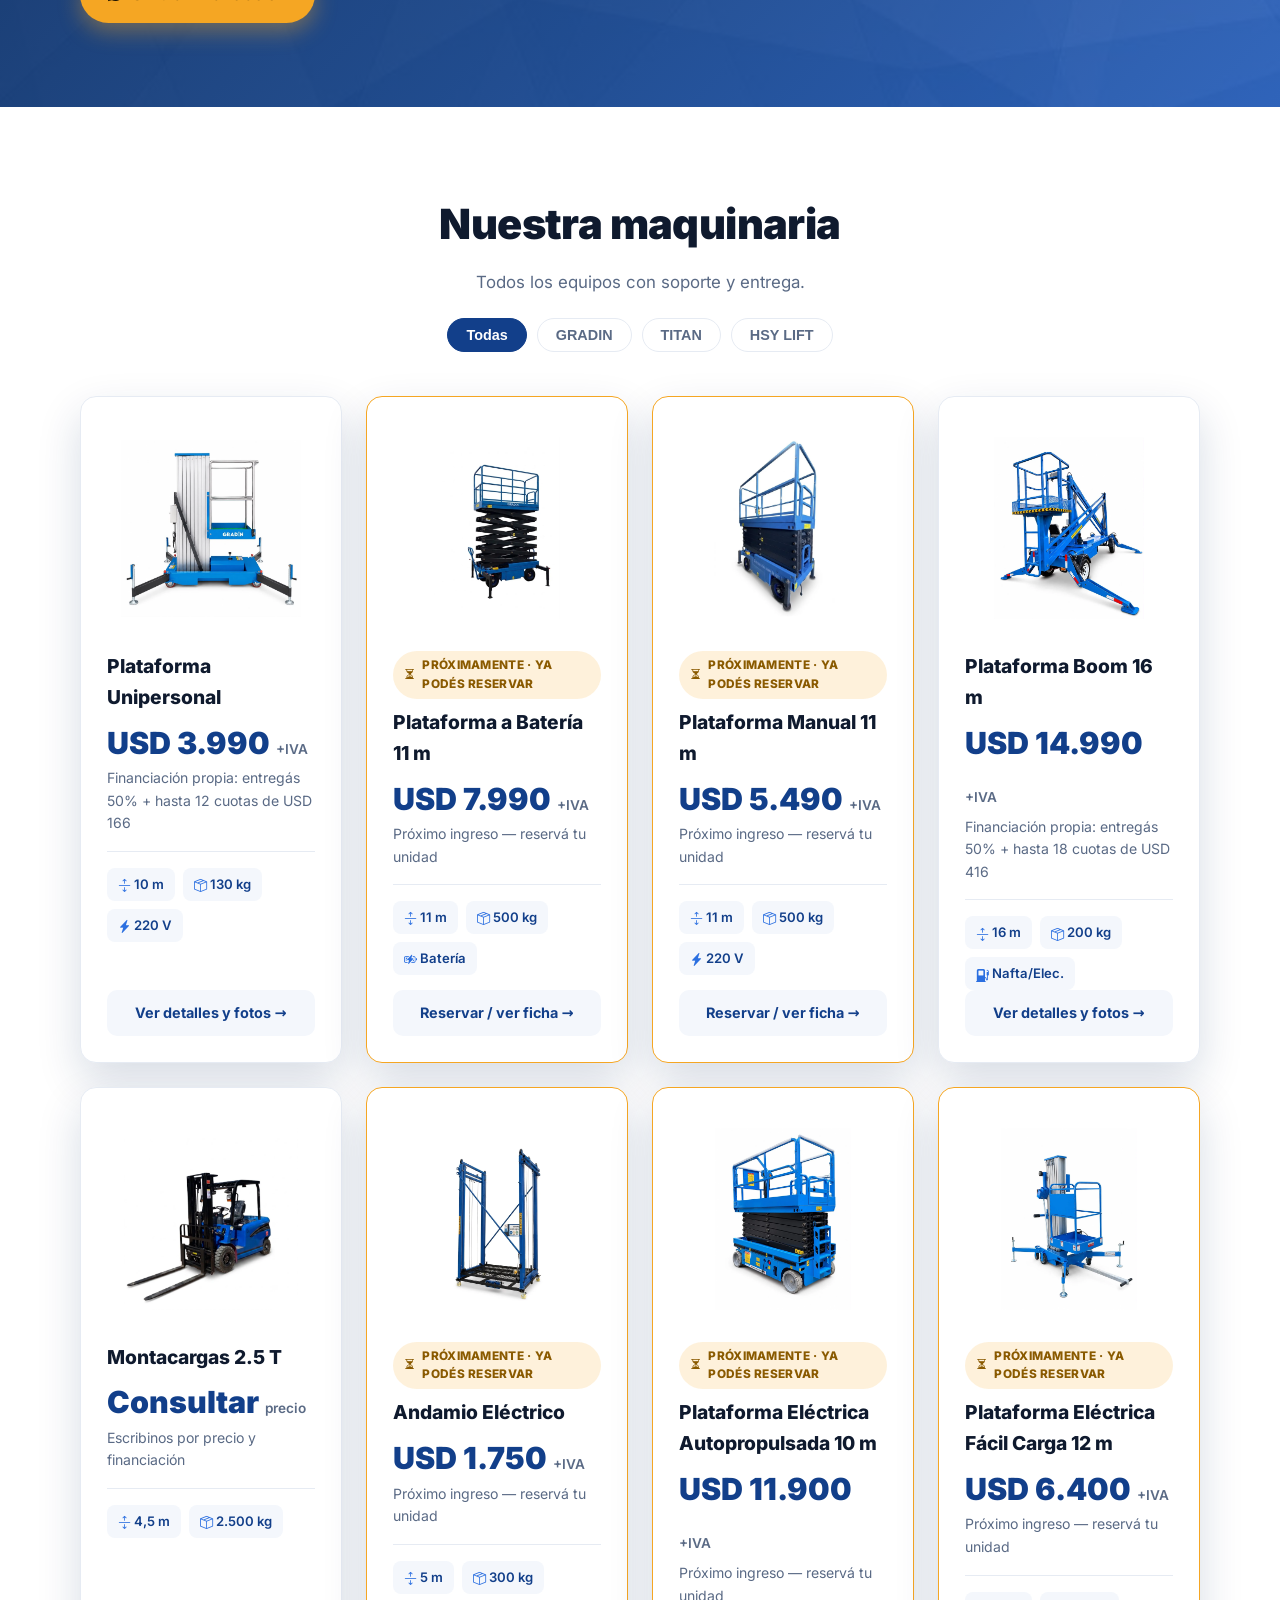
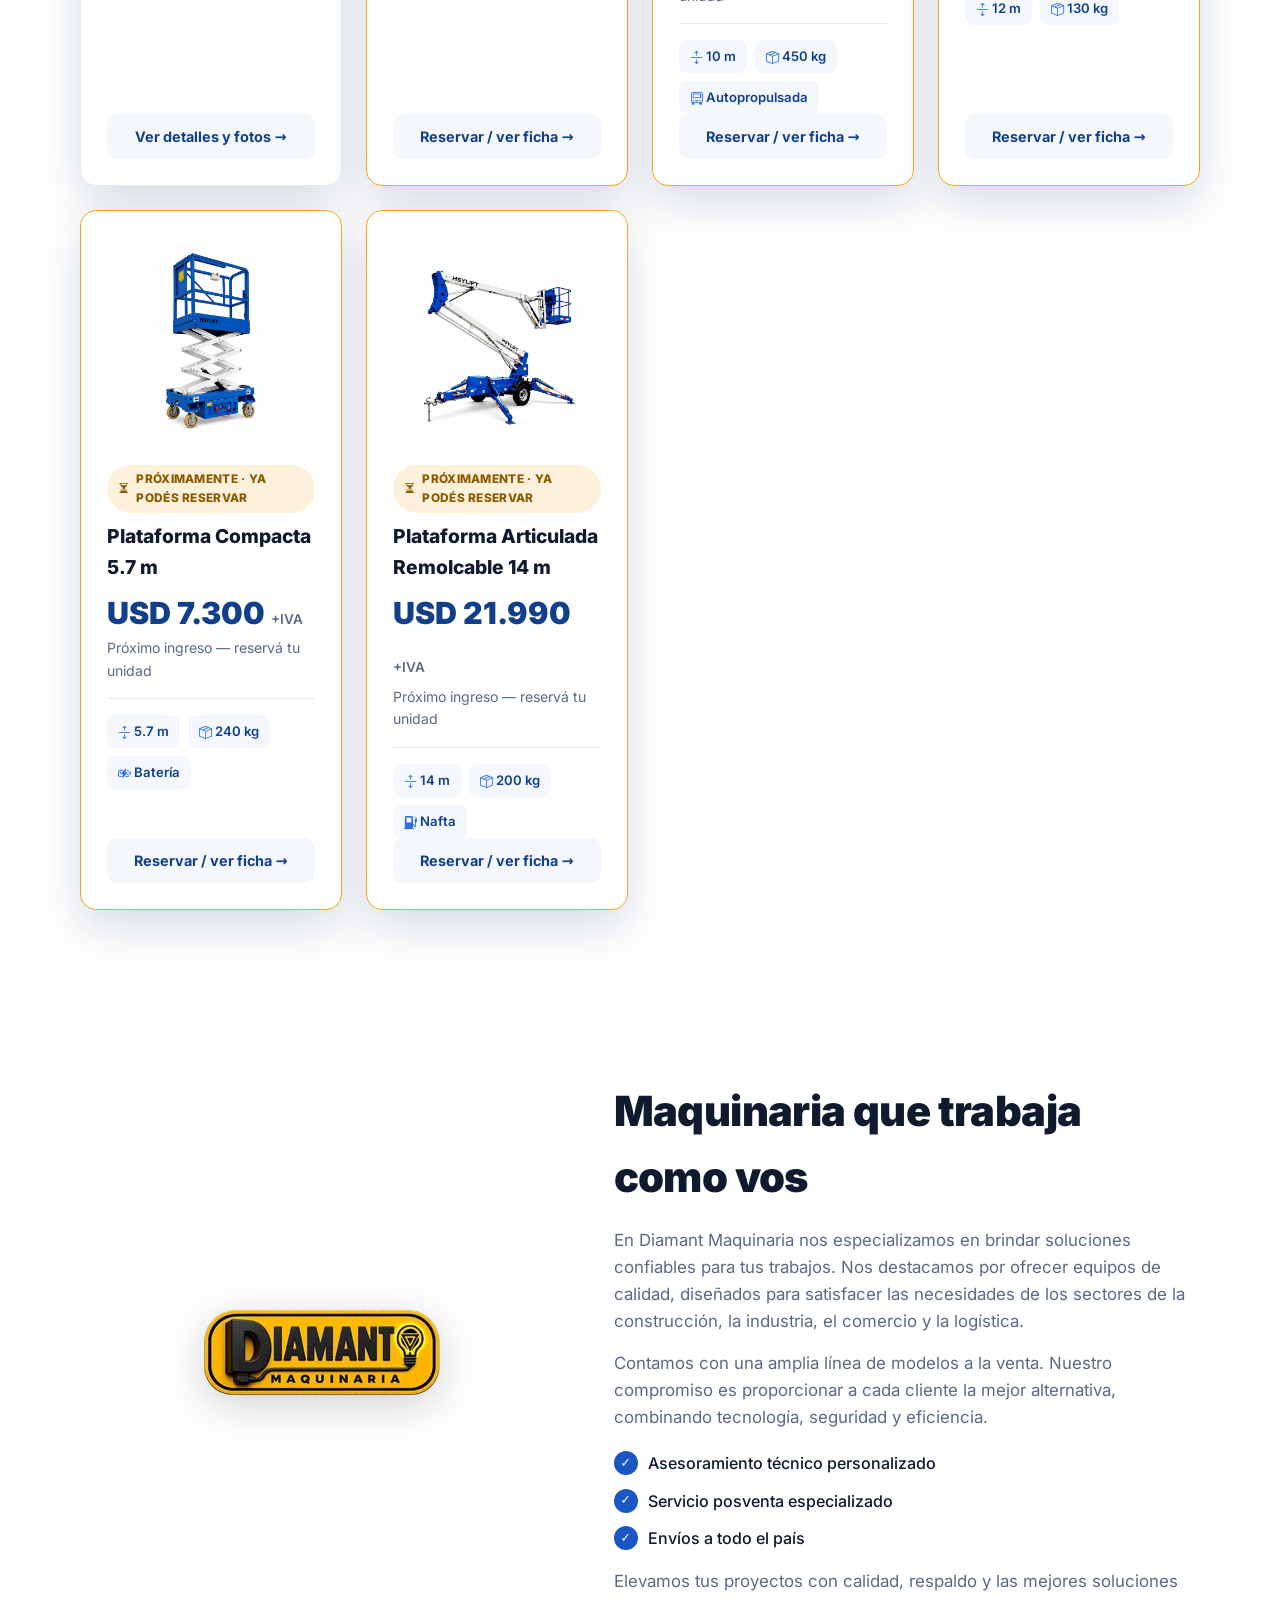
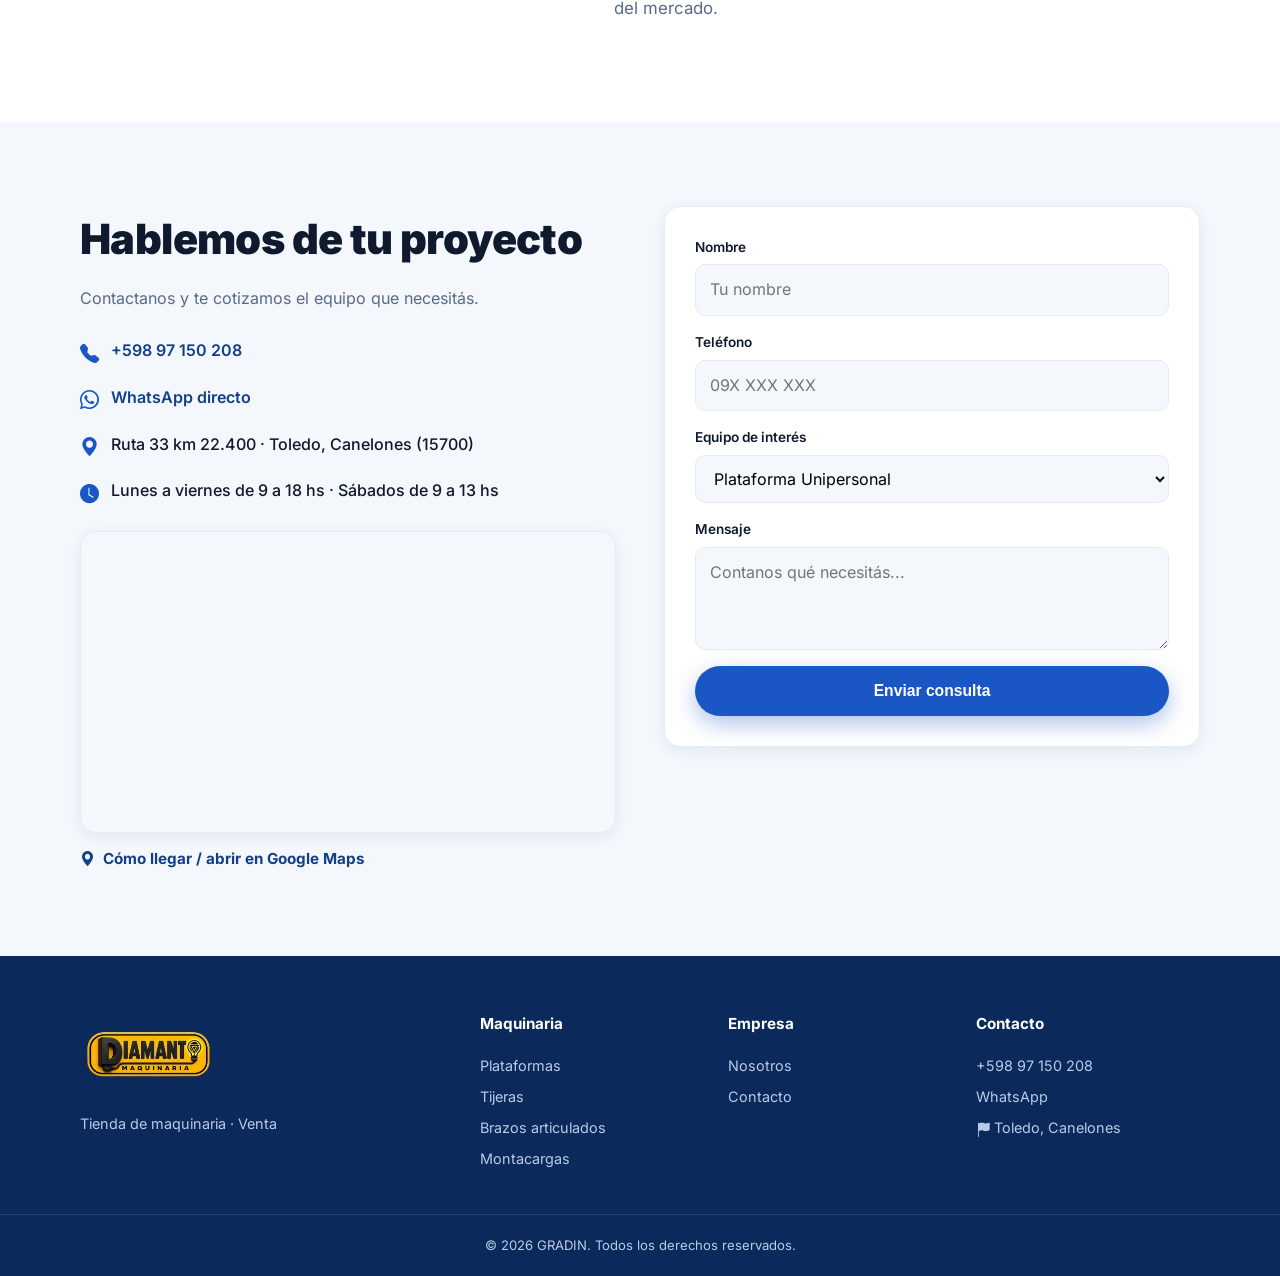
==== commit 5478f5b7: "Saca el alquiler del sitio y muestra las tres marcas juntas en mobile Se elimina la modalidad de alq" ====
--- a/index.html
+++ b/index.html
@@ -3,9 +3,9 @@
 <head>
   <meta charset="UTF-8" />
   <meta name="viewport" content="width=device-width, initial-scale=1.0" />
-  <meta name="description" content="GRADIN — Tienda de maquinaria en Uruguay. Venta y alquiler de plataformas elevadoras, tijeras, brazos articulados y montacargas. Canelones / Toledo." />
+  <meta name="description" content="GRADIN — Tienda de maquinaria en Uruguay. Venta de plataformas elevadoras, tijeras, brazos articulados y montacargas. Canelones / Toledo." />
   <meta name="theme-color" content="#0b2a5b" />
-  <title>GRADIN · Maquinaria · Venta y Alquiler</title>
+  <title>GRADIN · Maquinaria · Venta</title>
 
   <link rel="canonical" href="https://gradinuruguay.com.uy/" />
 
@@ -17,12 +17,12 @@
   <meta property="og:site_name" content="GRADIN" />
   <meta property="og:locale" content="es_UY" />
   <meta property="og:url" content="https://gradinuruguay.com.uy/" />
-  <meta property="og:title" content="GRADIN · Venta y alquiler de maquinaria en Uruguay" />
+  <meta property="og:title" content="GRADIN · Venta de maquinaria en Uruguay" />
   <meta property="og:description" content="Plataformas elevadoras, tijeras, brazos articulados y montacargas. Financiación propia: 50% de entrega y hasta 18 cuotas. Toledo, Canelones — entregas en todo el país." />
   <meta property="og:image" content="https://gradinuruguay.com.uy/assets/og-image.jpg" />
   <meta property="og:image:width" content="1200" />
   <meta property="og:image:height" content="630" />
-  <meta property="og:image:alt" content="Brazo articulado GRADIN — venta y alquiler de maquinaria" />
+  <meta property="og:image:alt" content="Brazo articulado GRADIN — venta de maquinaria" />
   <meta name="twitter:card" content="summary_large_image" />
 
   <!-- Favicon -->
@@ -45,7 +45,7 @@
     "@context": "https://schema.org",
     "@type": "Store",
     "name": "GRADIN",
-    "description": "Venta y alquiler de maquinaria en Uruguay: plataformas elevadoras, tijeras, brazos articulados y montacargas.",
+    "description": "Venta de maquinaria en Uruguay: plataformas elevadoras, tijeras, brazos articulados y montacargas.",
     "image": "https://gradinuruguay.com.uy/assets/logo-diamanto.webp",
     "url": "https://gradinuruguay.com.uy/",
     "telephone": "+59897150208",
@@ -137,7 +137,7 @@
           Elevá tu trabajo al <span class="text-accent">siguiente nivel</span>
         </h1>
         <p class="hero__text">
-          Venta y alquiler de plataformas elevadoras, tijeras manuales, brazos
+          Venta de plataformas elevadoras, tijeras manuales, brazos
           articulados y montacargas. Equipos profesionales listos para tu obra.
         </p>
         <div class="hero__actions">
@@ -174,7 +174,7 @@
   <section class="trust">
     <div class="container trust__inner">
       <div class="trust__item"><strong><i class="bi bi-truck"></i> Entregas</strong><span>En todo el país</span></div>
-      <div class="trust__item"><strong><i class="bi bi-wrench-adjustable"></i> Servicio</strong><span>Venta y alquiler</span></div>
+      <div class="trust__item"><strong><i class="bi bi-wrench-adjustable"></i> Servicio</strong><span>Asesoramiento y posventa</span></div>
       <div class="trust__item"><strong><i class="bi bi-patch-check-fill"></i> Garantía</strong><span>Equipos certificados</span></div>
     </div>
   </section>
@@ -201,12 +201,7 @@
     <div class="container">
       <div class="section__head">
         <h2 class="section__title">Nuestra maquinaria</h2>
-        <p class="section__desc">Elegí entre compra o alquiler. Todos los equipos con soporte y entrega.</p>
-
-        <div class="toggle" id="modeToggle" role="group" aria-label="Modalidad: venta o alquiler">
-          <button type="button" class="toggle__btn is-active" data-mode="venta" aria-pressed="true">Venta</button>
-          <button type="button" class="toggle__btn" data-mode="alquiler" aria-pressed="false">Alquiler</button>
-        </div>
+        <p class="section__desc">Todos los equipos con soporte y entrega.</p>
 
         <div class="brandbar" id="brandBar" role="group" aria-label="Filtrar por marca"><!-- JS render (filtro por marca) --></div>
       </div>
@@ -226,7 +221,7 @@
       <div class="about__text">
         <h2 class="section__title">Maquinaria que trabaja como vos</h2>
         <p>En Diamant Maquinaria nos especializamos en brindar soluciones confiables para tus trabajos. Nos destacamos por ofrecer equipos de calidad, diseñados para satisfacer las necesidades de los sectores de la construcción, la industria, el comercio y la logística.</p>
-        <p>Contamos con una amplia línea de modelos para la venta y alquiler. Nuestro compromiso es proporcionar a cada cliente la mejor alternativa, combinando tecnología, seguridad y eficiencia.</p>
+        <p>Contamos con una amplia línea de modelos a la venta. Nuestro compromiso es proporcionar a cada cliente la mejor alternativa, combinando tecnología, seguridad y eficiencia.</p>
         <ul class="checklist">
           <li>Asesoramiento técnico personalizado</li>
           <li>Servicio posventa especializado</li>
@@ -242,7 +237,7 @@
     <div class="container contact__inner">
       <div class="contact__info">
         <h2 class="section__title">Hablemos de tu proyecto</h2>
-        <p>Contactanos y te cotizamos por venta o alquiler.</p>
+        <p>Contactanos y te cotizamos el equipo que necesitás.</p>
         <ul class="contact__list">
           <li><span><i class="bi bi-telephone-fill"></i></span><a href="tel:+59897150208">+598 97 150 208</a></li>
           <li><span><i class="bi bi-whatsapp"></i></span><a href="https://wa.me/59897150208" target="_blank" rel="noopener">WhatsApp directo</a></li>
@@ -292,7 +287,7 @@
     <div class="container footer__inner">
       <div>
         <a href="#inicio" class="logo logo--footer"><img src="assets/logo-diamanto.webp" alt="DIAMANTO Maquinaria" width="260" height="173" loading="lazy" style="height:90px;width:auto;"></a>
-        <p class="footer__tag">Tienda de maquinaria · Venta y alquiler</p>
+        <p class="footer__tag">Tienda de maquinaria · Venta</p>
       </div>
       <div class="footer__cols">
         <div>
--- a/styles.css
+++ b/styles.css
@@ -538,32 +538,6 @@
 .section__title--light { color: #fff; }
 .section__desc { color: var(--muted); margin-top: 12px; font-size: 1.05rem; }
 
-/* ===== Toggle ===== */
-.toggle {
-  display: inline-flex;
-  background: var(--bg-soft);
-  border: 1px solid var(--line);
-  border-radius: 999px;
-  padding: 5px;
-  margin-top: 26px;
-}
-.toggle__btn {
-  border: 0;
-  background: none;
-  padding: 10px 30px;
-  border-radius: 999px;
-  font-weight: 700;
-  font-size: .95rem;
-  color: var(--muted);
-  cursor: pointer;
-  transition: color .2s, background .3s, box-shadow .3s;
-}
-.toggle__btn.is-active {
-  background: var(--blue-600);
-  color: #fff;
-  box-shadow: 0 6px 16px rgba(26,86,196,.35);
-}
-
 /* ===== Grid ===== */
 .grid--products {
   display: grid;
@@ -994,31 +968,14 @@
 @media (max-width: 760px) {
   html { scroll-padding-top: 100px; }
   .logo img { height: 56px; }
-  /* En mobile el header se pega al borde y las marcas suben al 78% de la
-     principal, para que se sigan leyendo sus nombres en pantalla chica. */
+  /* En mobile el header se pega al borde y las tres marcas se ven juntas al
+     lado de la principal (antes rotaban de a una, así que sólo se veía una).
+     Van al 78% de la principal, que es el techo que deja las cuatro en una
+     sola fila junto al botón del menú sin recortar nada. */
   .header__inner { padding-inline: 12px; }
-  .header__brand { gap: 14px; --wordmark: 30px; }
+  .header__brand { gap: 12px; --wordmark: 30px; }
+  .brandstrip { gap: 10px; min-width: 0; }
   .brandstrip__logo img { height: calc(var(--wordmark) * .78 / var(--marca, .5)); }
-  /* Slide rotativo: en pantalla chica no entran las tres marcas una al lado de
-     otra sin achicarlas hasta que no se lean. Se apilan en el mismo lugar y
-     script.js las va alternando, así cada una se ve entera. El alto lo fija la
-     marca más alta (TITAN, --marca .31) para que no salte al cambiar de logo. */
-  .brandstrip {
-    position: relative;
-    flex: 1;
-    min-width: 0;
-    height: calc(var(--wordmark) * .78 / .31);
-    gap: 0;
-  }
-  .brandstrip__logo {
-    position: absolute;
-    inset: 0;
-    justify-content: center;
-    opacity: 0;
-    pointer-events: none;
-    transition: opacity .6s var(--ease);
-  }
-  .brandstrip__logo.is-active { opacity: 1; pointer-events: auto; }
   .brandstrip__logo:hover { transform: none; }
   .brandstrip__soon { display: none; }
   .nav {
@@ -1055,7 +1012,7 @@
   .section { padding-block: 60px; }
   .logo img { height: 46px; }
   .header__inner { padding-inline: 8px; }
-  .header__brand { gap: 10px; --wordmark: 26px; }
+  .header__brand { gap: 12px; --wordmark: 28px; }
   .brandstrip { gap: 10px; }
   .brandbar { gap: 8px; }
   .brandbar__chip { padding: 7px 14px; font-size: .84rem; }
@@ -1066,7 +1023,7 @@
 @media (max-width: 360px) {
   .logo img { height: 40px; }
   .header__inner { padding-inline: 6px; }
-  .header__brand { --wordmark: 22px; }
+  .header__brand { gap: 10px; --wordmark: 24px; }
   .brandstrip { gap: 8px; }
 }
 
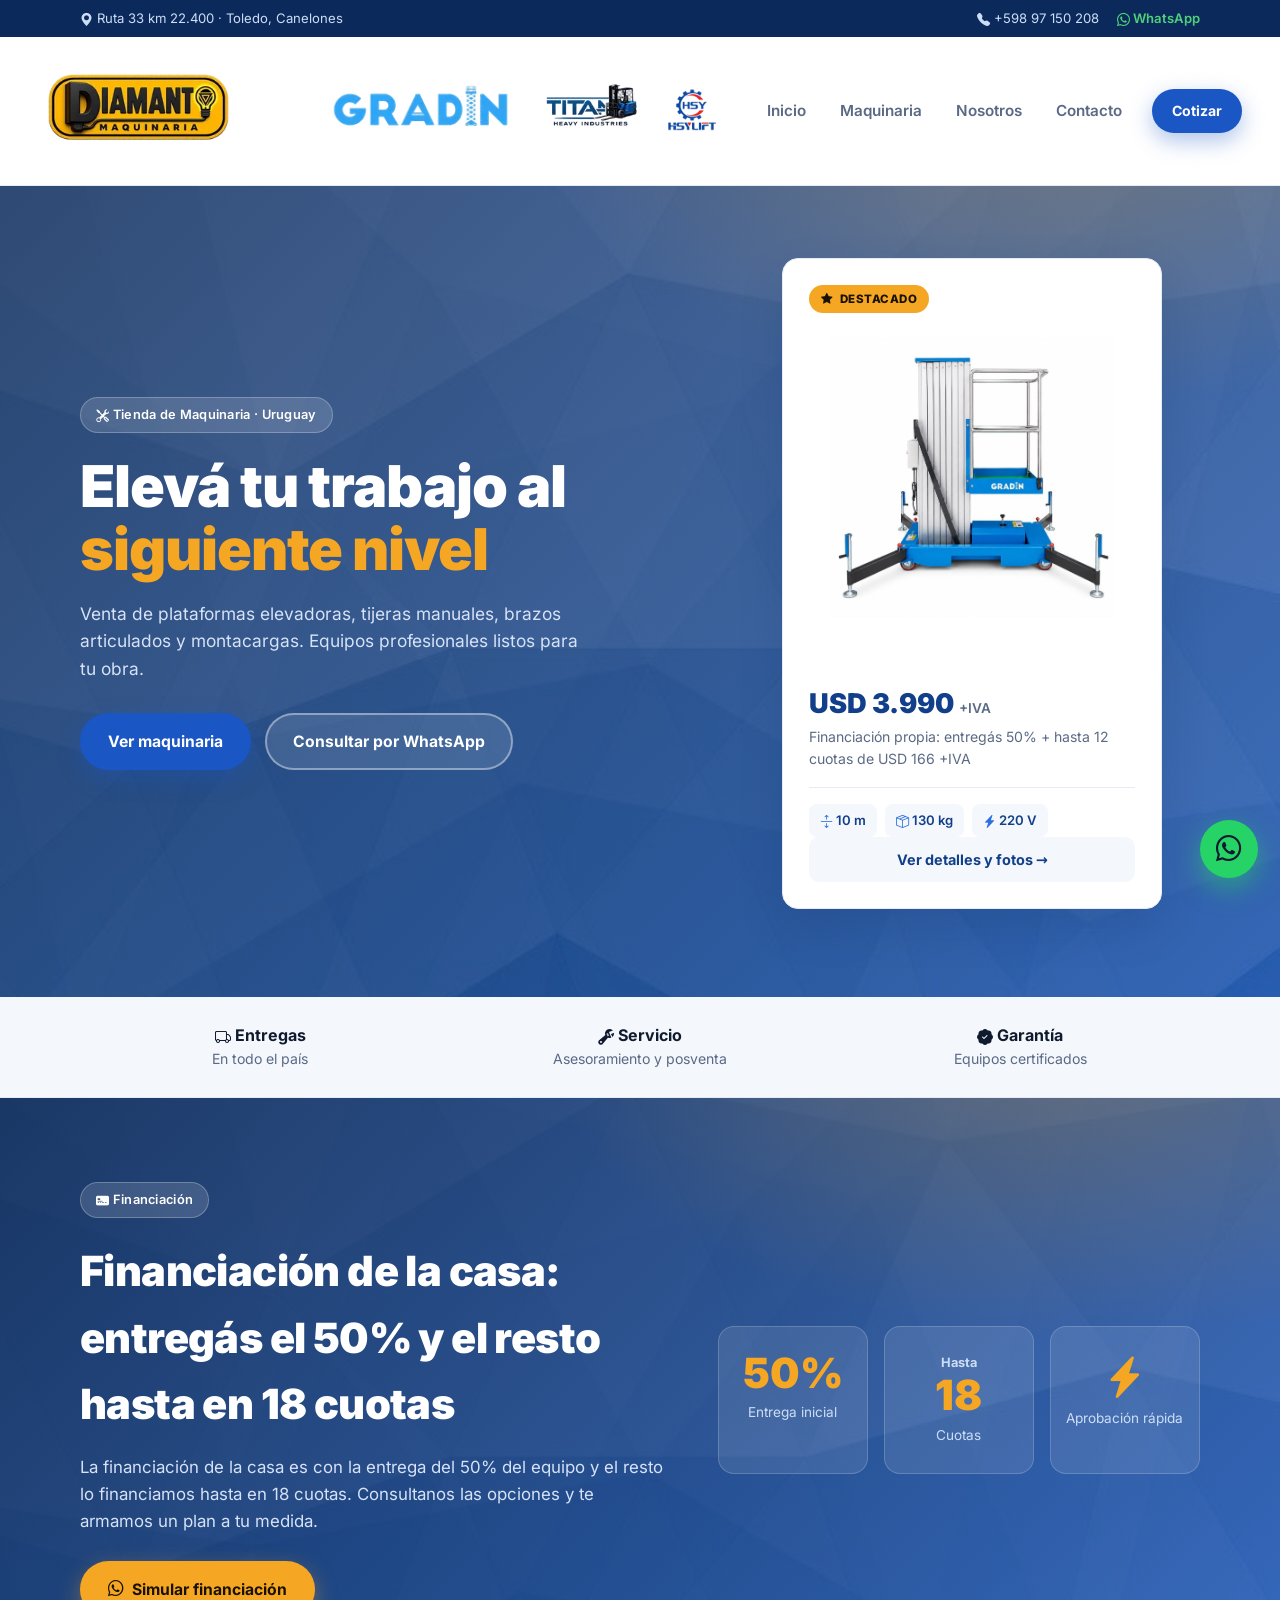
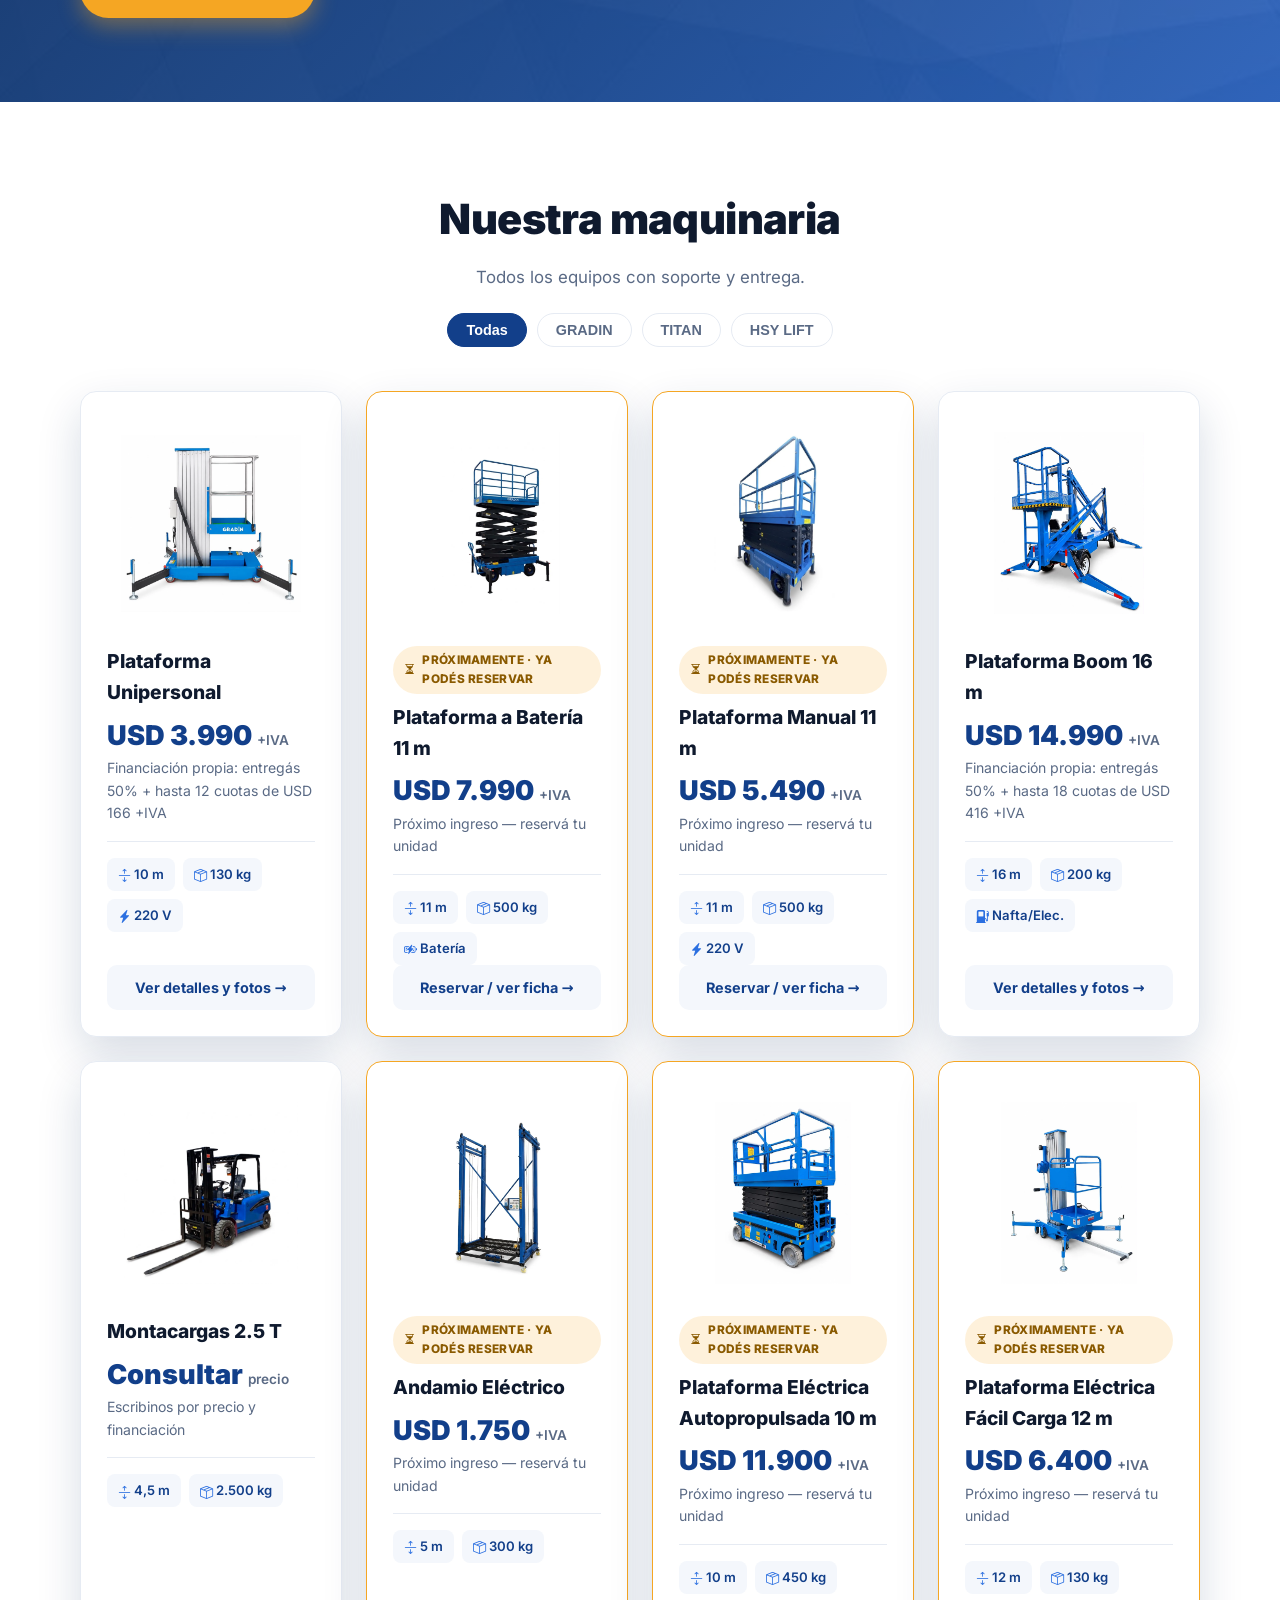
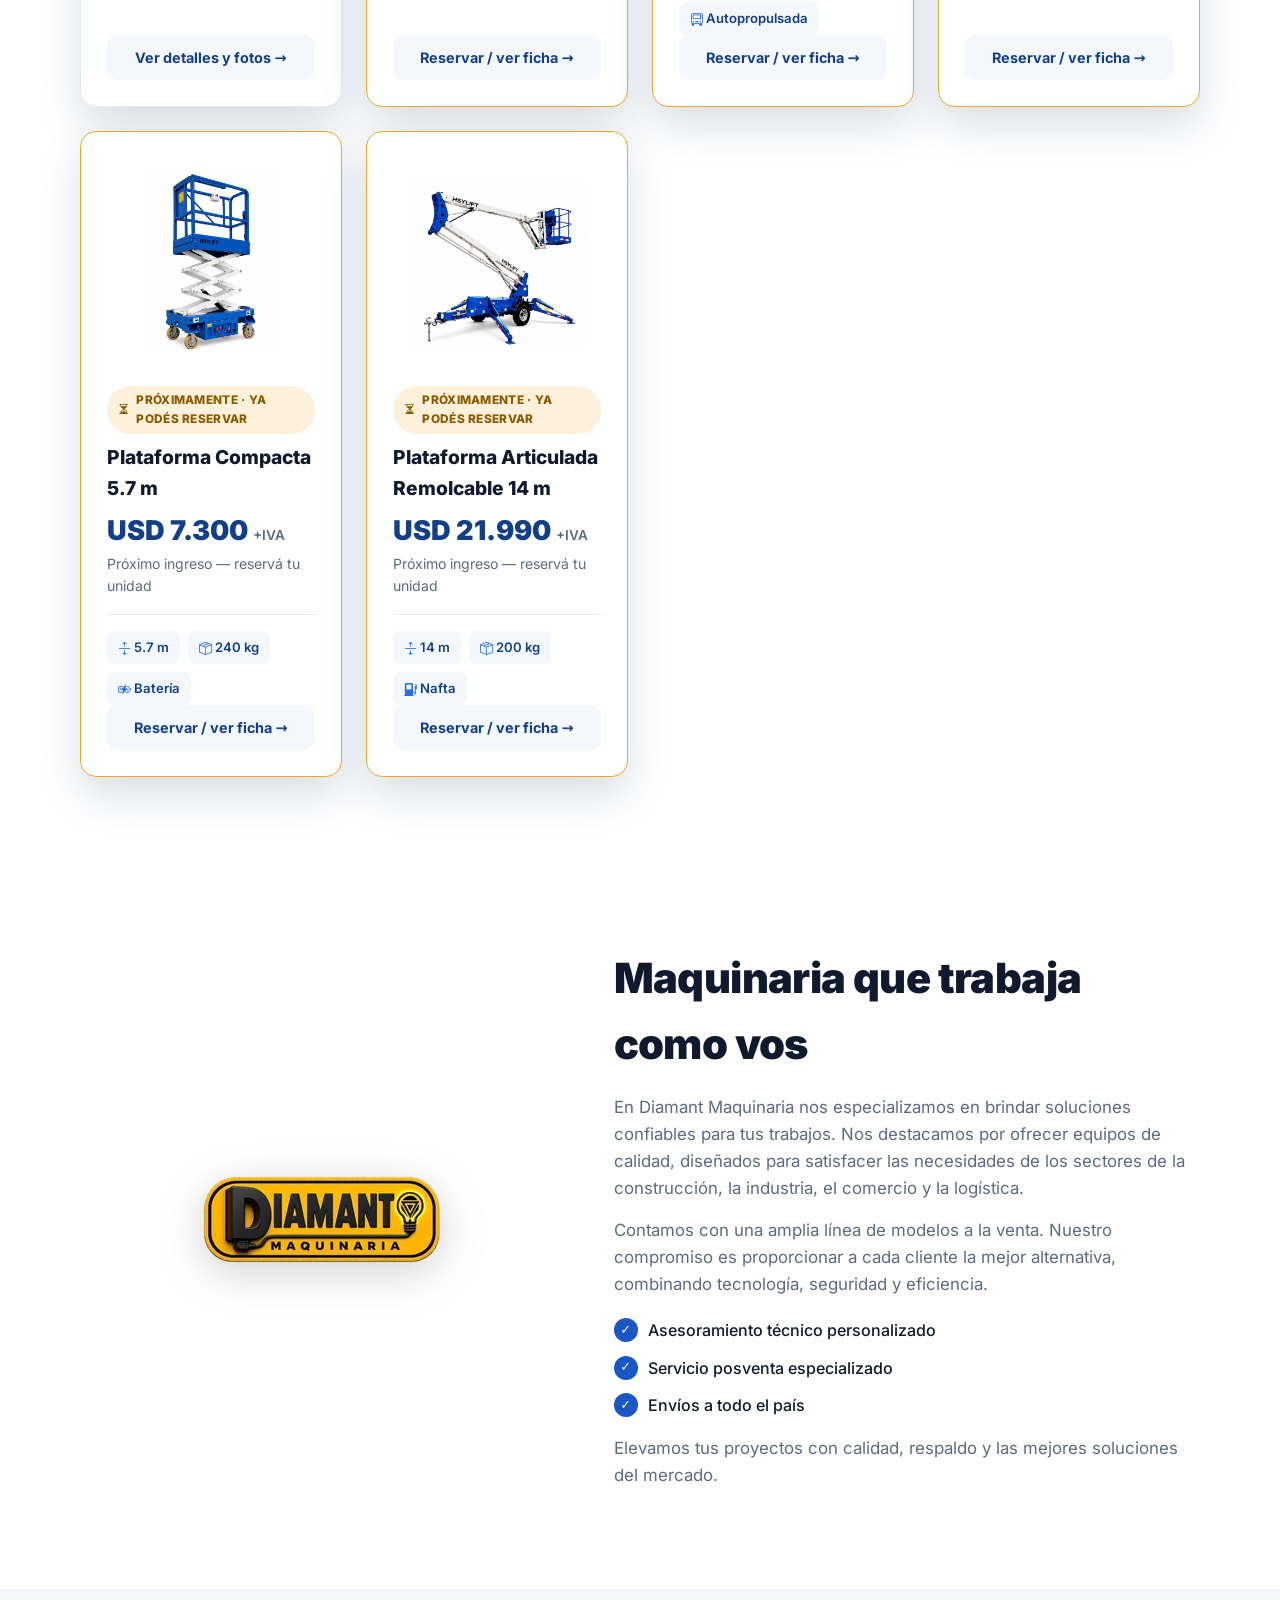
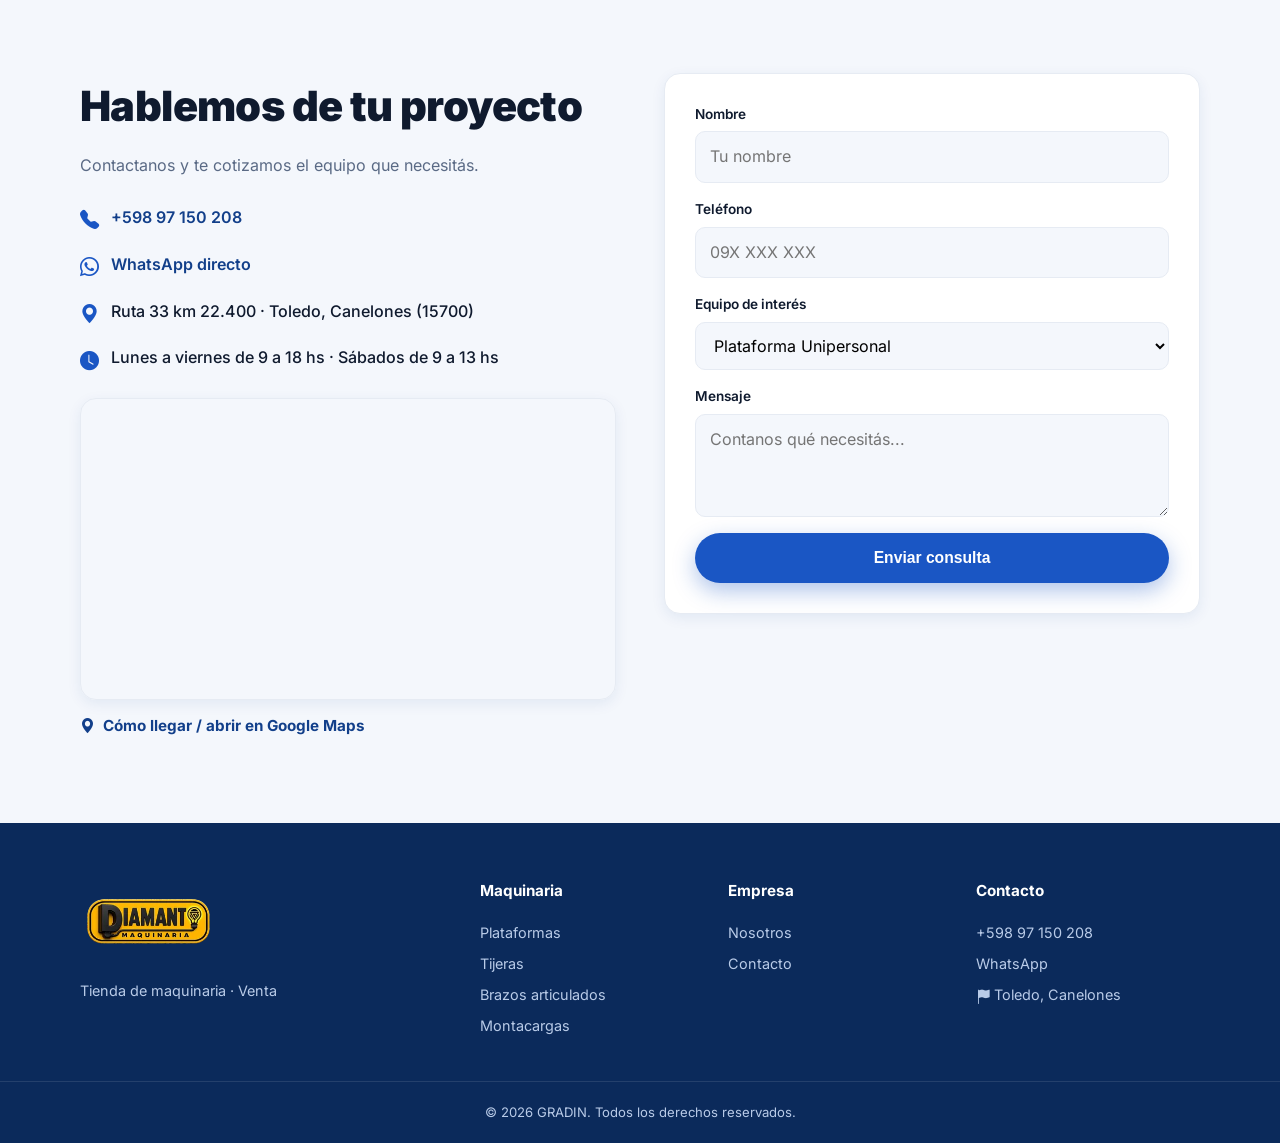
==== commit f68ca29b: "Deja el +IVA pegado al precio y lo suma a la cuota en las tarjetas En los montos largos (USD 14.990," ====
--- a/index.html
+++ b/index.html
@@ -159,7 +159,7 @@
           </div>
           <h3>Plataforma Unipersonal</h3>
           <p class="pcard__price">USD 3.990 <small>+IVA</small></p>
-          <p class="pcard__sub">Financiación propia: entregás 50% + hasta 12 cuotas de USD 166</p>
+          <p class="pcard__sub">Financiación propia: entregás 50% + hasta 12 cuotas de USD 166 +IVA</p>
           <div class="pcard__specs">
             <span><i class="bi bi-arrows-expand"></i> 10 m</span><span><i class="bi bi-box-seam"></i> 130 kg</span><span><i class="bi bi-lightning-charge-fill"></i> 220 V</span>
           </div>
--- a/styles.css
+++ b/styles.css
@@ -498,7 +498,7 @@
   margin-bottom: 18px;
 }
 .pcard h3 { font-size: 1.2rem; font-weight: 800; }
-.pcard__price { font-size: 1.9rem; font-weight: 900; color: var(--blue-700); margin-top: 6px; }
+.pcard__price { font-size: 1.7rem; font-weight: 900; color: var(--blue-700); margin-top: 6px; white-space: nowrap; }
 .pcard__price small { font-size: .85rem; color: var(--muted); font-weight: 600; white-space: nowrap; }
 .pcard__sub { color: var(--muted); font-size: .88rem; margin-bottom: 16px; }
 .pcard__specs {
